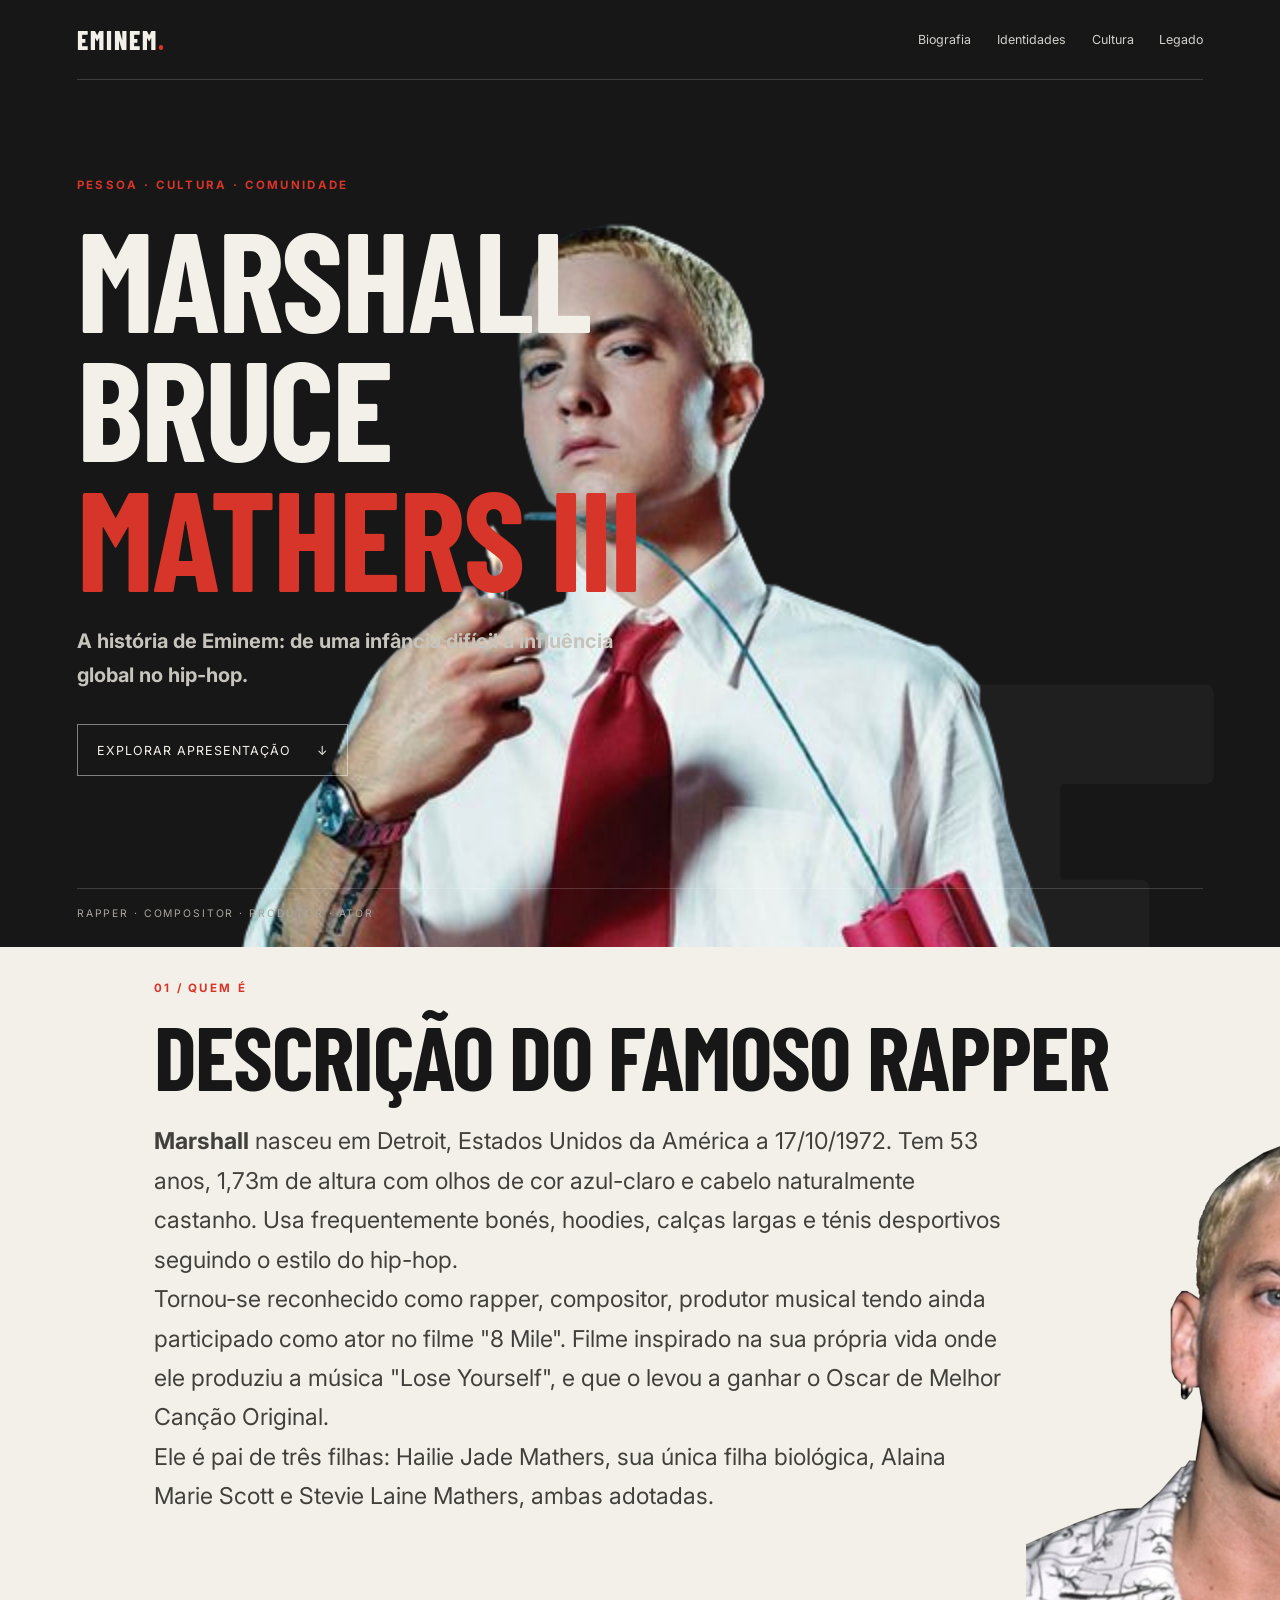
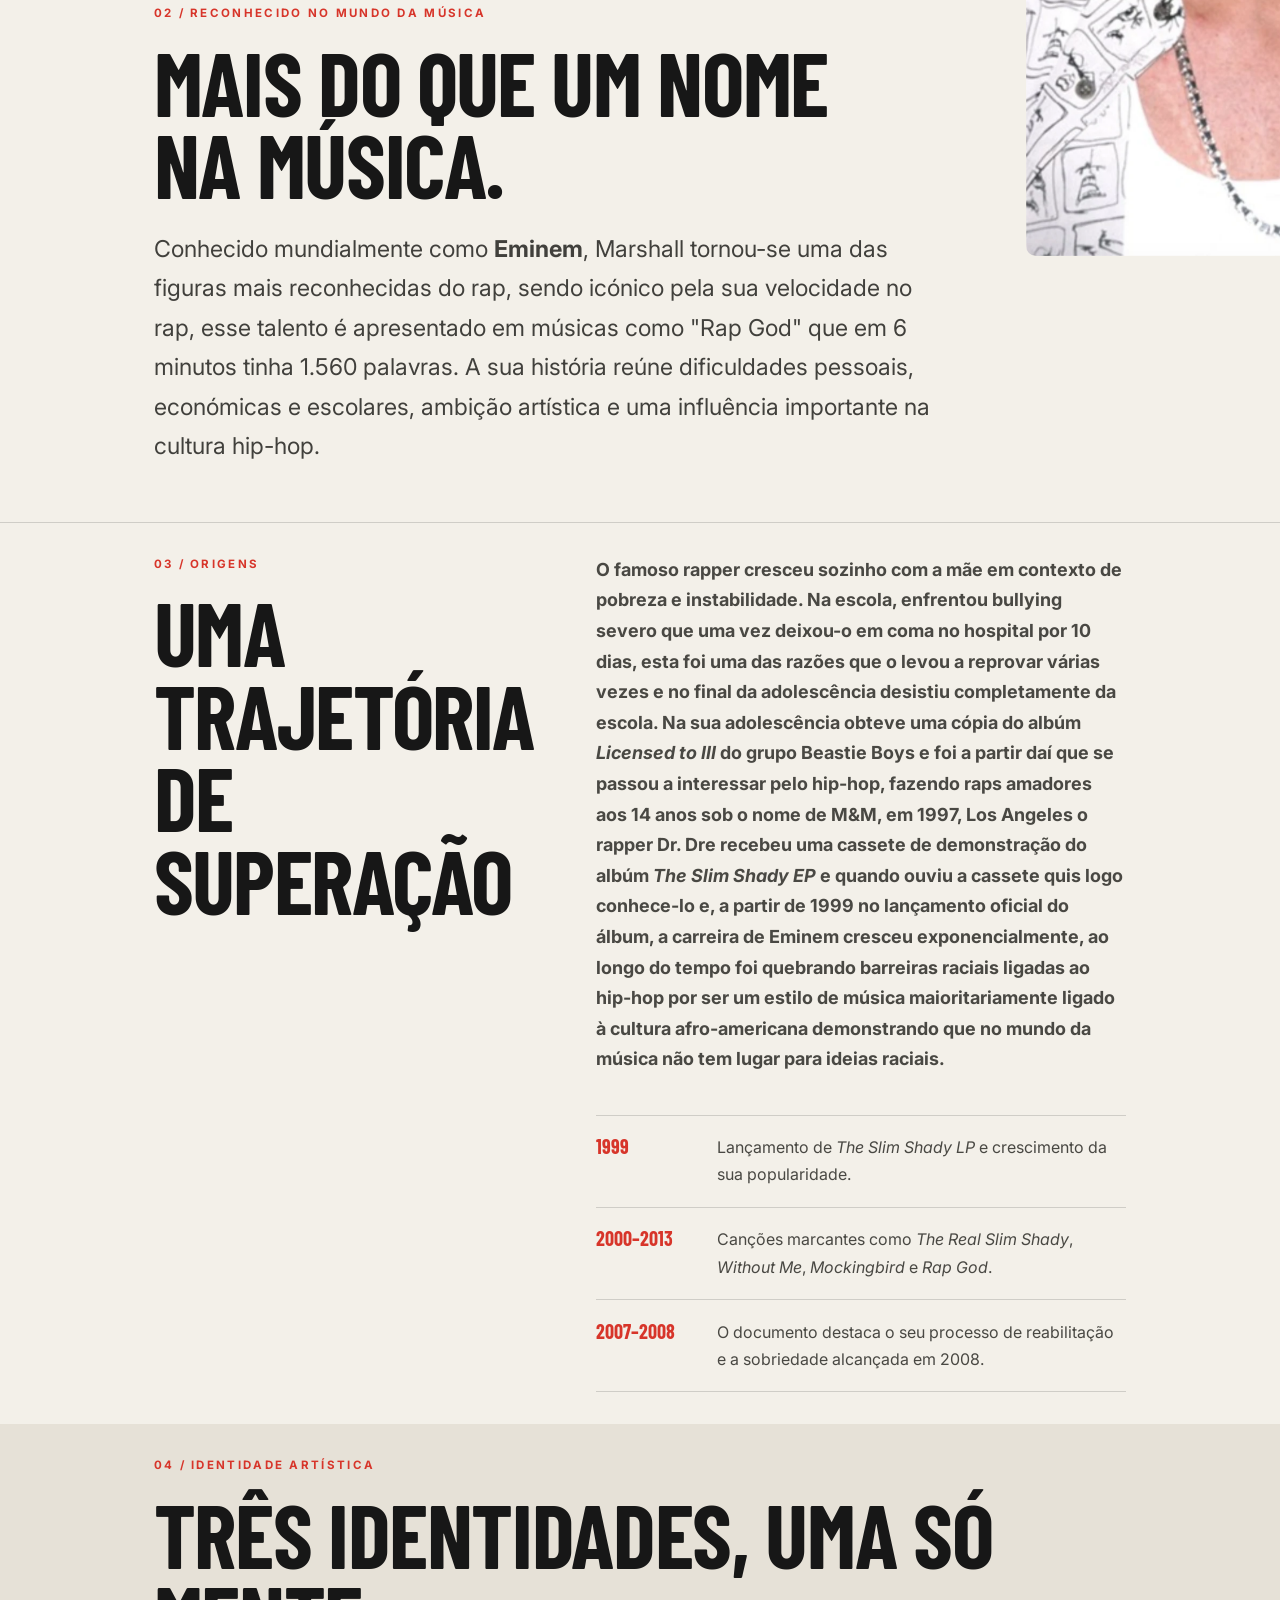
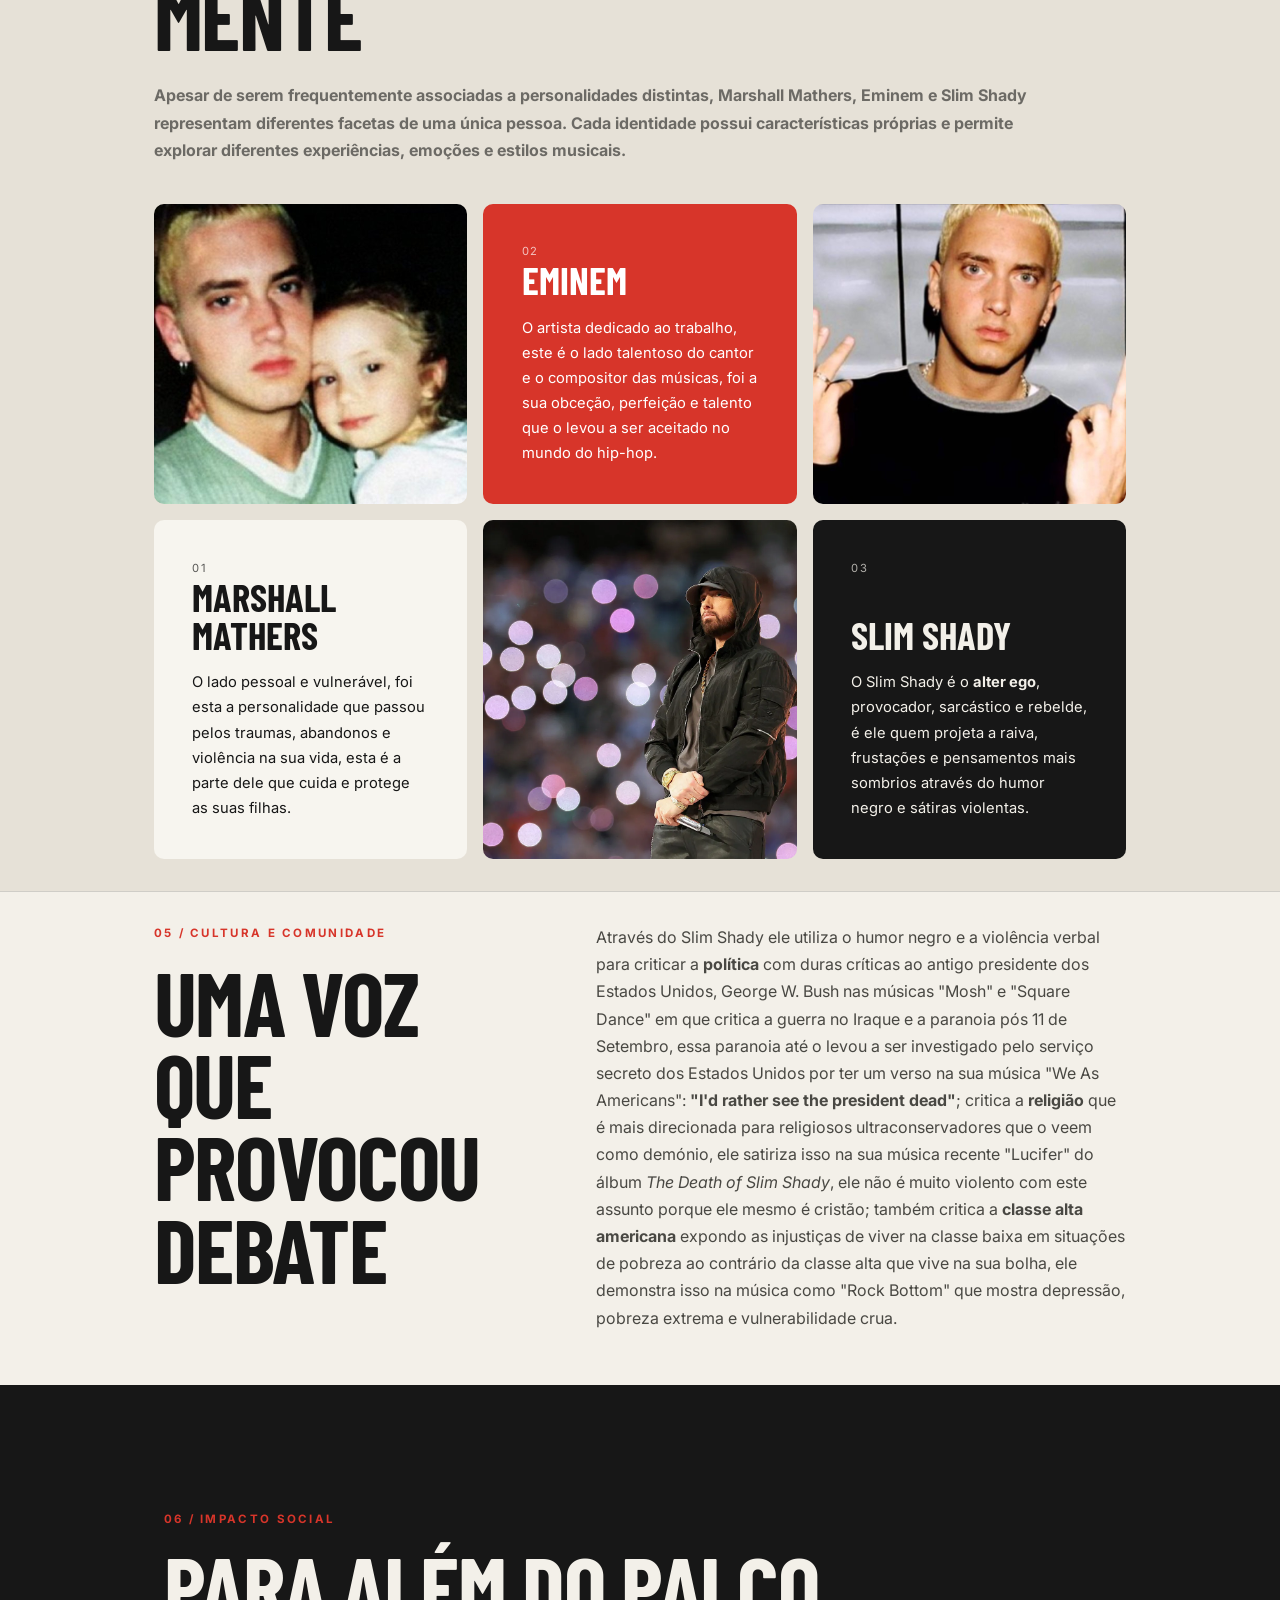
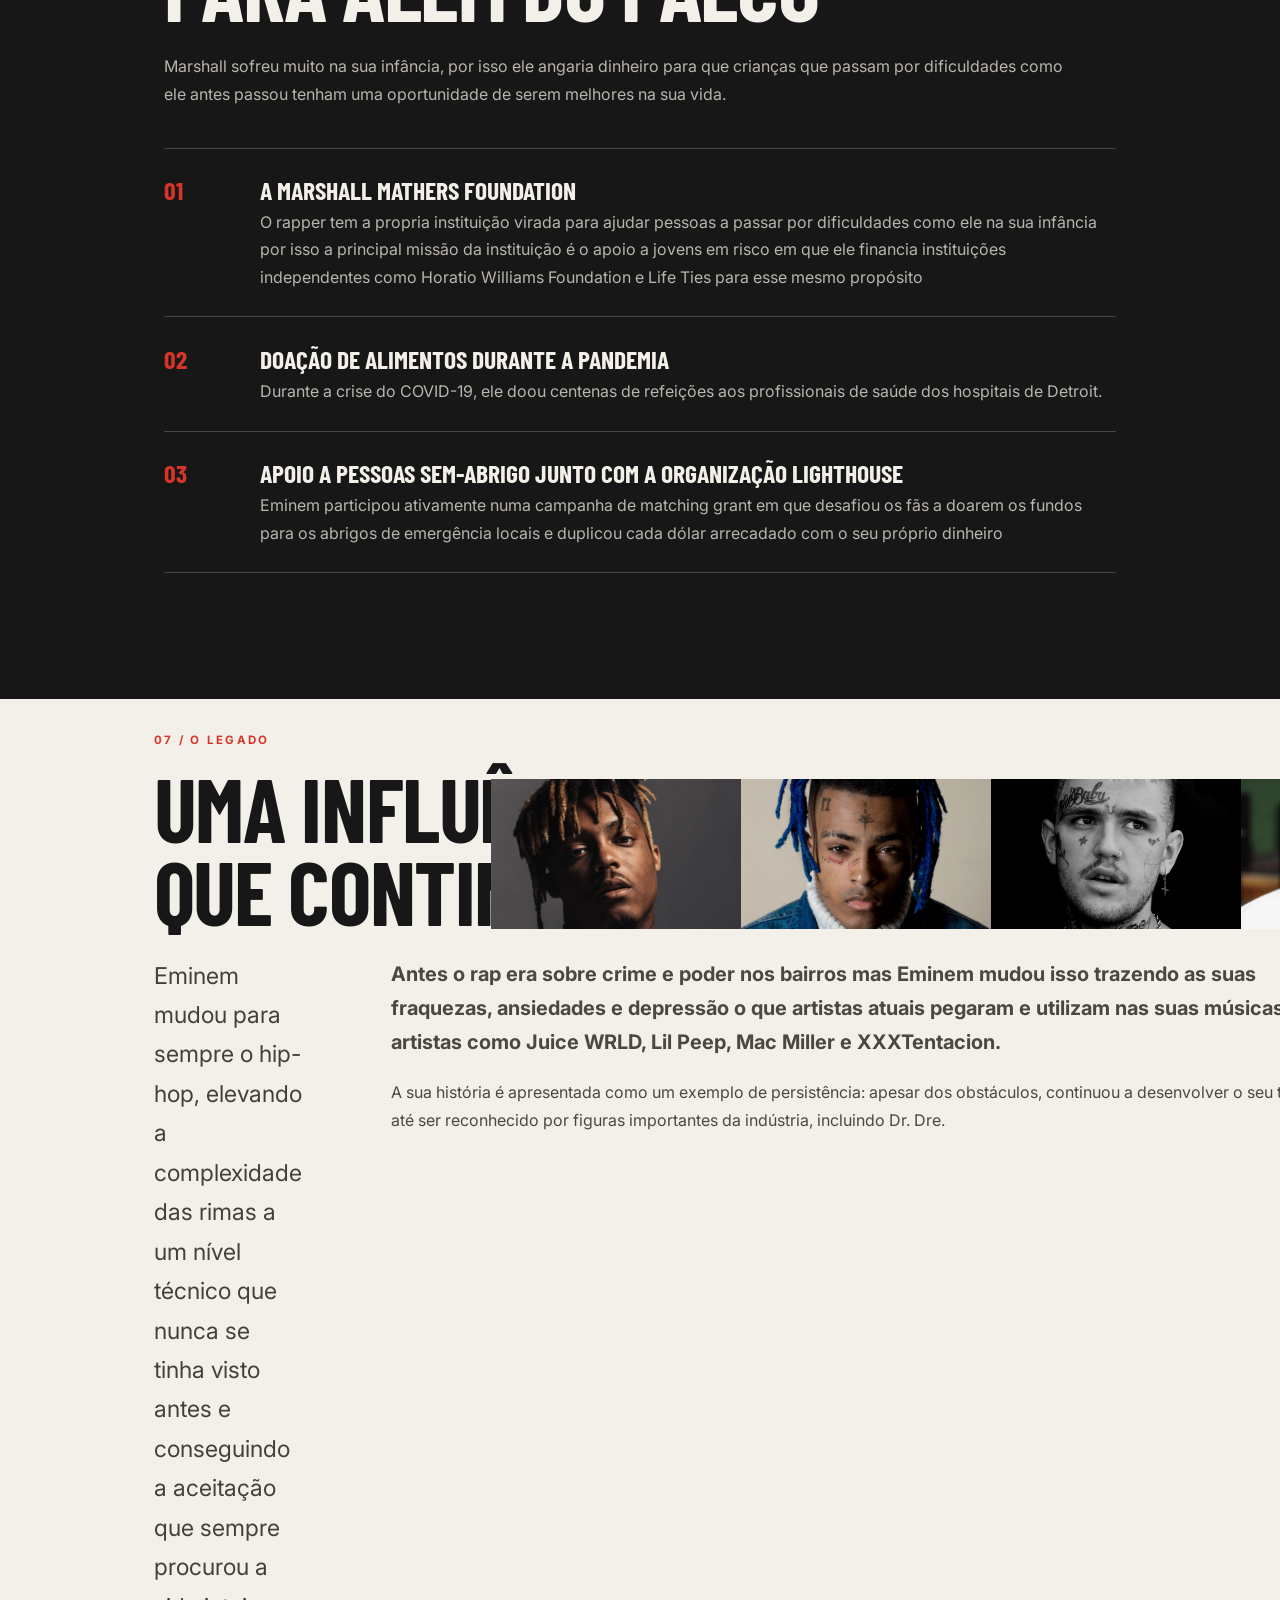
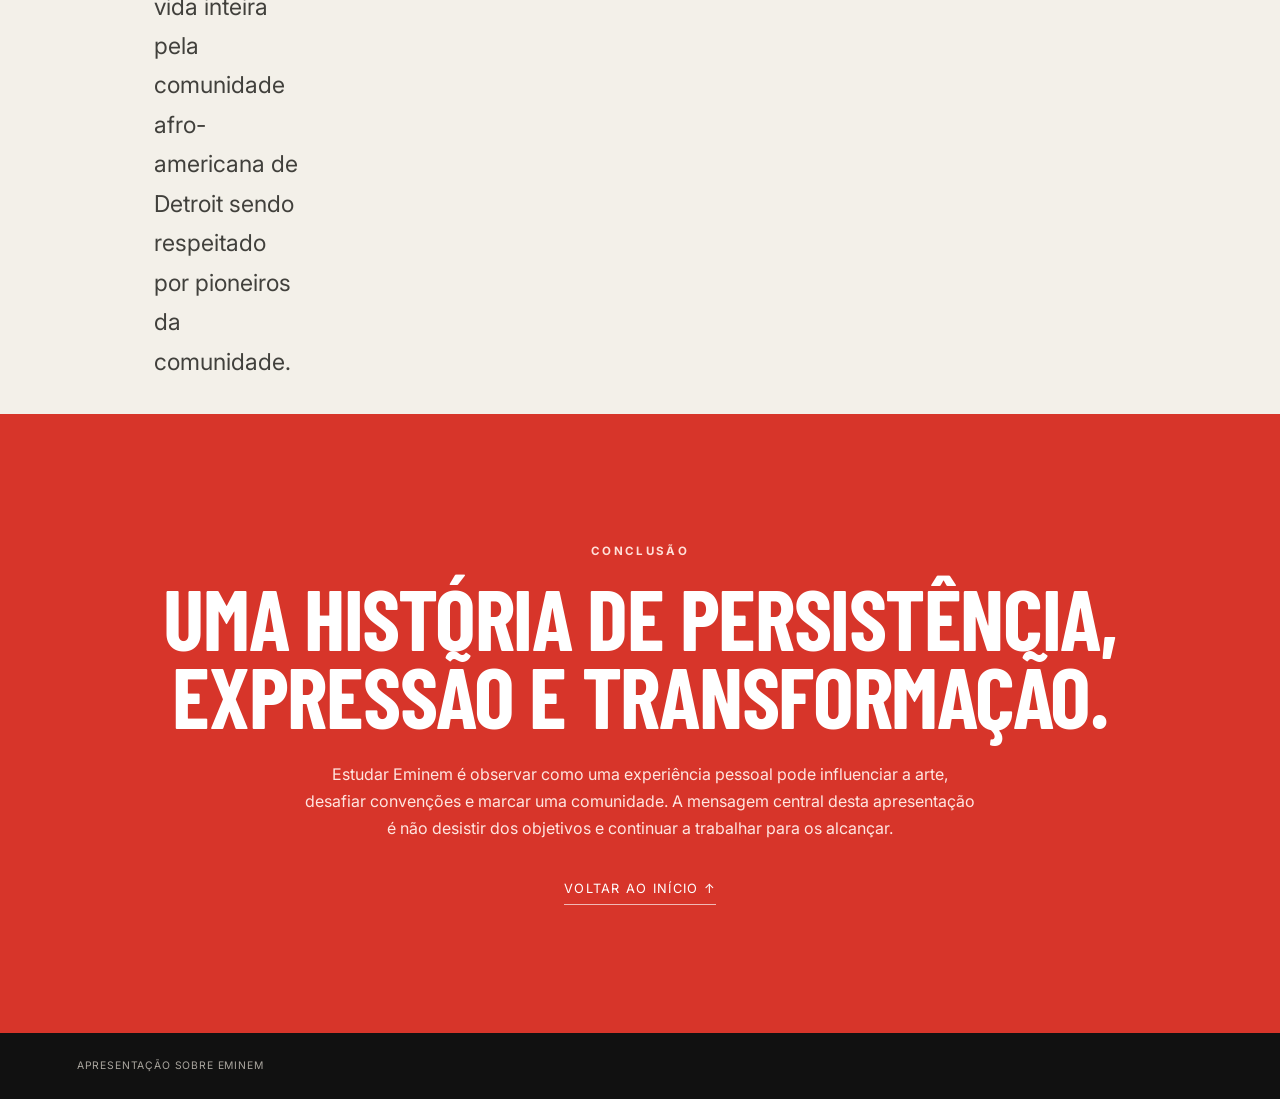
==== index.html @ f6ee18d3 "Update HTML V12" ====
<!doctype html>
<html lang="pt-PT">
<script src="behaviour.js"></script>
<head>
  <meta charset="utf-8">
  <meta name="viewport" content="width=device-width, initial-scale=1">
  <meta name="description" content="Resumo e apresentação sobre Marshall Bruce Mathers III, conhecido como Eminem: pessoa, cultura, comunidade e legado.">
  <title id="Test1">Eminem — Pessoa, Cultura e Comunidade</title>
  <link rel="stylesheet" href="style.css">
</head>
<body>
  <header class="hero" id="inicio" style="background-image: url(Images/EminemPhoto3.png); background-repeat: no-repeat; background-attachment: scroll; background-size: 1000px; background-position-x: center; background-position-y: 200px;">
    <nav class="nav" aria-label="Navegação principal">
      <a class="brand" href="#inicio">EMINEM<span>.</span></a>
      <div class="nav-links">
        <a href="#biografia">Biografia</a>
        <a href="#identidades">Identidades</a>
        <a href="#cultura">Cultura</a>
        <a href="#legado">Legado</a>
      </div>
    </nav>
    <div class="hero-content">
      <p class="eyebrow">PESSOA · CULTURA · COMUNIDADE</p>
      <h1>Marshall<br> Bruce<br><span>Mathers III</span></h1>
      <!--<div class="Photo1"> 
        <img src="Images/EminemPhoto1.png" alt="Eminem">
      </div>
      <div class="Photo2">
        <img src="Images/EminemPhoto3.png">
      </div>-->
      <p class="hero-subtitle"><b>A história de Eminem: de uma infância difícil à influência global no hip-hop.</b></p>
      <a class="button" href="#resumo">Explorar apresentação <span aria-hidden="true">↓</span></a>
    </div>
    <div class="hero-note">RAPPER · COMPOSITOR · PRODUTOR · ATOR</div>
  </header>

  <main id="resumo">

    <section class="who section">
      <p class="eyebrow">01 / QUEM É</p>
      <h2>Descrição do famoso rapper</h2>
      <div class="Photo3">
        <img src="Images/EminemPhoto2.png" alt="Young Eminem" style="border-radius: 10px;">
      </div>
      <p class="lead2"><strong>Marshall</strong> nasceu em Detroit, Estados Unidos da América a 17/10/1972. Tem 53 anos, 1,73m de altura com olhos de cor azul-claro e cabelo naturalmente castanho. Usa frequentemente bonés, hoodies, calças largas e ténis desportivos seguindo o estilo do hip-hop.<br> Tornou-se reconhecido como rapper, compositor, produtor musical tendo ainda participado como ator no filme "8 Mile". Filme inspirado na sua própria vida onde ele produziu a música "Lose Yourself", e que o levou a ganhar o Oscar de Melhor Canção Original.<br> Ele é pai de três filhas: Hailie Jade Mathers, sua única filha biológica, Alaina Marie Scott e Stevie Laine Mathers, ambas adotadas.<br></p>
    </section>

    <section class="influence section">
      <p class="eyebrow">02 / RECONHECIDO NO MUNDO DA MÚSICA</p>
      <h2>Mais do que um nome<br>na música.</h2>
      <p class="lead">Conhecido mundialmente como <strong>Eminem</strong>, Marshall tornou-se uma das figuras mais reconhecidas do rap, sendo icónico pela sua velocidade no rap, esse talento é apresentado em músicas como "Rap God" que em 6 minutos tinha 1.560 palavras. A sua história reúne dificuldades pessoais, económicas e escolares, ambição artística e uma influência importante na cultura hip-hop.</p>
    </section>

    <section class="section bio-grid" id="biografia">
      <div>
        <p class="eyebrow">03 / ORIGENS</p>
        <h2>Uma trajetória<br>de superação</h2>
      </div>
      <div class="copy">
        <p style="font-size: 18px;" class="paragraph"><b>O famoso rapper cresceu sozinho com a mãe em contexto de pobreza e instabilidade. Na escola, enfrentou bullying severo que uma vez deixou-o em coma no hospital por 10 dias, esta foi uma das razões que o levou a reprovar várias vezes e no final da adolescência desistiu completamente da escola. Na sua adolescência obteve uma cópia do albúm <i>Licensed to III</i> do grupo Beastie Boys e foi a partir daí que se passou a interessar pelo hip-hop, fazendo raps amadores aos 14 anos sob o nome de M&M, em 1997, Los Angeles o rapper Dr. Dre recebeu uma cassete de demonstração do albúm <i>The Slim Shady EP</i> e quando ouviu a cassete quis logo conhece-lo e, a partir de 1999 no lançamento oficial do álbum, a carreira de Eminem cresceu exponencialmente, ao longo do tempo foi quebrando barreiras raciais ligadas ao hip-hop por ser um estilo de música maioritariamente ligado à cultura afro-americana demonstrando que no mundo da música não tem lugar para ideias raciais.</b></p>
        <div class="timeline">
          <div><span>1999</span><p>Lançamento de <em>The Slim Shady LP</em> e crescimento da sua popularidade.</p></div>
          <div><span>2000–2013</span><p>Canções marcantes como <em>The Real Slim Shady</em>, <em>Without Me</em>, <em>Mockingbird</em> e <em>Rap God</em>.</p></div>
          <div><span>2007–2008</span><p>O documento destaca o seu processo de reabilitação e a sobriedade alcançada em 2008.</p></div>
        </div>
      </div>
    </section>

    <section class="identities section" id="identidades">
      <p class="eyebrow">04 / IDENTIDADE ARTÍSTICA</p>
      <h2>Três identidades, uma só mente</h2>
      <p class="section-intro"><b>Apesar de serem frequentemente associadas a personalidades distintas, Marshall Mathers, Eminem e Slim Shady representam diferentes facetas de uma única pessoa. Cada identidade possui características próprias e permite explorar diferentes experiências, emoções e estilos musicais.</b></p>
      <div class="cards">
        <article class="card card-empty1"></article>
        <article class="card card-red">
          <span class="card-number">02</span>
          <h3>Eminem</h3>
          <p>O artista dedicado ao trabalho, este é o lado talentoso do cantor e o compositor das músicas, foi a sua obceção, perfeição e talento que o levou a ser aceitado no mundo do hip-hop.</p>
        </article>
        <article class="card card-empty3"></article>
        <article class="card card-light">
          <span class="card-number">01</span>
          <h3>Marshall Mathers</h3>
          <p>O lado pessoal e vulnerável, foi esta a personalidade que passou pelos traumas, abandonos e violência na sua vida, esta é a parte dele que cuida e protege as suas filhas.</p>
        </article>
        <article class="card card-empty2"></article>
        <article class="card card-dark">
          <span class="card-number">03</span>
          <h3>Slim Shady</h3>
          <p>O Slim Shady é o <strong>alter ego</strong>, provocador, sarcástico e rebelde, é ele quem projeta a raiva, frustações e pensamentos mais sombrios através do humor negro e sátiras violentas.</p>
        </article>
      </div>
    </section>

    <section class="section bio-grid" id="cultura">
      <div>
        <p class="eyebrow">05 / CULTURA E COMUNIDADE</p>
        <h2>Uma voz que<br>provocou debate</h2>
      </div>
      <div class="copy">
        <p>Através do Slim Shady ele utiliza o humor negro e a violência verbal para criticar a <strong>política</strong> com duras críticas ao antigo presidente dos Estados Unidos, George W. Bush nas músicas "Mosh" e "Square Dance" em que critica a guerra no Iraque e a paranoia pós 11 de Setembro, essa paranoia até o levou a ser investigado pelo serviço secreto dos Estados Unidos por ter um verso na sua música "We As Americans": <strong>"I'd rather see the president dead"</strong>; critica a <strong>religião</strong> que é mais direcionada para religiosos ultraconservadores que o veem como demónio, ele satiriza isso na sua música recente "Lucifer" do álbum <i>The Death of Slim Shady</i>, ele não é muito violento com este assunto porque ele mesmo é cristão; também critica a <strong>classe alta americana</strong> expondo as injustiças de viver na classe baixa em situações de pobreza ao contrário da classe alta que vive na sua bolha, ele demonstra isso na música como "Rock Bottom" que mostra depressão, pobreza extrema e vulnerabilidade crua. </p>
      </div>
    </section>

    <section class="community" style="background-image: url(Images/Marshall\ Foundation.jpeg); background-repeat: no-repeat; background-attachment: scroll; background-position-y: 250px; background-position-x: 1350px; background-size: 500px;">
      <div class="community-inner">
        <p class="eyebrow">06 / IMPACTO SOCIAL</p>
        <h2>Para além do palco</h2>
        <p class="section-intro">Marshall sofreu muito na sua infância, por isso ele angaria dinheiro para que crianças que passam por dificuldades como ele antes passou tenham uma oportunidade de serem melhores na sua vida.</p>
        <div class="impact-list">
          <div><span class="impact-icon">01</span><div><h3>A Marshall Mathers Foundation</h3><p>O rapper tem a propria instituição virada para ajudar pessoas a passar por dificuldades como ele na sua infância por isso a principal missão da instituição é o apoio a jovens em risco em que ele financia instituições independentes como Horatio Williams Foundation e Life Ties para esse mesmo propósito</p></div></div>
          <div><span class="impact-icon">02</span><div><h3>Doação de alimentos durante a pandemia</h3><p>Durante a crise do COVID-19, ele doou centenas de refeições aos profissionais de saúde dos hospitais de Detroit.</p></div></div>
          <div><span class="impact-icon">03</span><div><h3>Apoio a pessoas sem-abrigo junto com a organização Lighthouse</h3><p>Eminem participou ativamente numa campanha de matching grant em que desafiou os fãs a doarem os fundos para os abrigos de emergência locais e duplicou cada dólar arrecadado com o seu próprio dinheiro</p></div></div>
        </div>
      </div>
    </section>

    <section class="section legacy" id="legado">
      <p class="eyebrow">07 / O LEGADO</p>
      <h2>Uma influência<br>que continua</h2>
      <div class="legacy-grid">
        <p class="lead">Eminem mudou para sempre o hip-hop, elevando a complexidade das rimas a um nível técnico que nunca se tinha visto antes e conseguindo a aceitação que sempre procurou a vida inteira pela comunidade afro-americana de Detroit sendo respeitado por pioneiros da comunidade.</p>
        <div class="copy">
          <p style="font-size: 20px;"><strong>Antes o rap era sobre crime e poder nos bairros mas Eminem mudou isso trazendo as suas fraquezas, ansiedades e depressão o que artistas atuais pegaram e utilizam nas suas músicas, artistas como Juice WRLD, Lil Peep, Mac Miller e XXXTentacion.</strong></p>
          <div class="Photo4">
            <img src="Images/Juice WRLD.webp"><img src="Images/XXXTentacion.jpg"><img src="Images/Lil Peep.jpg"><img src="Images/Mac Miller.jpg">
          </div>
          <p class="clear">A sua história é apresentada como um exemplo de persistência: apesar dos obstáculos, continuou a desenvolver o seu trabalho até ser reconhecido por figuras importantes da indústria, incluindo Dr. Dre.</p>
        </div>
      </div>
    </section>

    <section class="closing">
      <p class="eyebrow">CONCLUSÃO</p>
      <h2>Uma história de persistência,<br>expressão e transformação.</h2>
      <p>Estudar Eminem é observar como uma experiência pessoal pode influenciar a arte, desafiar convenções e marcar uma comunidade. A mensagem central desta apresentação é não desistir dos objetivos e continuar a trabalhar para os alcançar.</p>
      <a href="#inicio" class="back-top">Voltar ao início ↑</a>
    </section>
  </main>

  <footer>
    <span>APRESENTAÇÃO SOBRE EMINEM</span>
  </footer>
</body>
</html>
---- style.css ----
@import url('https://fonts.googleapis.com/css2?family=Barlow+Condensed:wght@500;600;700;800&family=Inter:wght@400;500;600;700&display=swap');

:root {
  --ink: #171717;
  --paper: #f3f0e9;
  --muted: #6c6a65;
  --red: #d7352a;
  --line: rgba(23, 23, 23, .16);
  --display: 'Barlow Condensed', Impact, sans-serif;
  --body: 'Inter', Arial, sans-serif;
}

* { box-sizing: border-box; }
html { scroll-behavior: smooth; }
body { margin: 0; background: var(--paper); color: var(--ink); font-family: var(--body); line-height: 1.7; }
a { color: inherit; text-decoration: none; }
.hero { min-height: 88vh; background: var(--ink); color: var(--paper); padding: 0 clamp(1.25rem, 6vw, 6.5rem); position: relative; overflow: hidden; display: flex; flex-direction: column; }
.hero::after { content: 'E'; position: absolute; right: 4vw; bottom: -18vw; font: 800 clamp(25rem, 55vw, 56rem)/.8 var(--display); color: rgba(255,255,255,.035); pointer-events: none; }
.nav { position: relative; z-index: 1; display: flex; justify-content: space-between; align-items: center; padding: 1.5rem 0; border-bottom: 1px solid rgba(255,255,255,.17); }
.brand { font: 800 1.6rem var(--display); letter-spacing: .08em; }
.brand span { color: var(--red); }
.nav-links { display: flex; gap: clamp(.8rem, 2vw, 2rem); font-size: .78rem; color: #d2d0cb; }
.nav-links a:hover, .back-top:hover { color: var(--red); }
.hero-content { position: relative; z-index: 1; max-width: 850px; margin: auto 0; padding: 6rem 0 7rem; }
.eyebrow { font-size: .72rem; font-weight: 700; letter-spacing: .2em; color: var(--red); margin: 0 0 1rem; }
h1, h2, h3, p { margin-top: 0; }
h1, h2 { font-family: var(--display); text-transform: uppercase; line-height: .92; letter-spacing: -.015em; }
h1 { font-size: clamp(4.5rem, 11vw, 10rem); margin-bottom: 1.5rem; }
h1 span { color: var(--red); }
.hero-subtitle { max-width: 540px; font-size: clamp(1rem, 2vw, 1.25rem); color: #c7c4bd; margin-bottom: 2rem; }
.button { display: inline-flex; gap: 1.6rem; align-items: center; padding: .9rem 1.2rem; border: 1px solid rgba(255,255,255,.45); font-size: .78rem; text-transform: uppercase; letter-spacing: .08em; transition: .2s ease; }
.button:hover { background: var(--red); border-color: var(--red); }
.hero-note { position: relative; z-index: 1; padding: 1rem 0 1.5rem; border-top: 1px solid rgba(255,255,255,.17); color: #aaa69f; font-size: .65rem; letter-spacing: .18em; }
.section { padding: clamp(1rem, 4vw, 2rem) clamp(1.25rem, 12vw, 12rem); }
.intro { max-width: 1150px; }
h2 { font-size: clamp(3.2rem, 7vw, 6.3rem); margin-bottom: 1.6rem; }
.lead { max-width: 800px; font-size: clamp(1.1rem, 2vw, 1.45rem); line-height: 1.7; color: #41403c; }
.bio-grid { display: grid; grid-template-columns: minmax(220px, .8fr) minmax(0, 1.2fr); gap: clamp(2rem, 7vw, 7rem); border-top: 1px solid var(--line); }
.copy { max-width: none; color: #494843; }
.copy p { margin-bottom: 1.3rem; }
.timeline { margin-top: 2.5rem; border-top: 1px solid var(--line); }
.timeline > div { display: grid; grid-template-columns: 105px 1fr; gap: 1rem; padding: 1.15rem 0; border-bottom: 1px solid var(--line); }
.timeline span { font: 700 1.25rem var(--display); color: var(--red); }
.timeline p { margin: 0; }
.identities { background: #e6e1d7; }
.section-intro { max-width: 900px; color: var(--muted); margin-bottom: 2.5rem; }
.cards { display: grid; grid-template-columns: repeat(3, 2fr); gap: 1rem; isolation: isolate; }
.card { min-height: 280px; padding: clamp(1.5rem, 3vw, 2.5rem); display: flex; flex-direction: column; border-radius: 10px; }
.card-number { font-size: .7rem; letter-spacing: .15em; opacity: .7; }
.card h3 { font: 700 clamp(1.8rem, 3vw, 2.5rem)/1 var(--display); text-transform: uppercase; margin: auto 0 1rem; }
.card p { margin: 0; font-size: .92rem; }
.card-light { background: #f7f5ef; position: relative; z-index: 2;}
.card-red { background: var(--red); color: white; z-index: 2;}
.card-dark { background: var(--ink); color: var(--paper); z-index: 2;}
.card-empty1 { background-image: url(Images/Marshall_with_Hailie.jpg); background-size: cover; background-position: center; border-radius: 10px;}
.card-empty2 { background-image: url(Images/Eminem.webp); background-size: cover; background-position: center; border-radius: 10px; background-repeat: no-repeat;}
.card-empty3 { background-image: url(Images/Slim_Shady.jpeg); background-size: cover; background-position: center; border-radius: 10px;}
.card_empty_p { display: flex ; align-items: center; font-size: 24px; min-height: 200px; min-width: 400px;}
/*.card-empty:nth-child(3) { position: relative; }
.card-empty:nth-child(3)::before { content: ""; position: absolute; width: 2px; height: 3rem; background: var(--ink); top: -3rem; left: 50%; }
.card-empty:nth-child(5) { position: relative; }
.card-empty:nth-child(5)::before { content: ""; position: absolute; height: 2px; width: 200%; background: var(--ink); top: 0; left: -50%; }*/
.quote { border-left: 3px solid var(--red); padding: 1rem 0 1rem 1.5rem; margin-top: 2.5rem; }
.quote-mark { color: var(--red); font: 700 4rem/.8 var(--display); }
.quote p { font: 600 clamp(1.4rem, 2.7vw, 2rem)/1.25 var(--display); color: var(--ink); margin: .8rem 0 0; }
.community { background: var(--ink); color: var(--paper); padding: clamp(4rem, 9vw, 8rem) clamp(1.25rem, 12vw, 12rem); }
.community-inner { max-width: 1100px; margin: 10px; }
.community .section-intro { color: #b9b5ad; }
.impact-list { border-top: 1px solid #454440; }
.impact-list > div { display: grid; grid-template-columns: 80px 1fr; gap: 1rem; padding: 1.6rem 0; border-bottom: 1px solid #454440; }
.impact-icon { font: 700 1.6rem var(--display); color: var(--red); }
.impact-list h3 { font: 700 1.6rem var(--display); text-transform: uppercase; margin-bottom: .25rem; }
.impact-list p { color: #b9b5ad; margin: 0; }
.small-note { color: #8e8b84; font-size: .75rem; margin-top: 1.5rem; }
.legacy-grid { display: grid; grid-template-columns: 1fr 1fr; gap: clamp(2rem, 7vw, 7rem); }
.legacy-grid .lead { margin: 0; }
.closing { text-align: center; background: var(--red); color: white; padding: clamp(4rem, 10vw, 9rem) 1.25rem; }
.closing .eyebrow { color: #ffe0d9; }
.closing h2 { font-size: clamp(2.8rem, 6.7vw, 6rem); }
.closing > p:not(.eyebrow) { max-width: 680px; margin: 0 auto 2rem; color: #ffe5e0; }
.back-top { display: inline-block; border-bottom: 1px solid rgba(255,255,255,.65); padding-bottom: .25rem; font-size: .8rem; text-transform: uppercase; letter-spacing: .1em; }
.influencia { max-width: 1000px; }
.who { max-width: 1600px; }
.lead2 { max-width: 1600px; font-size: clamp(1.1rem, 2vw, 1.45rem); line-height: 1.7; color: #41403c;}
.leadMarshall { font-size: 23px; line-height: 1.7; }
/* This is the outline for the Marshall part in the beggining, I think it looks good */
.shadow1 { text-shadow:
    -2px -2px 0 #2b2929,  
     2px -2px 0 #2b2929,
    -2px  2px 0 #2b2929,
     2px  2px 0 #2b2929,
    -2px  0px 0 #2b2929,
     2px  0px 0 #2b2929,
     0px -2px 0 #2b2929,
     0px  2px 0 #2b2929; }
/* This part was the outline for the Eminem part, I did not think it looked good so I commented it out */
/*.shadow2 { text-shadow:
    -2px -2px 0 #5f1919,  
     2px -2px 0 #5f1919,
    -2px  2px 0 #5f1919,
     2px  2px 0 #5f1919,
    -2px  0px 0 #5f1919,
     2px  0px 0 #5f1919,
     0px -2px 0 #5f1919,
     0px  2px 0 #5f1919; }*/
/* Supposed to be the outline for the Slim Shady part but it did not end up looking good so I commented it in case anyone wanted to change it */
/*.shadow3 { text-shadow:
    -2px -2px 0 #5c5c5c65,  
     2px -2px 0 #5c5c5c65,
    -2px  2px 0 #5c5c5c65,
     2px  2px 0 #5c5c5c65,
    -2px  0px 0 #5c5c5c65,
     2px  0px 0 #5c5c5c65,
     0px -2px 0 #5c5c5c65,
     0px  2px 0 #5c5c5c65; }*/
.Eminem { color: rgb(211, 19, 19); }
.Slim { color: rgb(0, 0, 0); }
.Marshall { color: var(--paper); }
.paragraph { max-width: 1600px; }
.Explanation { max-width: 1500px; color: rgb(30, 30, 30); font-size: 20px; }
/* .box { 
  background-color: rgba(179, 179, 179, 0.863);
  padding: 10px;
  margin: 10px auto;
  min-height: 100px;
  text-align: center;
  max-width: 1500px;
  border-radius: 10px;
} */
/* This was the outline for the Explanation part but I changed it to black so it was not needed anymore */
/*.shadowbox { text-shadow:
    -2px -2px 0 var(--ink),  
     2px -2px 0 var(--ink),
    -2px  2px 0 var(--ink),
     2px  2px 0 var(--ink),
    -2px  0px 0 var(--ink),
     2px  0px 0 var(--ink),
     0px -2px 0 var(--ink),
     0px  2px 0 var(--ink); }*/

.Photo1 { float: right; width: 350px; height: auto; margin: -550px -450px 20px 25px; }
.Photo1 img { width: 550px; height: auto; }
.Photo1 h1 { white-space: nowrap; }

.Photo2 { float: right; width: 350px; height: auto; margin: -550px -450px 20px 25px; white-space: nowrap; }
.Photo2 img { width: 550px; height: auto; }

.Photo3 { float: right; width: 350px; height: auto; margin: 0 -250px 20px 25px; }
.Photo3 img { width: 550px; height: auto; flex-shrink: 0; }
.Photo3 h2 { white-space: nowrap; }

.Photo4 { float: right; width: 350px; height: auto; margin: -300px 500px 0px 100px; white-space: nowrap; }
.Photo4 img { width: 250px; height: 150px; object-fit: cover;}
.clear { clear: both; }

footer { display: flex; justify-content: space-between; gap: 1rem; padding: 1.5rem clamp(1.25rem, 6vw, 6.5rem); background: #111; color: #aaa69f; font-size: .65rem; letter-spacing: .08em; }

@media (max-width: 760px) {
  .nav { align-items: flex-start; gap: 1rem; }
  .nav-links { justify-content: flex-end; flex-wrap: wrap; max-width: 60%; gap: .45rem 1rem; }
  .hero { min-height: 78vh; }
  .hero-content { padding: 5rem 0; }
  .bio-grid, .legacy-grid { grid-template-columns: 1fr; gap: 1.5rem; }
  .cards { grid-template-columns: 1fr; }
  .card { min-height: 220px; }
  .timeline > div { grid-template-columns: 85px 1fr; }
  footer { flex-direction: column; }
}
@media (prefers-reduced-motion: reduce) {
  html { scroll-behavior: auto; }
  *, *::before, *::after { transition: none !important; }
}
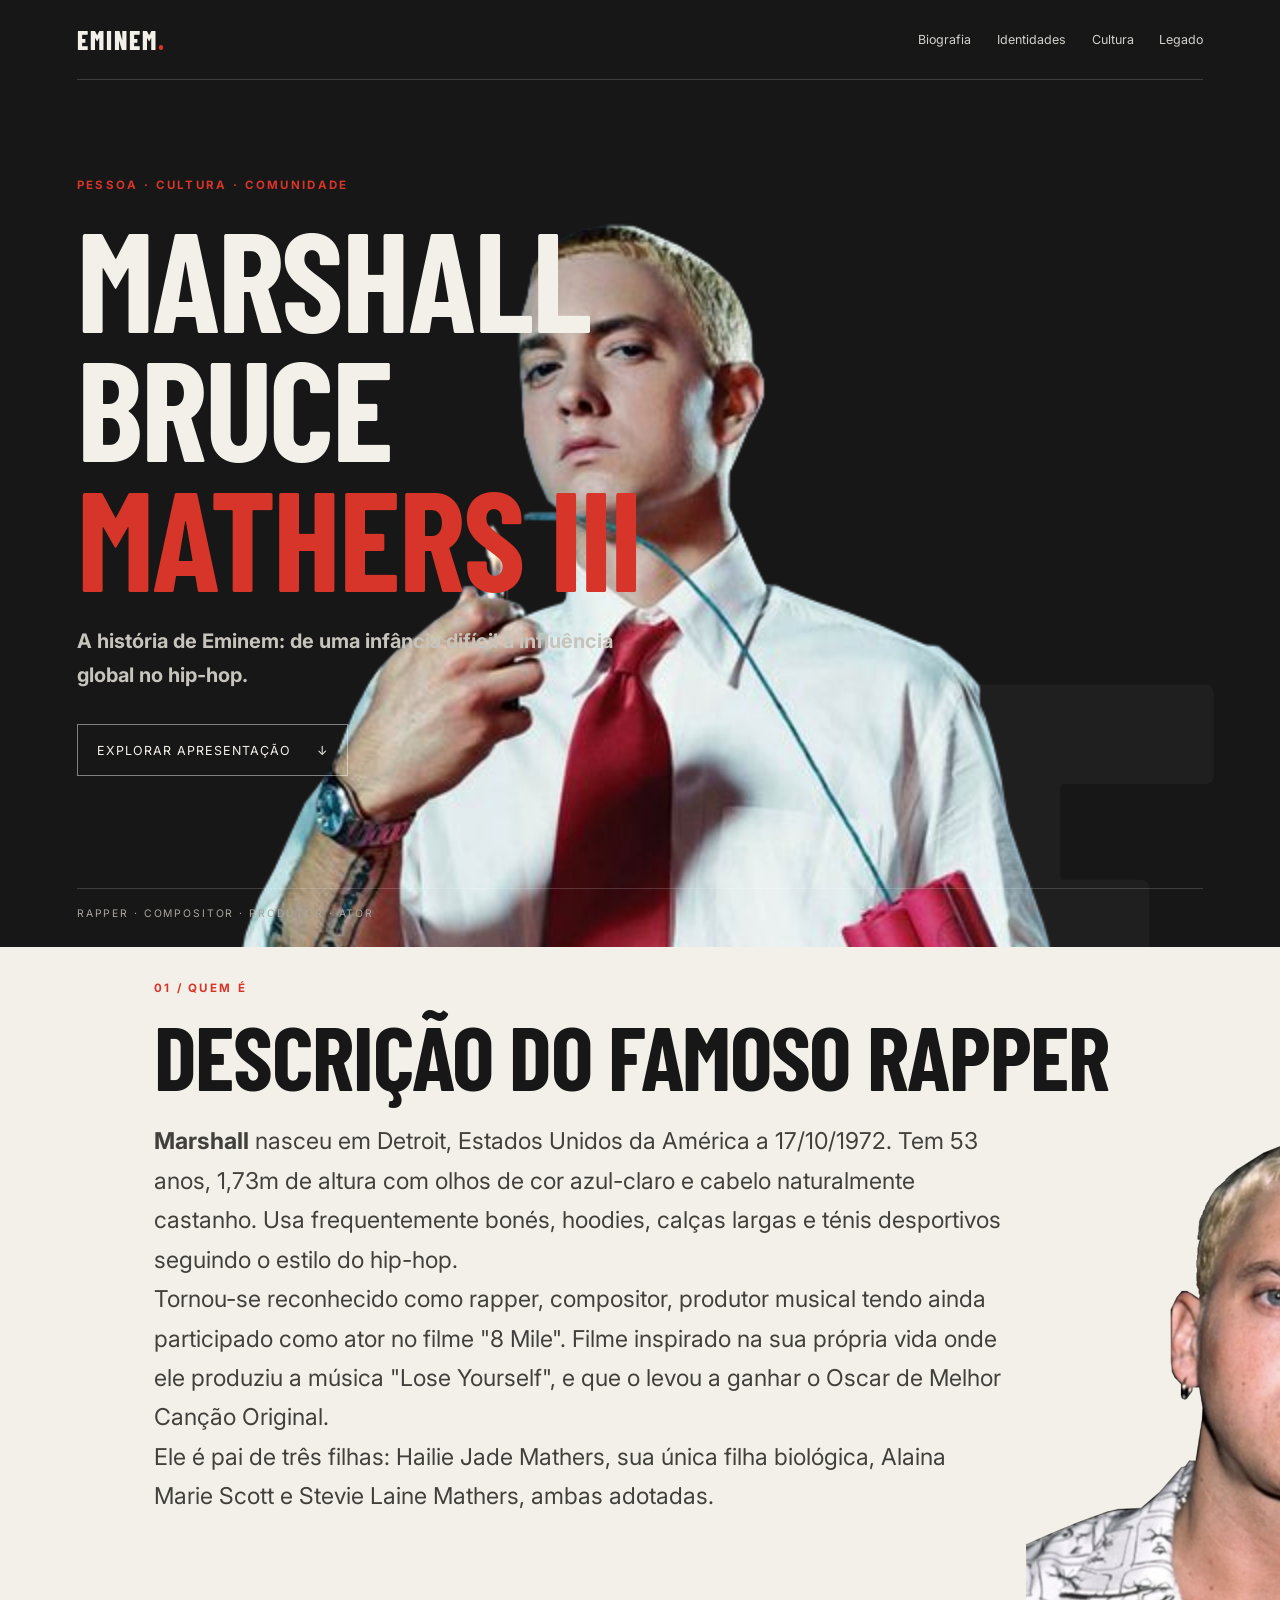
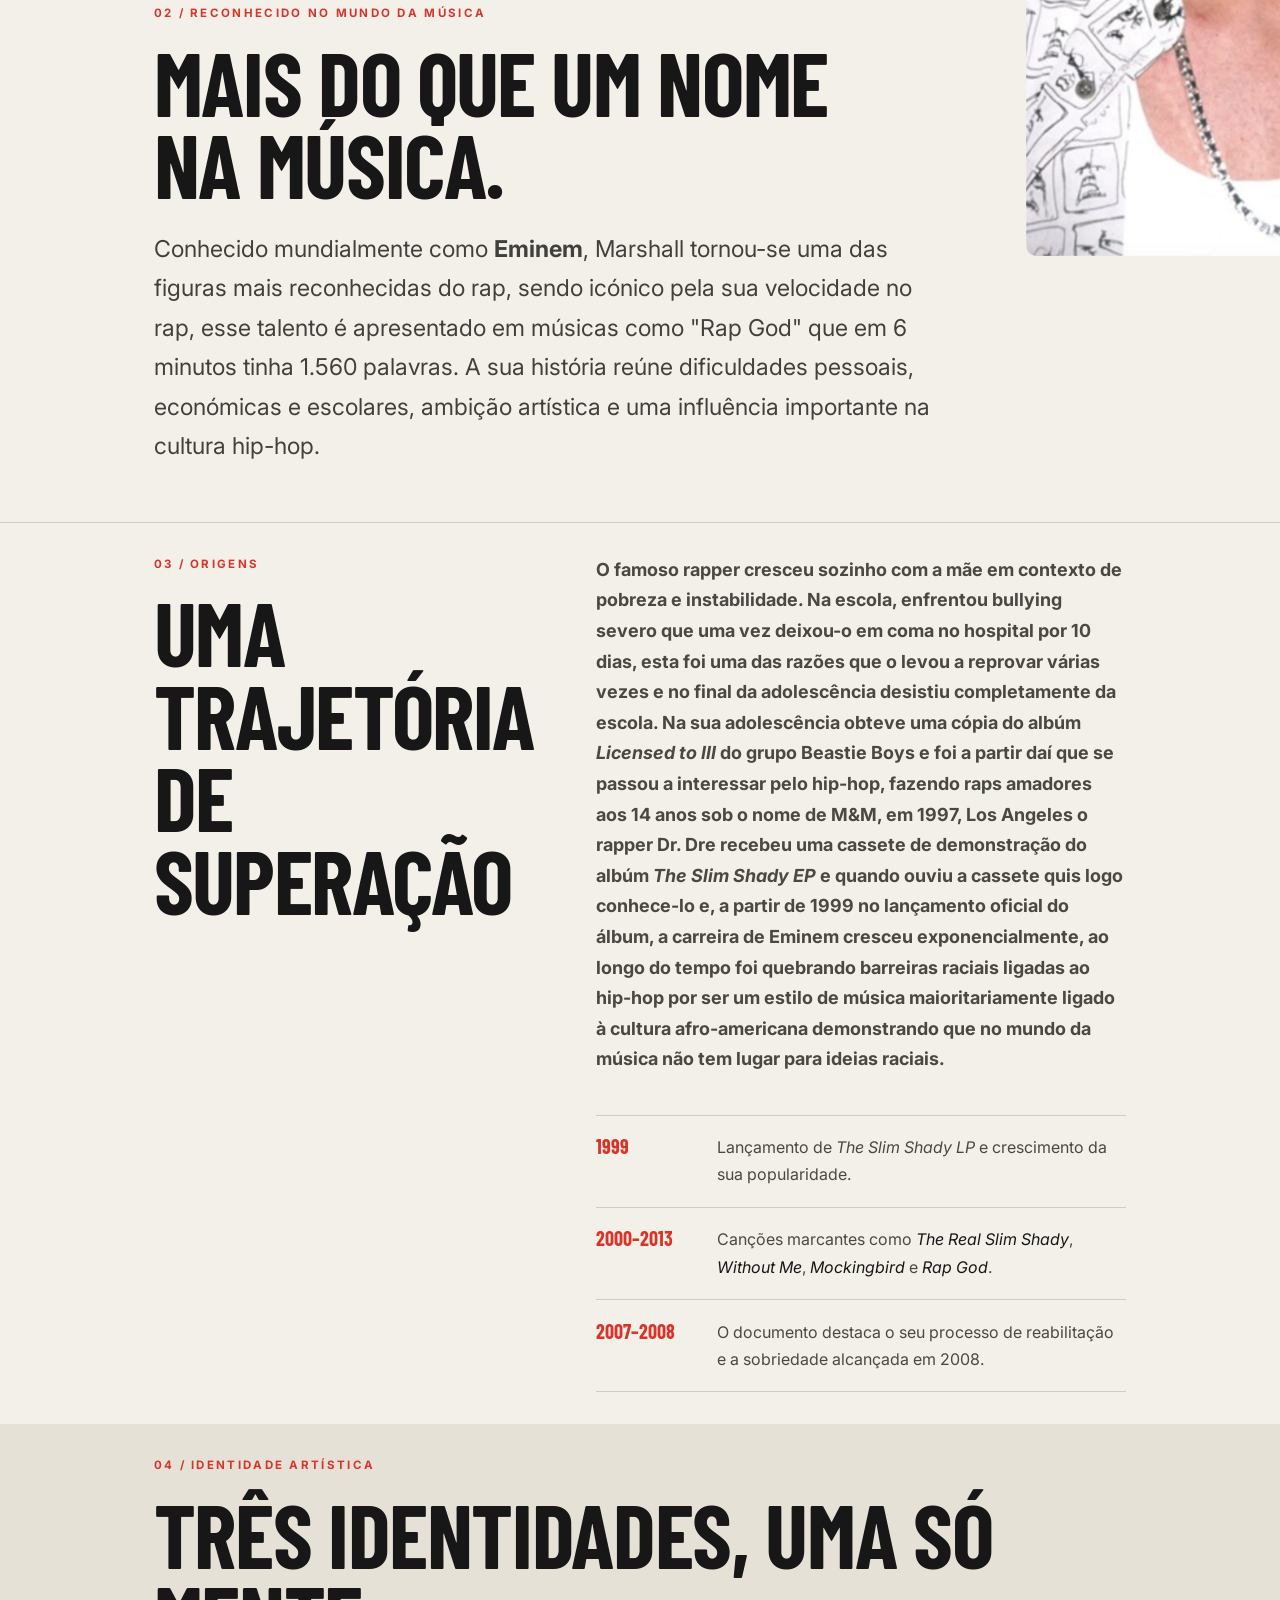
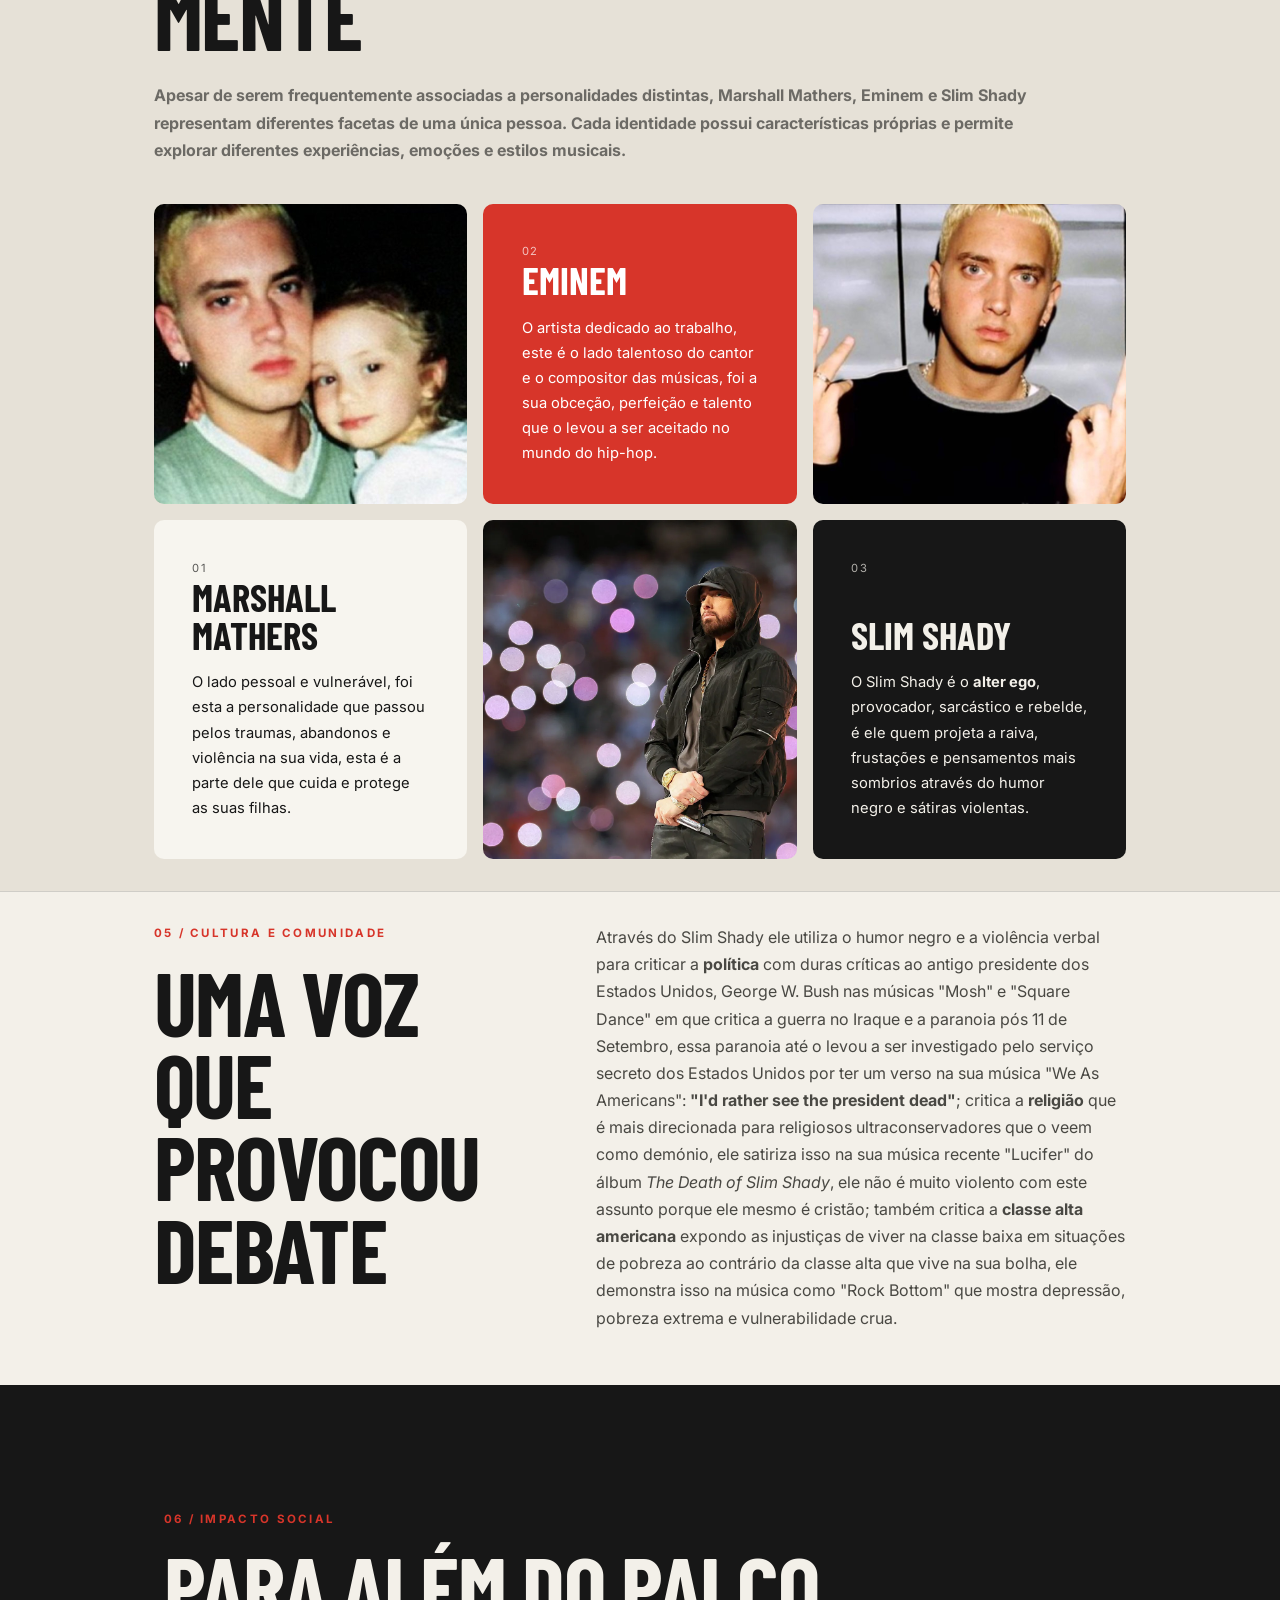
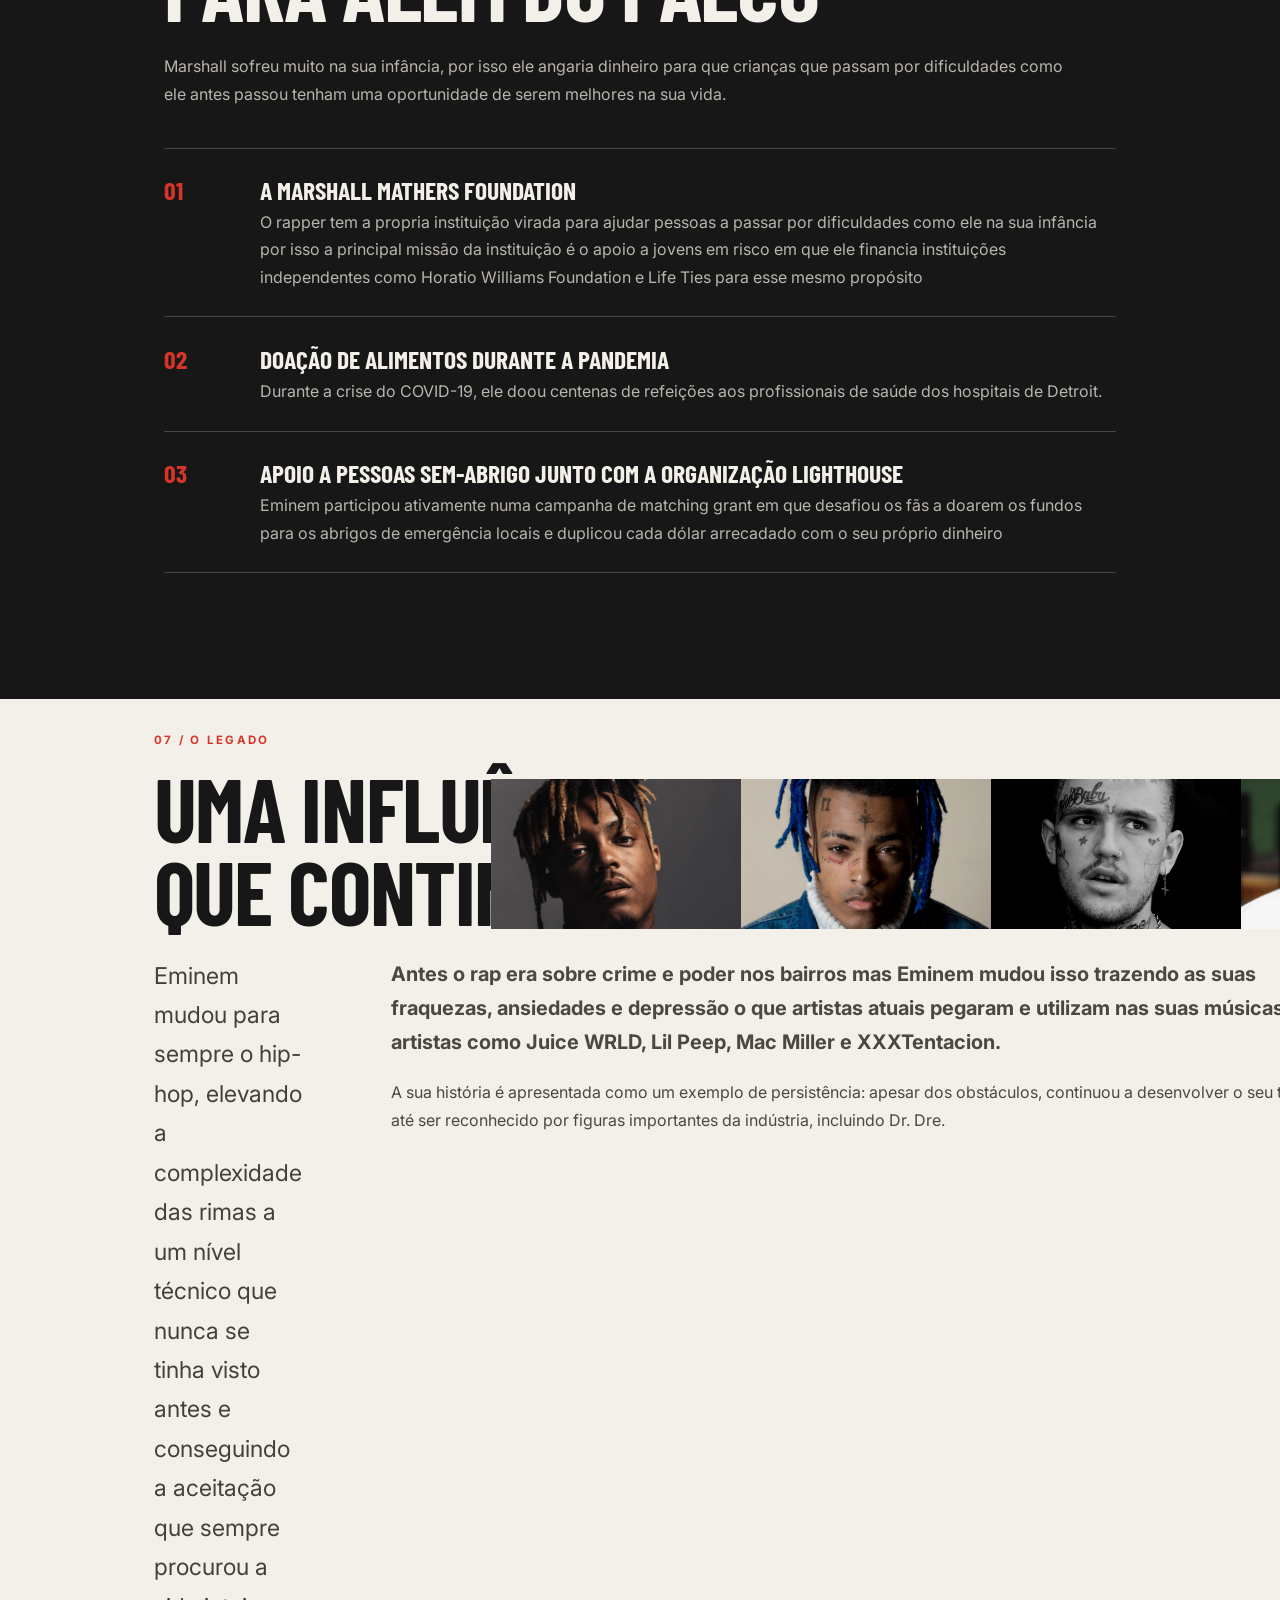
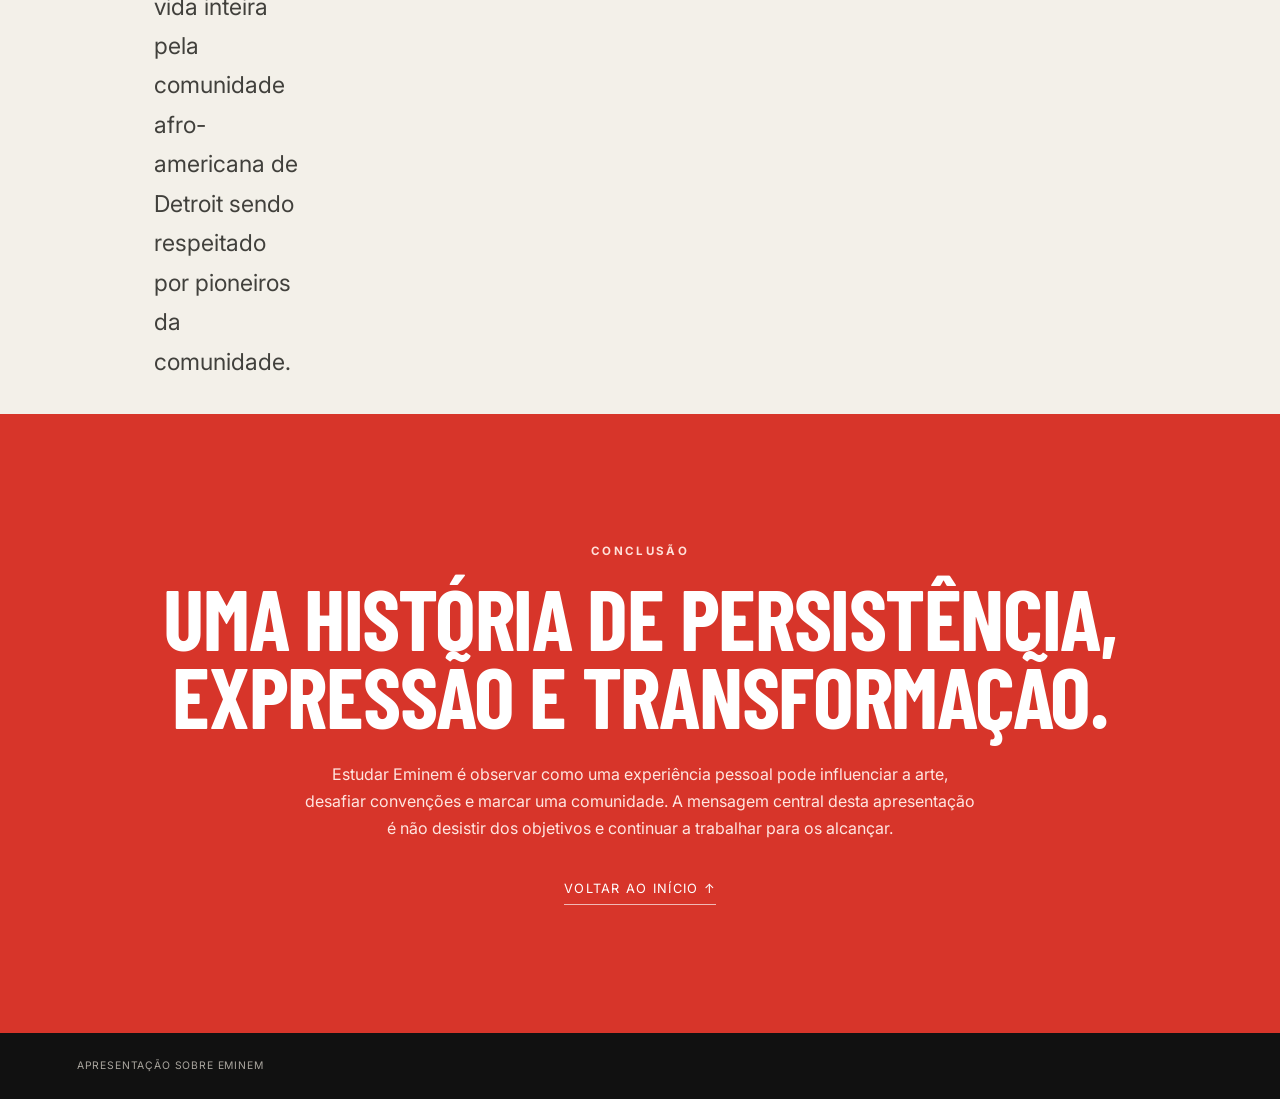
==== commit 53562467: "Update Sound Test V2" ====
--- a/index.html
+++ b/index.html
@@ -1,14 +1,44 @@
 <!doctype html>
 <html lang="pt-PT">
-<script src="behaviour.js"></script>
 <head>
   <meta charset="utf-8">
   <meta name="viewport" content="width=device-width, initial-scale=1">
   <meta name="description" content="Resumo e apresentação sobre Marshall Bruce Mathers III, conhecido como Eminem: pessoa, cultura, comunidade e legado.">
   <title id="Test1">Eminem — Pessoa, Cultura e Comunidade</title>
   <link rel="stylesheet" href="style.css">
+  <script src="behaviour.js" defer></script>
 </head>
 <body>
+  <audio id="LoseYourselfMusic">
+    <source src="Musics/LY.mp3" type="audio/mpeg" />
+  </audio>
+  <audio id="LuciferMusic">
+    <source src="Musics/Lucifer.mp3" type="audio/mpeg" />
+  </audio>
+  <audio id="MockingbirdMusic">
+    <source src="Musics/Mockingbird.mp3" type="audio/mpeg" />
+  </audio>
+  <audio id="MoshMusic">
+    <source src="Musics/Mosh.mp3" type="audio/mpeg" />
+  </audio>
+  <audio id="RockBottomMusic">
+    <source src="Musics/RB.mp3" type="audio/mpeg" />
+  </audio>
+  <audio id="RapGodMusic">
+    <source src="Musics/RG.mp3" type="audio/mpeg" />
+  </audio>
+  <audio id="SquareDanceMusic">
+    <source src="Musics/SD.mp3" type="audio/mpeg" />
+  </audio>
+  <audio id="TheRealSlimShadyMusic">
+    <source src="Musics/TRSS.mp3" type="audio/mpeg" />
+  </audio>
+  <audio id="WeAsAmericansMusic">
+    <source src="Musics/WAA.mp3" type="audio/mpeg" />
+  </audio>
+  <audio id="WithoutMeMusic">
+    <source src="Musics/WM.mp3" type="audio/mpeg" />
+  </audio>
   <header class="hero" id="inicio" style="background-image: url(Images/EminemPhoto3.png); background-repeat: no-repeat; background-attachment: scroll; background-size: 1000px; background-position-x: center; background-position-y: 200px;">
     <nav class="nav" aria-label="Navegação principal">
       <a class="brand" href="#inicio">EMINEM<span>.</span></a>
@@ -42,13 +72,13 @@
       <div class="Photo3">
         <img src="Images/EminemPhoto2.png" alt="Young Eminem" style="border-radius: 10px;">
       </div>
-      <p class="lead2"><strong>Marshall</strong> nasceu em Detroit, Estados Unidos da América a 17/10/1972. Tem 53 anos, 1,73m de altura com olhos de cor azul-claro e cabelo naturalmente castanho. Usa frequentemente bonés, hoodies, calças largas e ténis desportivos seguindo o estilo do hip-hop.<br> Tornou-se reconhecido como rapper, compositor, produtor musical tendo ainda participado como ator no filme "8 Mile". Filme inspirado na sua própria vida onde ele produziu a música "Lose Yourself", e que o levou a ganhar o Oscar de Melhor Canção Original.<br> Ele é pai de três filhas: Hailie Jade Mathers, sua única filha biológica, Alaina Marie Scott e Stevie Laine Mathers, ambas adotadas.<br></p>
+      <p class="lead2"><strong>Marshall</strong> nasceu em Detroit, Estados Unidos da América a 17/10/1972. Tem 53 anos, 1,73m de altura com olhos de cor azul-claro e cabelo naturalmente castanho. Usa frequentemente bonés, hoodies, calças largas e ténis desportivos seguindo o estilo do hip-hop.<br> Tornou-se reconhecido como rapper, compositor, produtor musical tendo ainda participado como ator no filme "8 Mile". Filme inspirado na sua própria vida onde ele produziu a música <span id="LoseYourself">"Lose Yourself"</span>, e que o levou a ganhar o Oscar de Melhor Canção Original.<br> Ele é pai de três filhas: Hailie Jade Mathers, sua única filha biológica, Alaina Marie Scott e Stevie Laine Mathers, ambas adotadas.<br></p>
     </section>
 
     <section class="influence section">
       <p class="eyebrow">02 / RECONHECIDO NO MUNDO DA MÚSICA</p>
       <h2>Mais do que um nome<br>na música.</h2>
-      <p class="lead">Conhecido mundialmente como <strong>Eminem</strong>, Marshall tornou-se uma das figuras mais reconhecidas do rap, sendo icónico pela sua velocidade no rap, esse talento é apresentado em músicas como "Rap God" que em 6 minutos tinha 1.560 palavras. A sua história reúne dificuldades pessoais, económicas e escolares, ambição artística e uma influência importante na cultura hip-hop.</p>
+      <p class="lead">Conhecido mundialmente como <strong>Eminem</strong>, Marshall tornou-se uma das figuras mais reconhecidas do rap, sendo icónico pela sua velocidade no rap, esse talento é apresentado em músicas como <span id="RapGod">"Rap God"</span> que em 6 minutos tinha 1.560 palavras. A sua história reúne dificuldades pessoais, económicas e escolares, ambição artística e uma influência importante na cultura hip-hop.</p>
     </section>
 
     <section class="section bio-grid" id="biografia">
@@ -60,7 +90,7 @@
         <p style="font-size: 18px;" class="paragraph"><b>O famoso rapper cresceu sozinho com a mãe em contexto de pobreza e instabilidade. Na escola, enfrentou bullying severo que uma vez deixou-o em coma no hospital por 10 dias, esta foi uma das razões que o levou a reprovar várias vezes e no final da adolescência desistiu completamente da escola. Na sua adolescência obteve uma cópia do albúm <i>Licensed to III</i> do grupo Beastie Boys e foi a partir daí que se passou a interessar pelo hip-hop, fazendo raps amadores aos 14 anos sob o nome de M&M, em 1997, Los Angeles o rapper Dr. Dre recebeu uma cassete de demonstração do albúm <i>The Slim Shady EP</i> e quando ouviu a cassete quis logo conhece-lo e, a partir de 1999 no lançamento oficial do álbum, a carreira de Eminem cresceu exponencialmente, ao longo do tempo foi quebrando barreiras raciais ligadas ao hip-hop por ser um estilo de música maioritariamente ligado à cultura afro-americana demonstrando que no mundo da música não tem lugar para ideias raciais.</b></p>
         <div class="timeline">
           <div><span>1999</span><p>Lançamento de <em>The Slim Shady LP</em> e crescimento da sua popularidade.</p></div>
-          <div><span>2000–2013</span><p>Canções marcantes como <em>The Real Slim Shady</em>, <em>Without Me</em>, <em>Mockingbird</em> e <em>Rap God</em>.</p></div>
+          <div><span>2000–2013</span><p>Canções marcantes como <em><span id="TheRealSlimShady">The Real Slim Shady</span></em>, <em><span id="WithoutMe">Without Me</span></em>, <em><span id="Mockingbird">Mockingbird</span></em> e <em><span id="RapGodT">Rap God</span></em>.</p></div>
           <div><span>2007–2008</span><p>O documento destaca o seu processo de reabilitação e a sobriedade alcançada em 2008.</p></div>
         </div>
       </div>
@@ -98,7 +128,7 @@
         <h2>Uma voz que<br>provocou debate</h2>
       </div>
       <div class="copy">
-        <p>Através do Slim Shady ele utiliza o humor negro e a violência verbal para criticar a <strong>política</strong> com duras críticas ao antigo presidente dos Estados Unidos, George W. Bush nas músicas "Mosh" e "Square Dance" em que critica a guerra no Iraque e a paranoia pós 11 de Setembro, essa paranoia até o levou a ser investigado pelo serviço secreto dos Estados Unidos por ter um verso na sua música "We As Americans": <strong>"I'd rather see the president dead"</strong>; critica a <strong>religião</strong> que é mais direcionada para religiosos ultraconservadores que o veem como demónio, ele satiriza isso na sua música recente "Lucifer" do álbum <i>The Death of Slim Shady</i>, ele não é muito violento com este assunto porque ele mesmo é cristão; também critica a <strong>classe alta americana</strong> expondo as injustiças de viver na classe baixa em situações de pobreza ao contrário da classe alta que vive na sua bolha, ele demonstra isso na música como "Rock Bottom" que mostra depressão, pobreza extrema e vulnerabilidade crua. </p>
+        <p>Através do Slim Shady ele utiliza o humor negro e a violência verbal para criticar a <strong>política</strong> com duras críticas ao antigo presidente dos Estados Unidos, George W. Bush nas músicas <span id="Mosh">"Mosh"</span> e <span id="SquareDance">"Square Dance"</span> em que critica a guerra no Iraque e a paranoia pós 11 de Setembro, essa paranoia até o levou a ser investigado pelo serviço secreto dos Estados Unidos por ter um verso na sua música <span id="WeAsAmericans">"We As Americans"</span>: <strong>"I'd rather see the president dead"</strong>; critica a <strong>religião</strong> que é mais direcionada para religiosos ultraconservadores que o veem como demónio, ele satiriza isso na sua música recente <span id="Lucifer">"Lucifer"</span> do álbum <i>The Death of Slim Shady</i>, ele não é muito violento com este assunto porque ele mesmo é cristão; também critica a <strong>classe alta americana</strong> expondo as injustiças de viver na classe baixa em situações de pobreza ao contrário da classe alta que vive na sua bolha, ele demonstra isso na música como <span id="RockBottom">"Rock Bottom"</span> que mostra depressão, pobreza extrema e vulnerabilidade crua. </p>
       </div>
     </section>
 
--- a/style.css
+++ b/style.css
@@ -40,7 +40,8 @@
 .copy p { margin-bottom: 1.3rem; }
 .timeline { margin-top: 2.5rem; border-top: 1px solid var(--line); }
 .timeline > div { display: grid; grid-template-columns: 105px 1fr; gap: 1rem; padding: 1.15rem 0; border-bottom: 1px solid var(--line); }
-.timeline span { font: 700 1.25rem var(--display); color: var(--red); }
+.timeline > div > span { font: 700 1.25rem var(--display); color: var(--red); }
+.timeline p span { color: var(--ink); }
 .timeline p { margin: 0; }
 .identities { background: #e6e1d7; }
 .section-intro { max-width: 900px; color: var(--muted); margin-bottom: 2.5rem; }
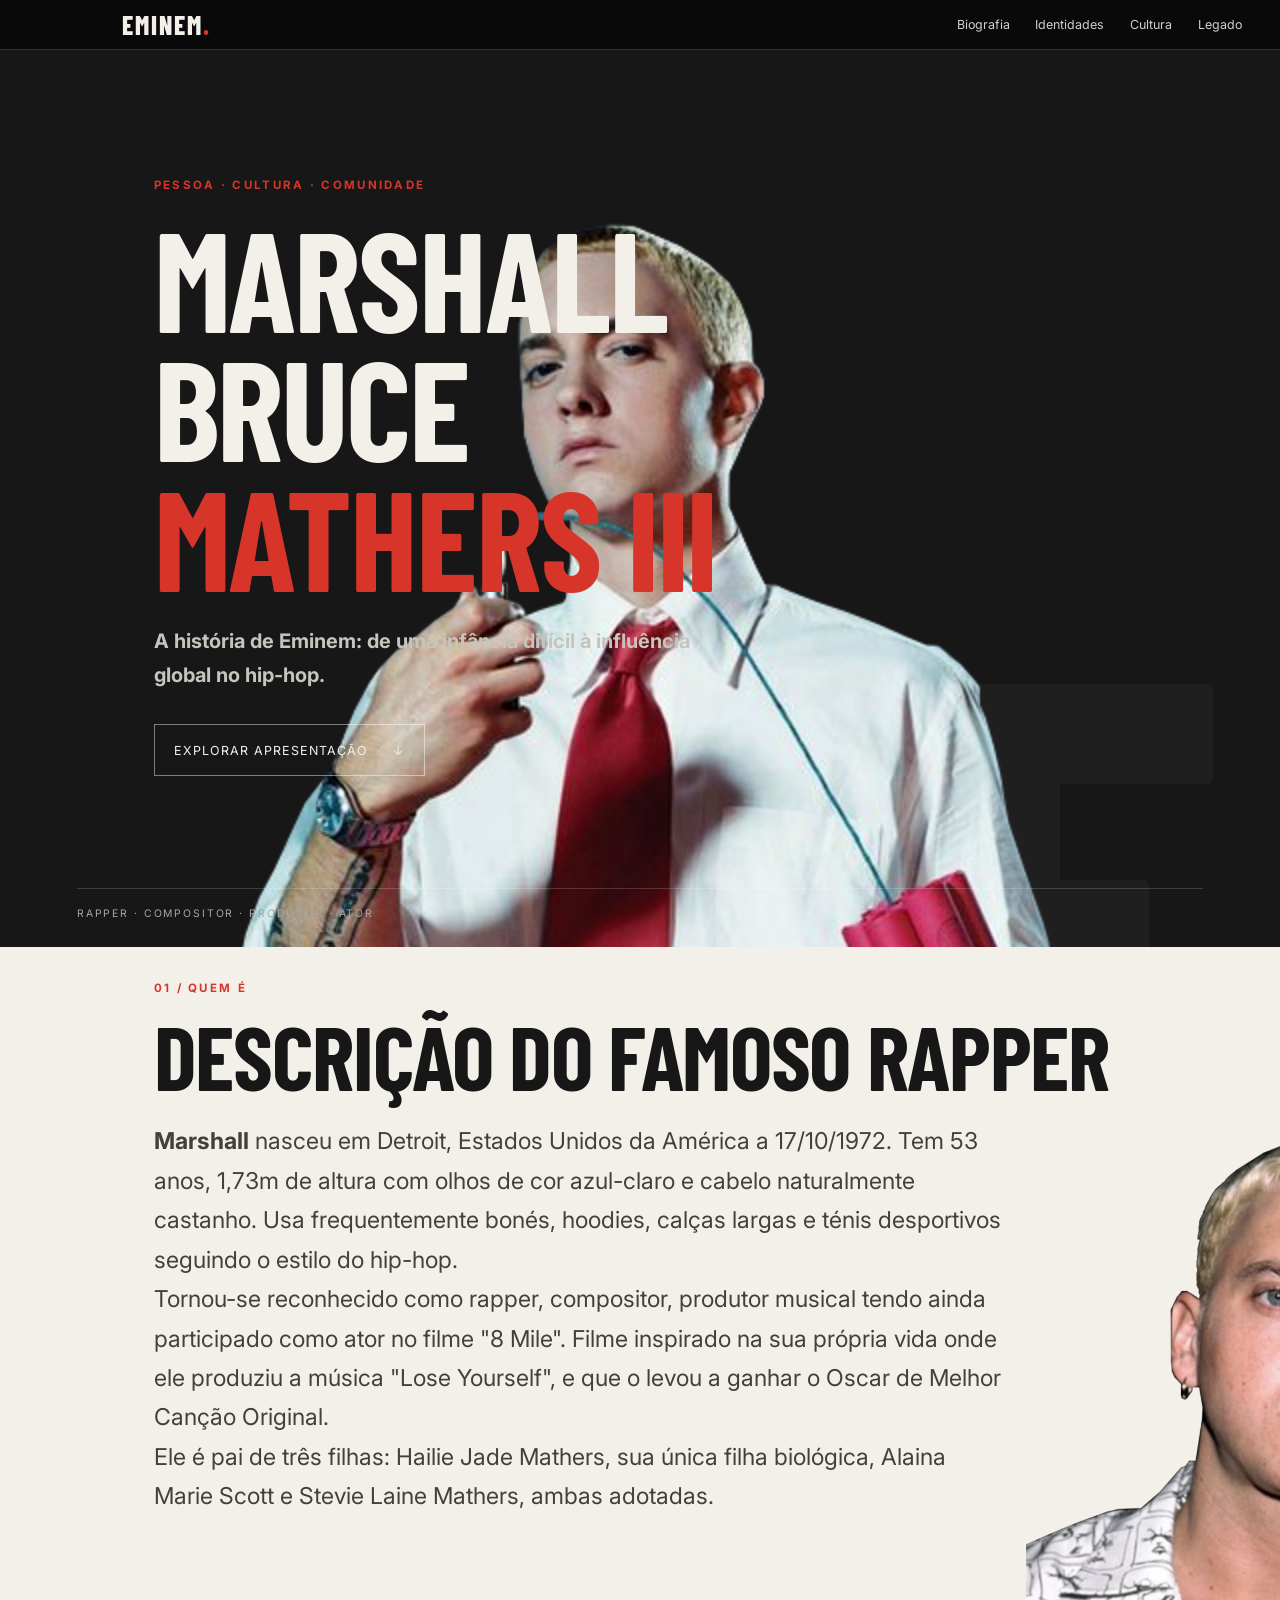
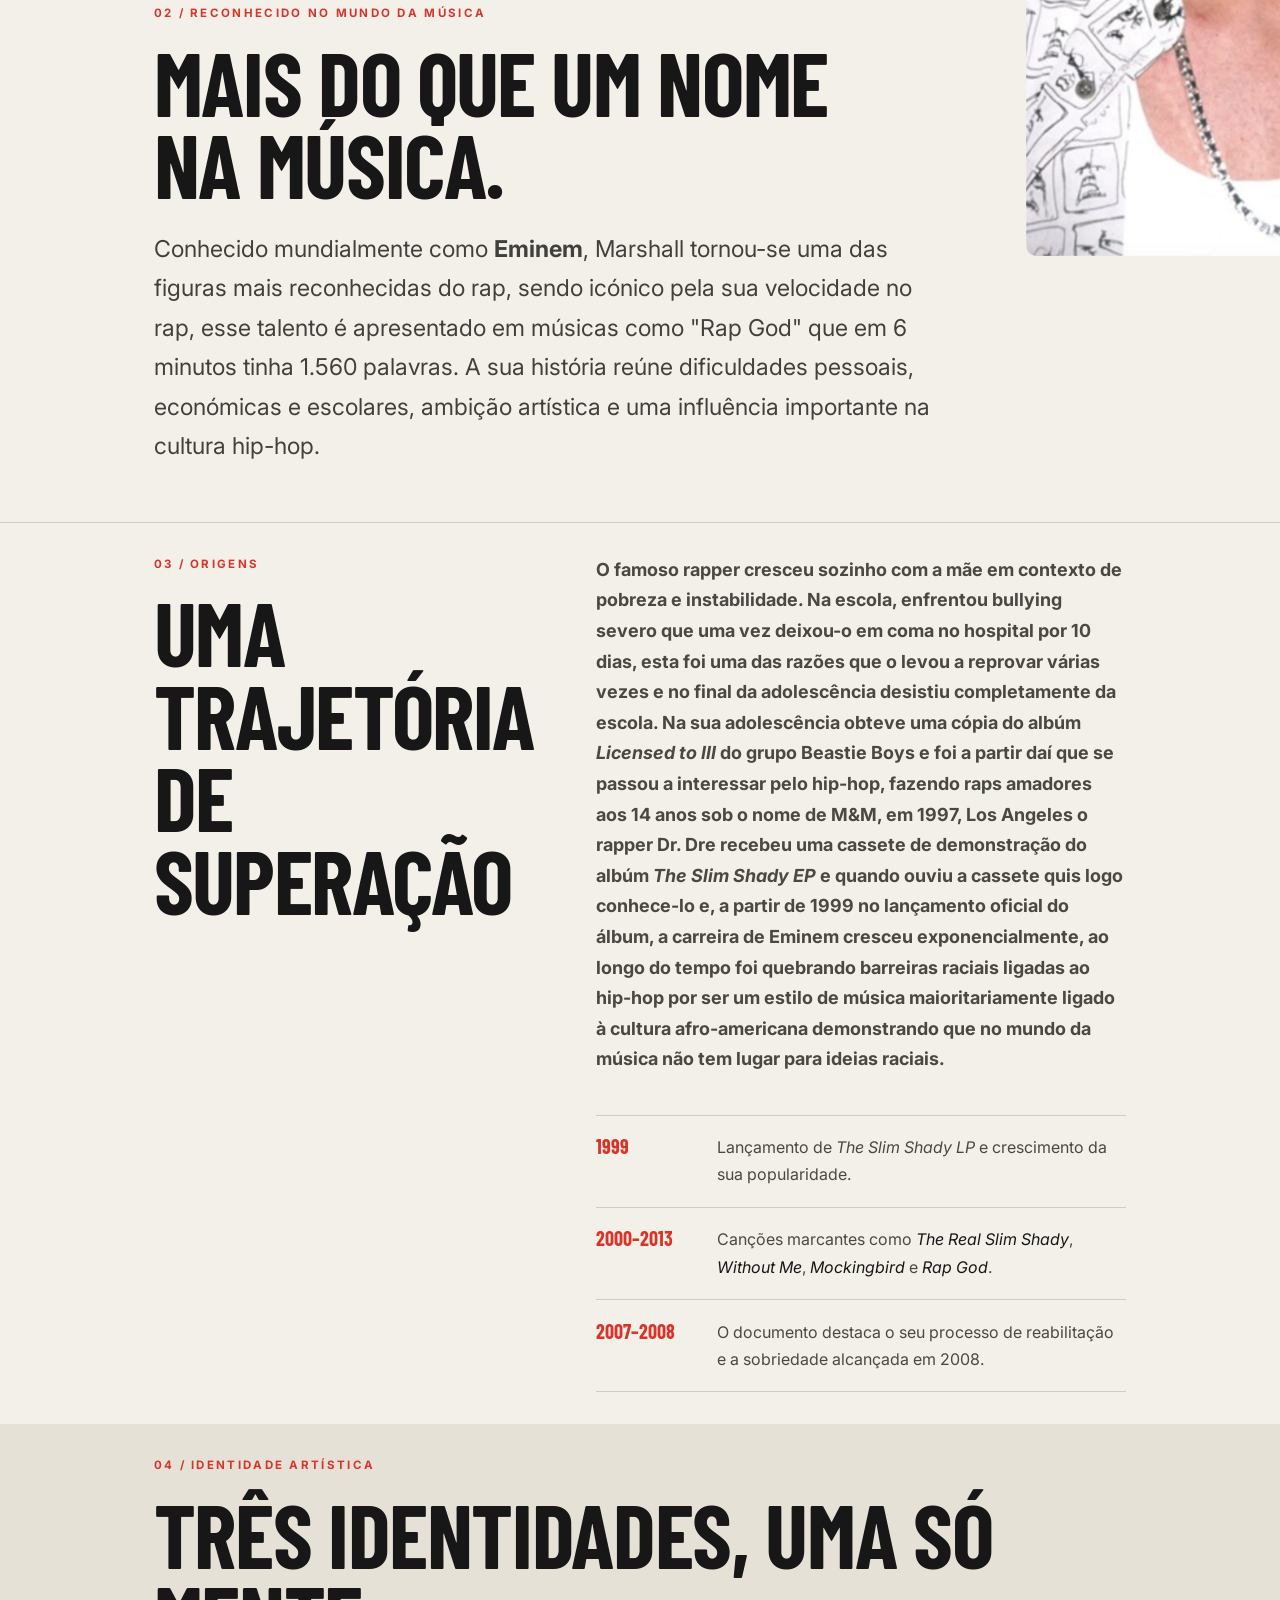
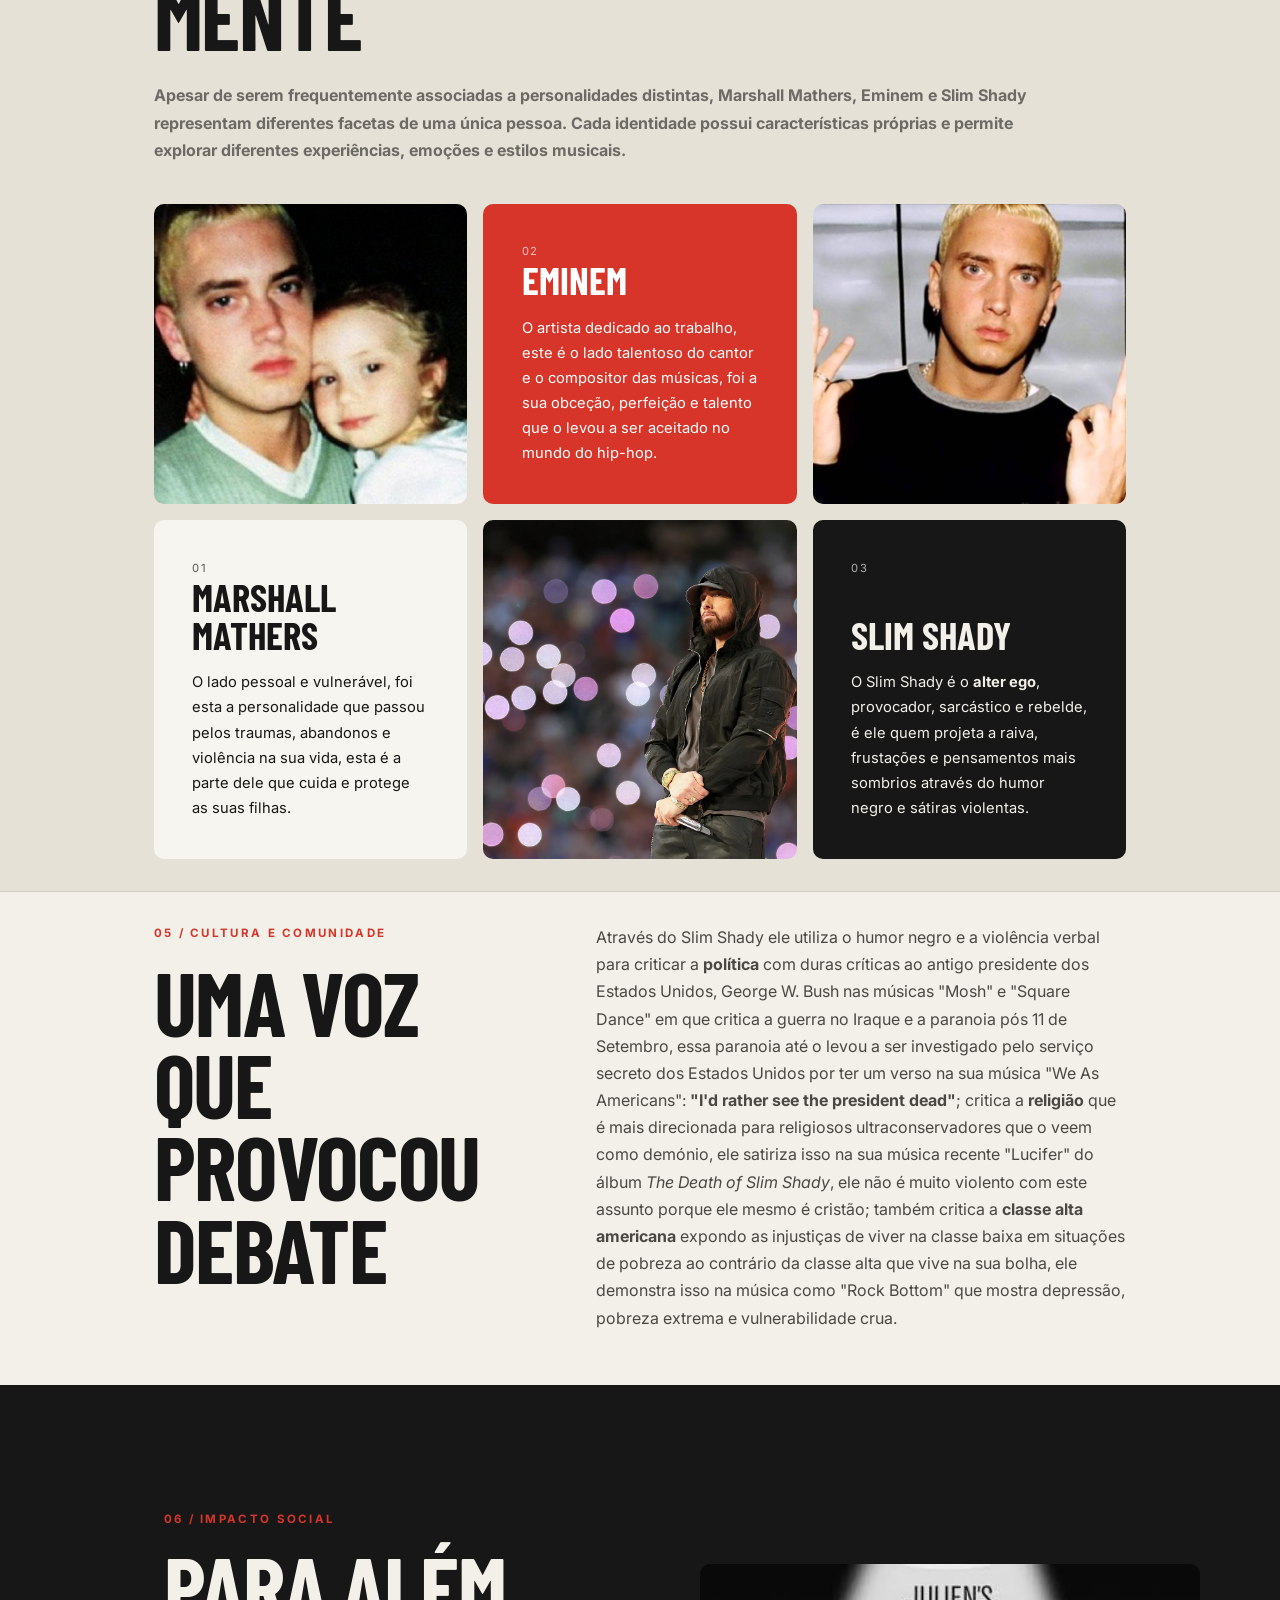
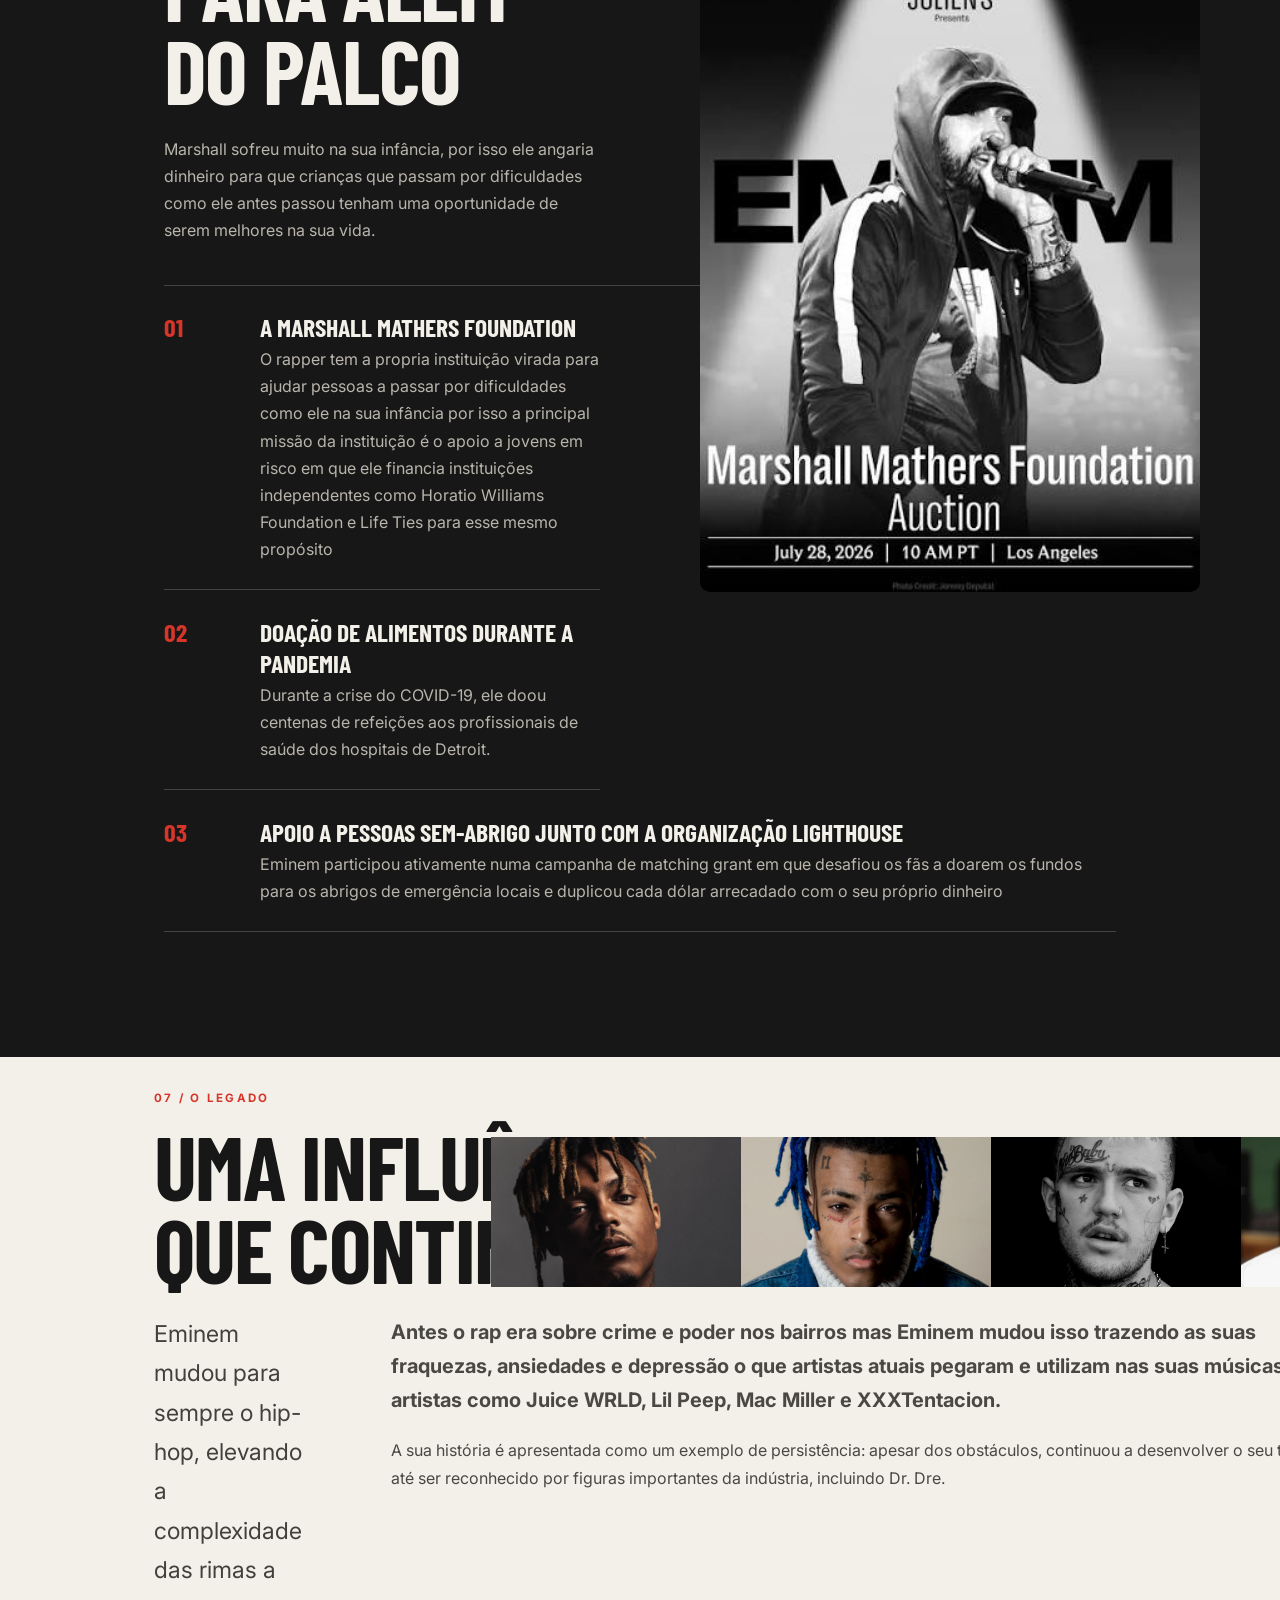
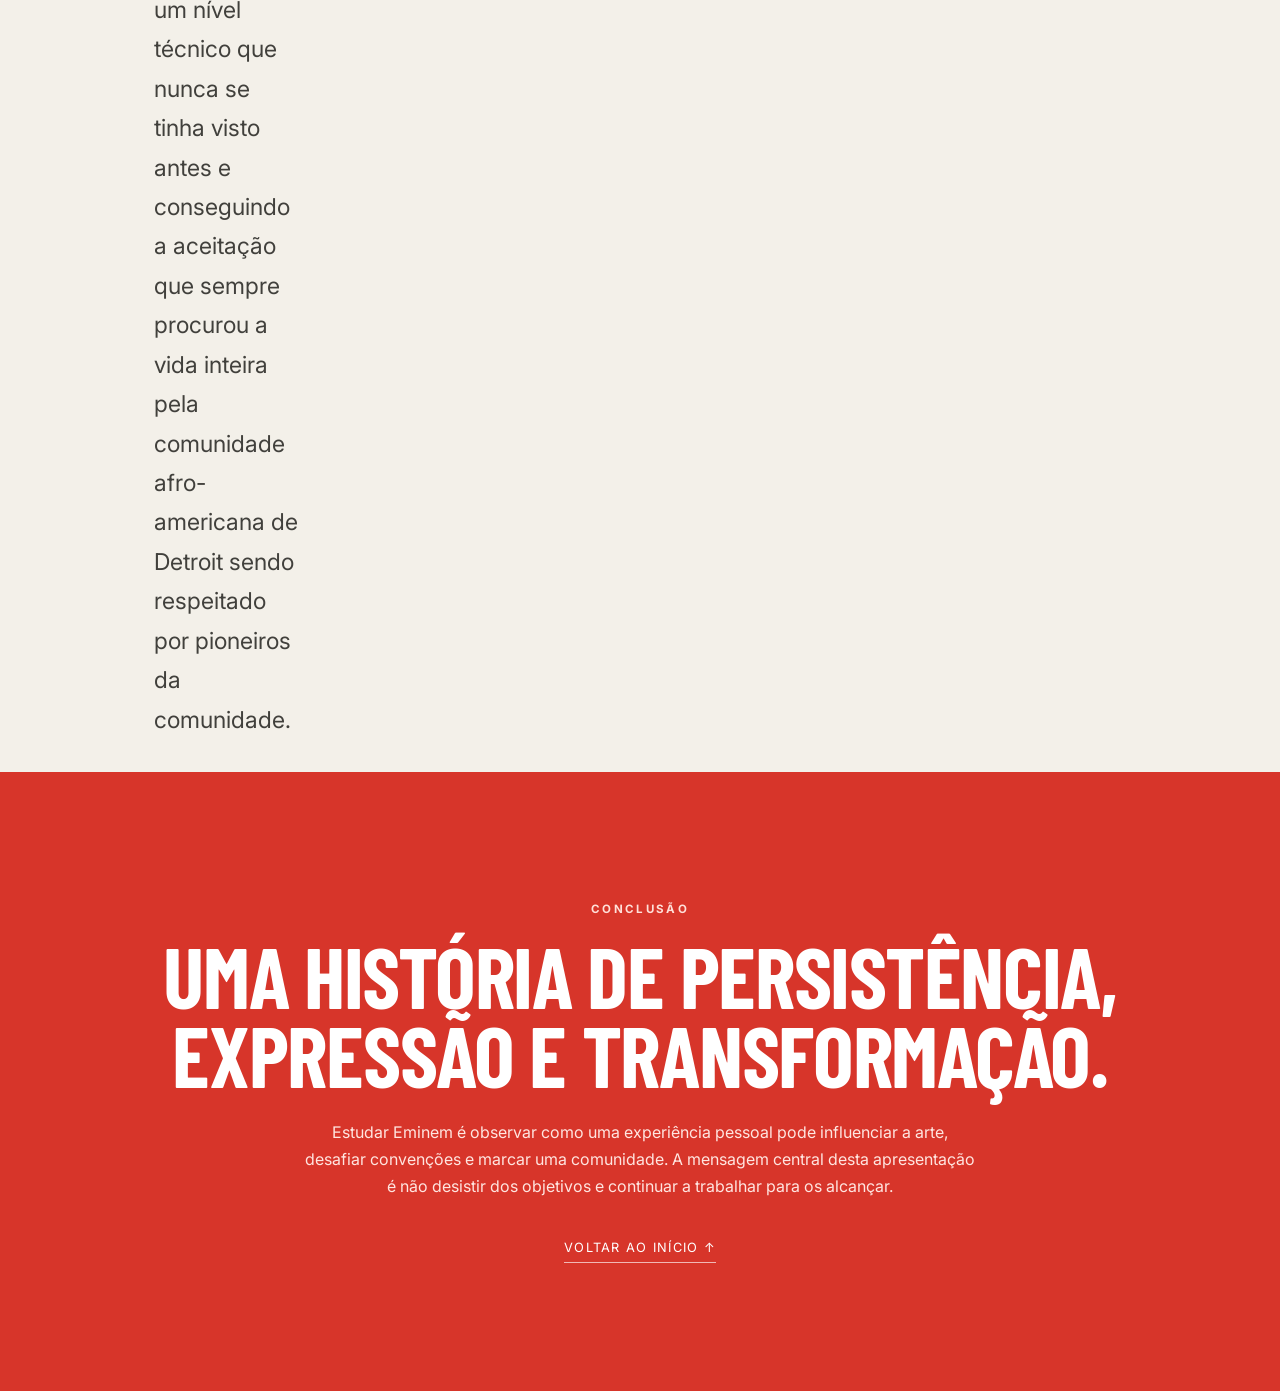
==== commit 48cc47e7: "Update HTML V13" ====
--- a/index.html
+++ b/index.html
@@ -66,7 +66,7 @@
 
   <main id="resumo">
 
-    <section class="who section">
+    <section class="who section" id="biografia">
       <p class="eyebrow">01 / QUEM É</p>
       <h2>Descrição do famoso rapper</h2>
       <div class="Photo3">
@@ -81,7 +81,7 @@
       <p class="lead">Conhecido mundialmente como <strong>Eminem</strong>, Marshall tornou-se uma das figuras mais reconhecidas do rap, sendo icónico pela sua velocidade no rap, esse talento é apresentado em músicas como <span id="RapGod">"Rap God"</span> que em 6 minutos tinha 1.560 palavras. A sua história reúne dificuldades pessoais, económicas e escolares, ambição artística e uma influência importante na cultura hip-hop.</p>
     </section>
 
-    <section class="section bio-grid" id="biografia">
+    <section class="section bio-grid">
       <div>
         <p class="eyebrow">03 / ORIGENS</p>
         <h2>Uma trajetória<br>de superação</h2>
@@ -132,7 +132,10 @@
       </div>
     </section>
 
-    <section class="community" style="background-image: url(Images/Marshall\ Foundation.jpeg); background-repeat: no-repeat; background-attachment: scroll; background-position-y: 250px; background-position-x: 1350px; background-size: 500px;">
+    <section class="community">
+      <div class="Photo5">
+        <img src="Images/Marshall Foundation.jpeg">
+      </div>
       <div class="community-inner">
         <p class="eyebrow">06 / IMPACTO SOCIAL</p>
         <h2>Para além do palco</h2>
@@ -167,9 +170,5 @@
       <a href="#inicio" class="back-top">Voltar ao início ↑</a>
     </section>
   </main>
-
-  <footer>
-    <span>APRESENTAÇÃO SOBRE EMINEM</span>
-  </footer>
 </body>
 </html>
--- a/style.css
+++ b/style.css
@@ -16,12 +16,12 @@
 a { color: inherit; text-decoration: none; }
 .hero { min-height: 88vh; background: var(--ink); color: var(--paper); padding: 0 clamp(1.25rem, 6vw, 6.5rem); position: relative; overflow: hidden; display: flex; flex-direction: column; }
 .hero::after { content: 'E'; position: absolute; right: 4vw; bottom: -18vw; font: 800 clamp(25rem, 55vw, 56rem)/.8 var(--display); color: rgba(255,255,255,.035); pointer-events: none; }
-.nav { position: relative; z-index: 1; display: flex; justify-content: space-between; align-items: center; padding: 1.5rem 0; border-bottom: 1px solid rgba(255,255,255,.17); }
-.brand { font: 800 1.6rem var(--display); letter-spacing: .08em; }
+.nav { position: fixed; top: 0; left: 0; width: 100%; box-sizing: border-box; margin: 0; height: 50px; background: rgba(1, 1, 1, 0.603); z-index: 100; display: flex; justify-content: space-between; align-items: center; padding: 1.5rem clamp(1.25rem, 6vw, 6,5rem); border-bottom: 1px solid rgba(119, 119, 119, 0.384);}
+.brand { font: 800 1.6rem var(--display); letter-spacing: .08em; margin-left: clamp(1.25rem, 9.5vw, 18rem); }
 .brand span { color: var(--red); }
-.nav-links { display: flex; gap: clamp(.8rem, 2vw, 2rem); font-size: .78rem; color: #d2d0cb; }
+.nav-links { display: flex; gap: clamp(.8rem, 2vw, 2rem); font-size: .78rem; color: #d2d0cb; margin-right: clamp(1.25rem, 3vw, 18rem); }
 .nav-links a:hover, .back-top:hover { color: var(--red); }
-.hero-content { position: relative; z-index: 1; max-width: 850px; margin: auto 0; padding: 6rem 0 7rem; }
+.hero-content { position: relative; z-index: 1; max-width: 850px; margin: auto 0; padding: 6rem clamp(1.25rem, 6vw, 6.5rem) 7rem; margin-top: 80px; }
 .eyebrow { font-size: .72rem; font-weight: 700; letter-spacing: .2em; color: var(--red); margin: 0 0 1rem; }
 h1, h2, h3, p { margin-top: 0; }
 h1, h2 { font-family: var(--display); text-transform: uppercase; line-height: .92; letter-spacing: -.015em; }
@@ -154,6 +154,9 @@
 .Photo4 img { width: 250px; height: 150px; object-fit: cover;}
 .clear { clear: both; }
 
+.Photo5 { float: right; width: 350px; height: auto; margin: clamp(3rem, 5vw, 9rem) clamp(3rem, 6vw, 12rem) 0px 100px; white-space: nowrap; }
+.Photo5 img { width: 500px; height: auto; object-fit: cover; border-radius: 10px;}
+
 footer { display: flex; justify-content: space-between; gap: 1rem; padding: 1.5rem clamp(1.25rem, 6vw, 6.5rem); background: #111; color: #aaa69f; font-size: .65rem; letter-spacing: .08em; }
 
 @media (max-width: 760px) {
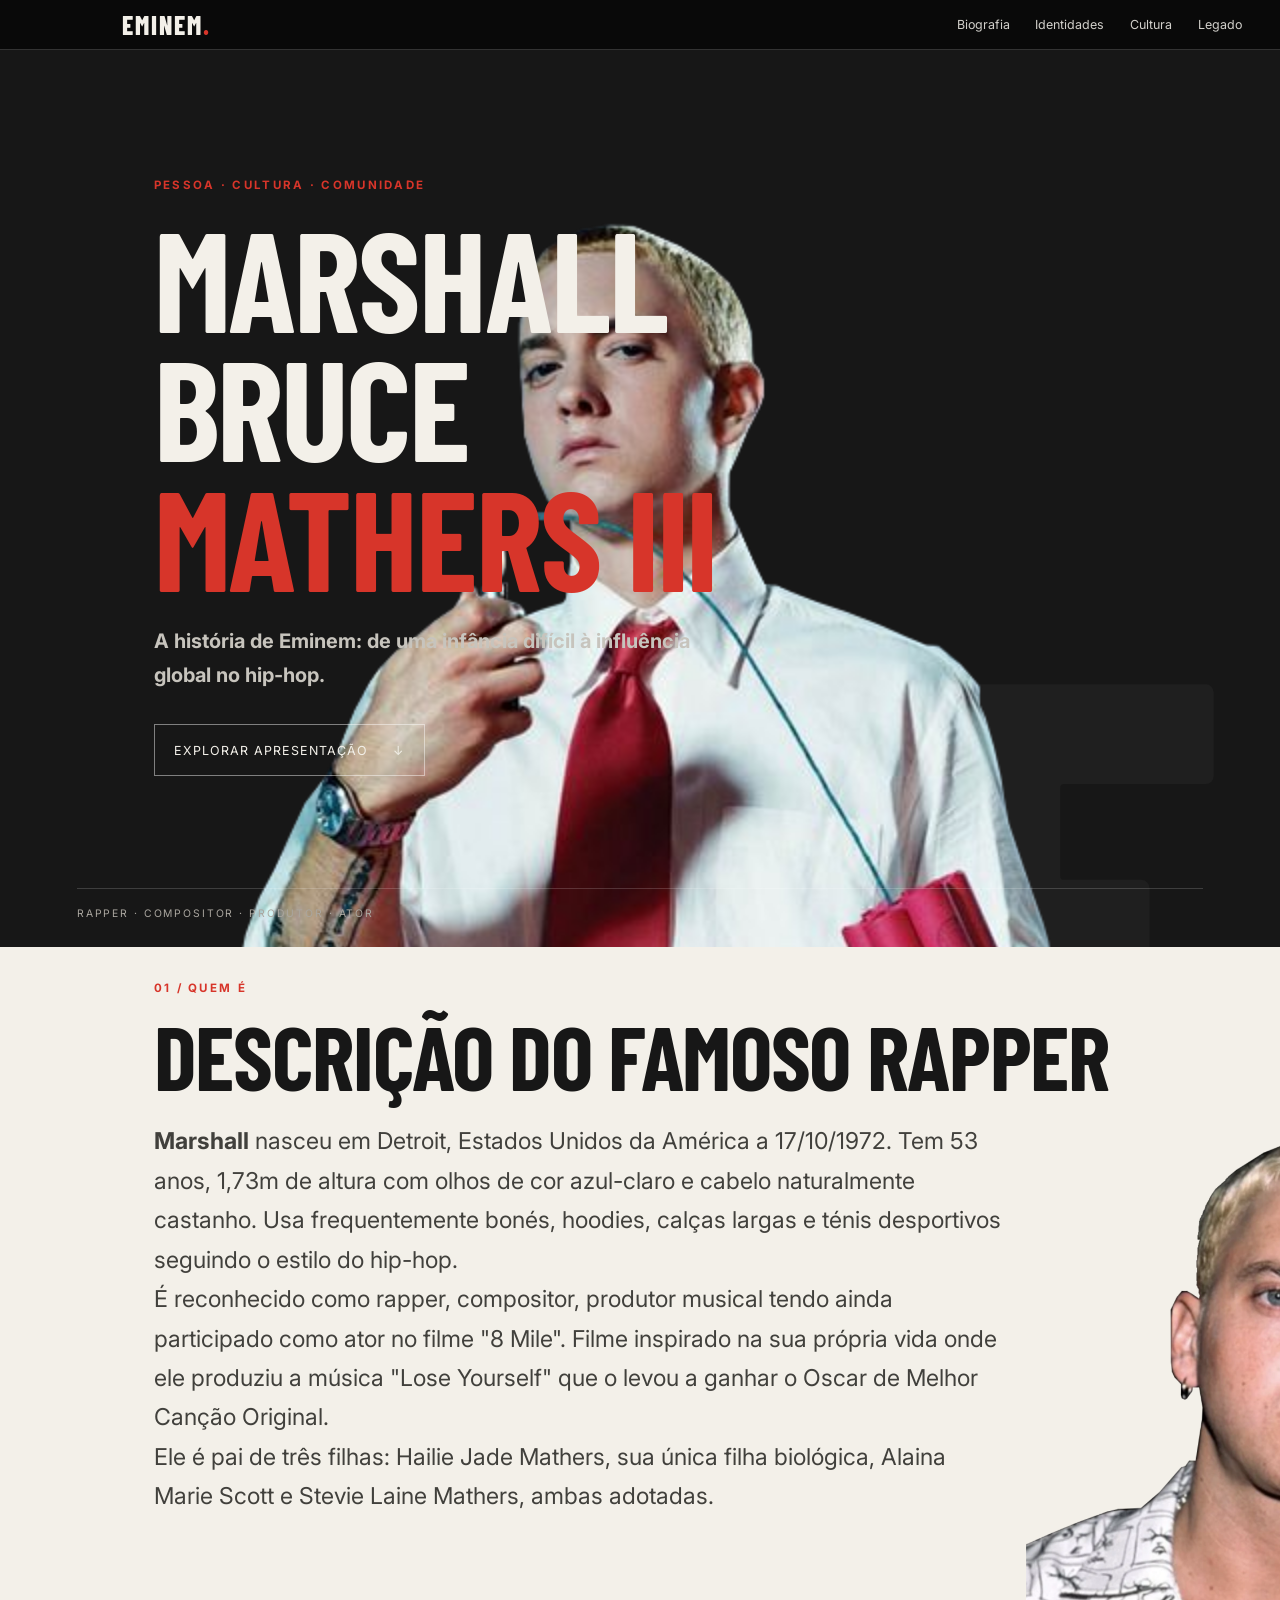
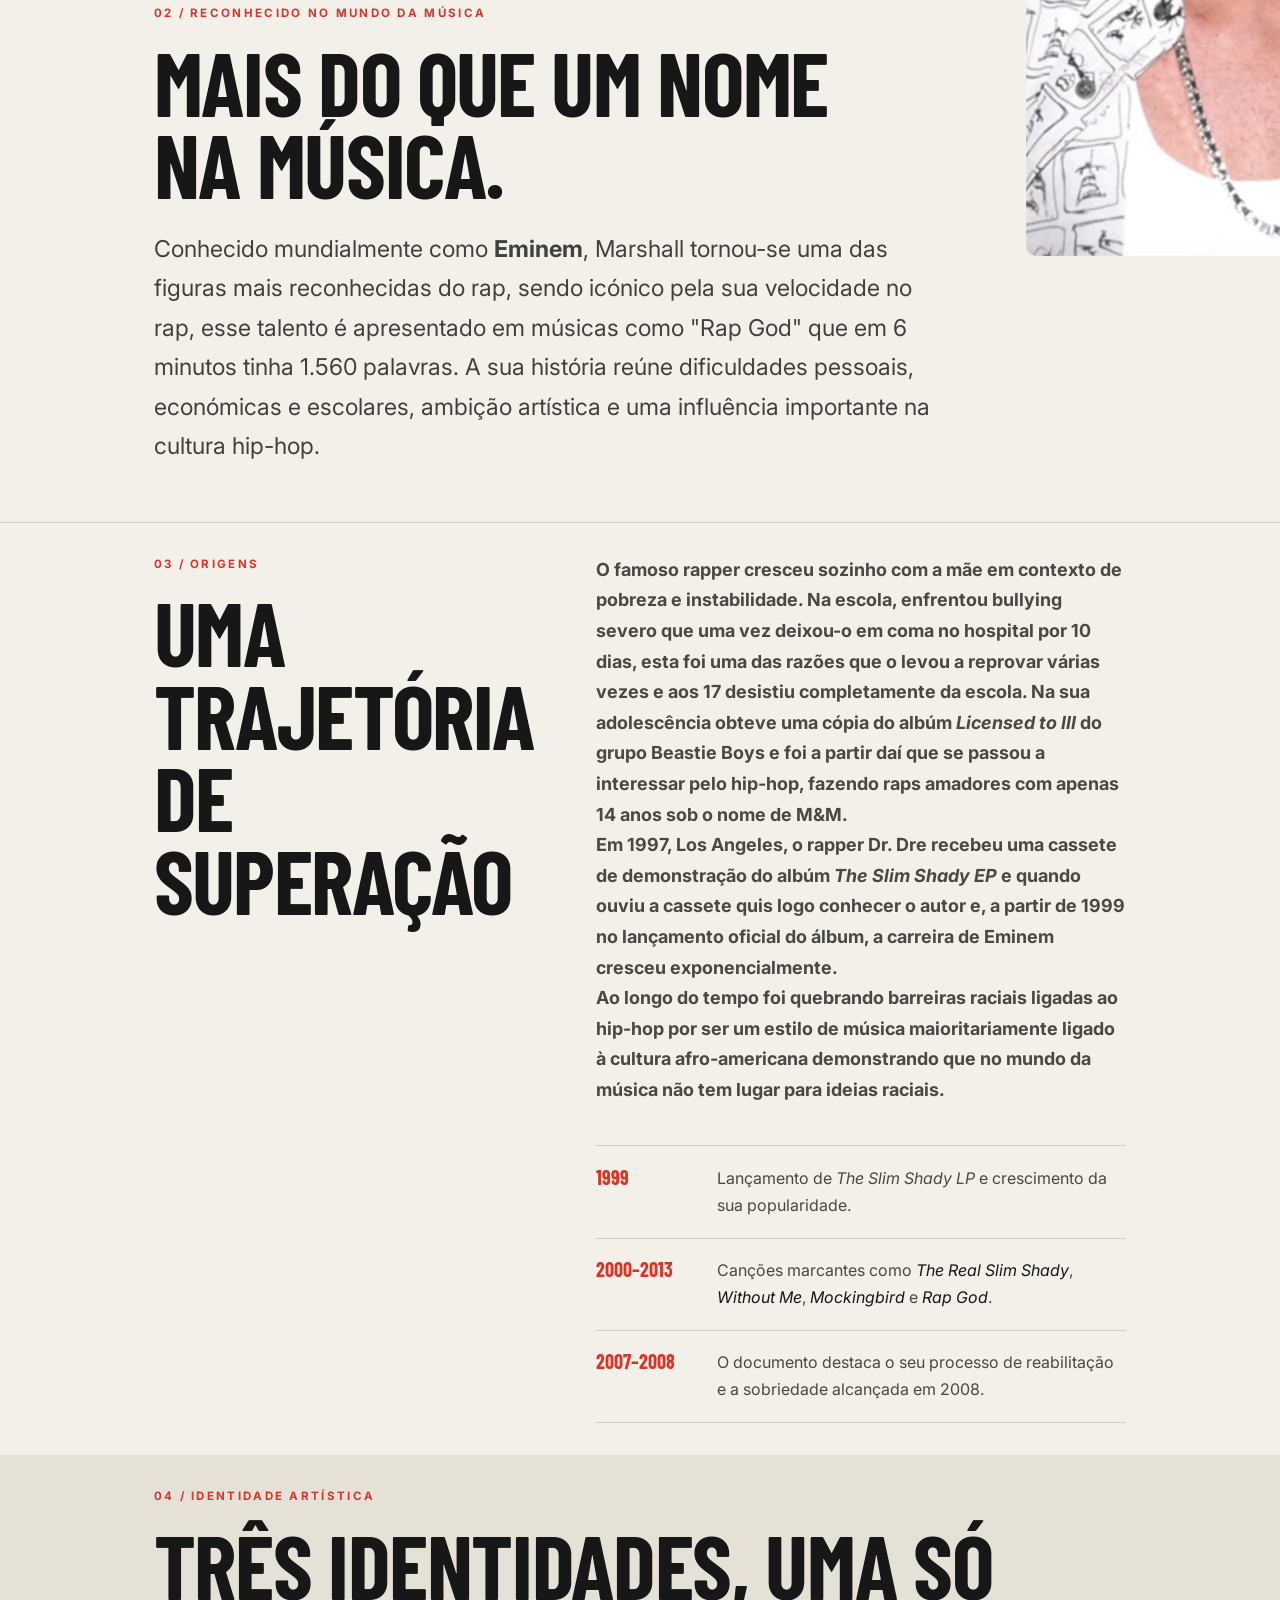
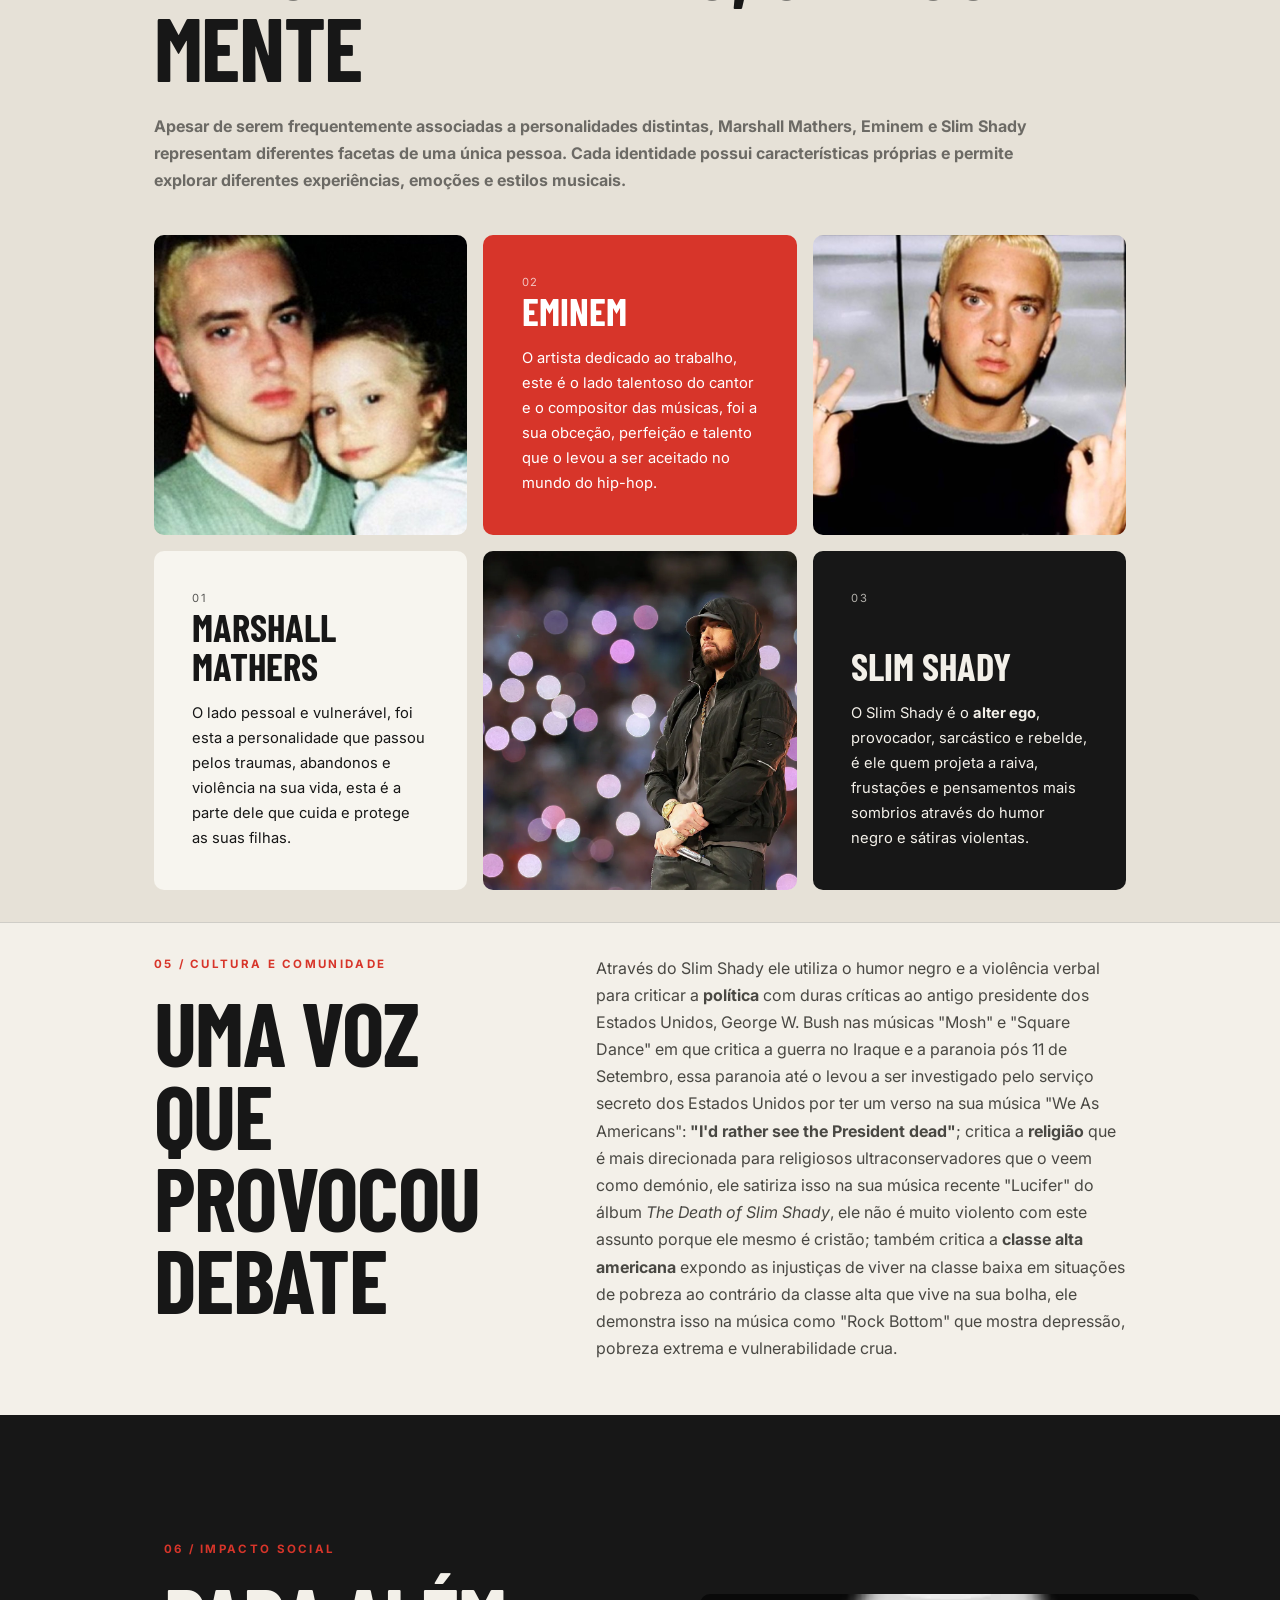
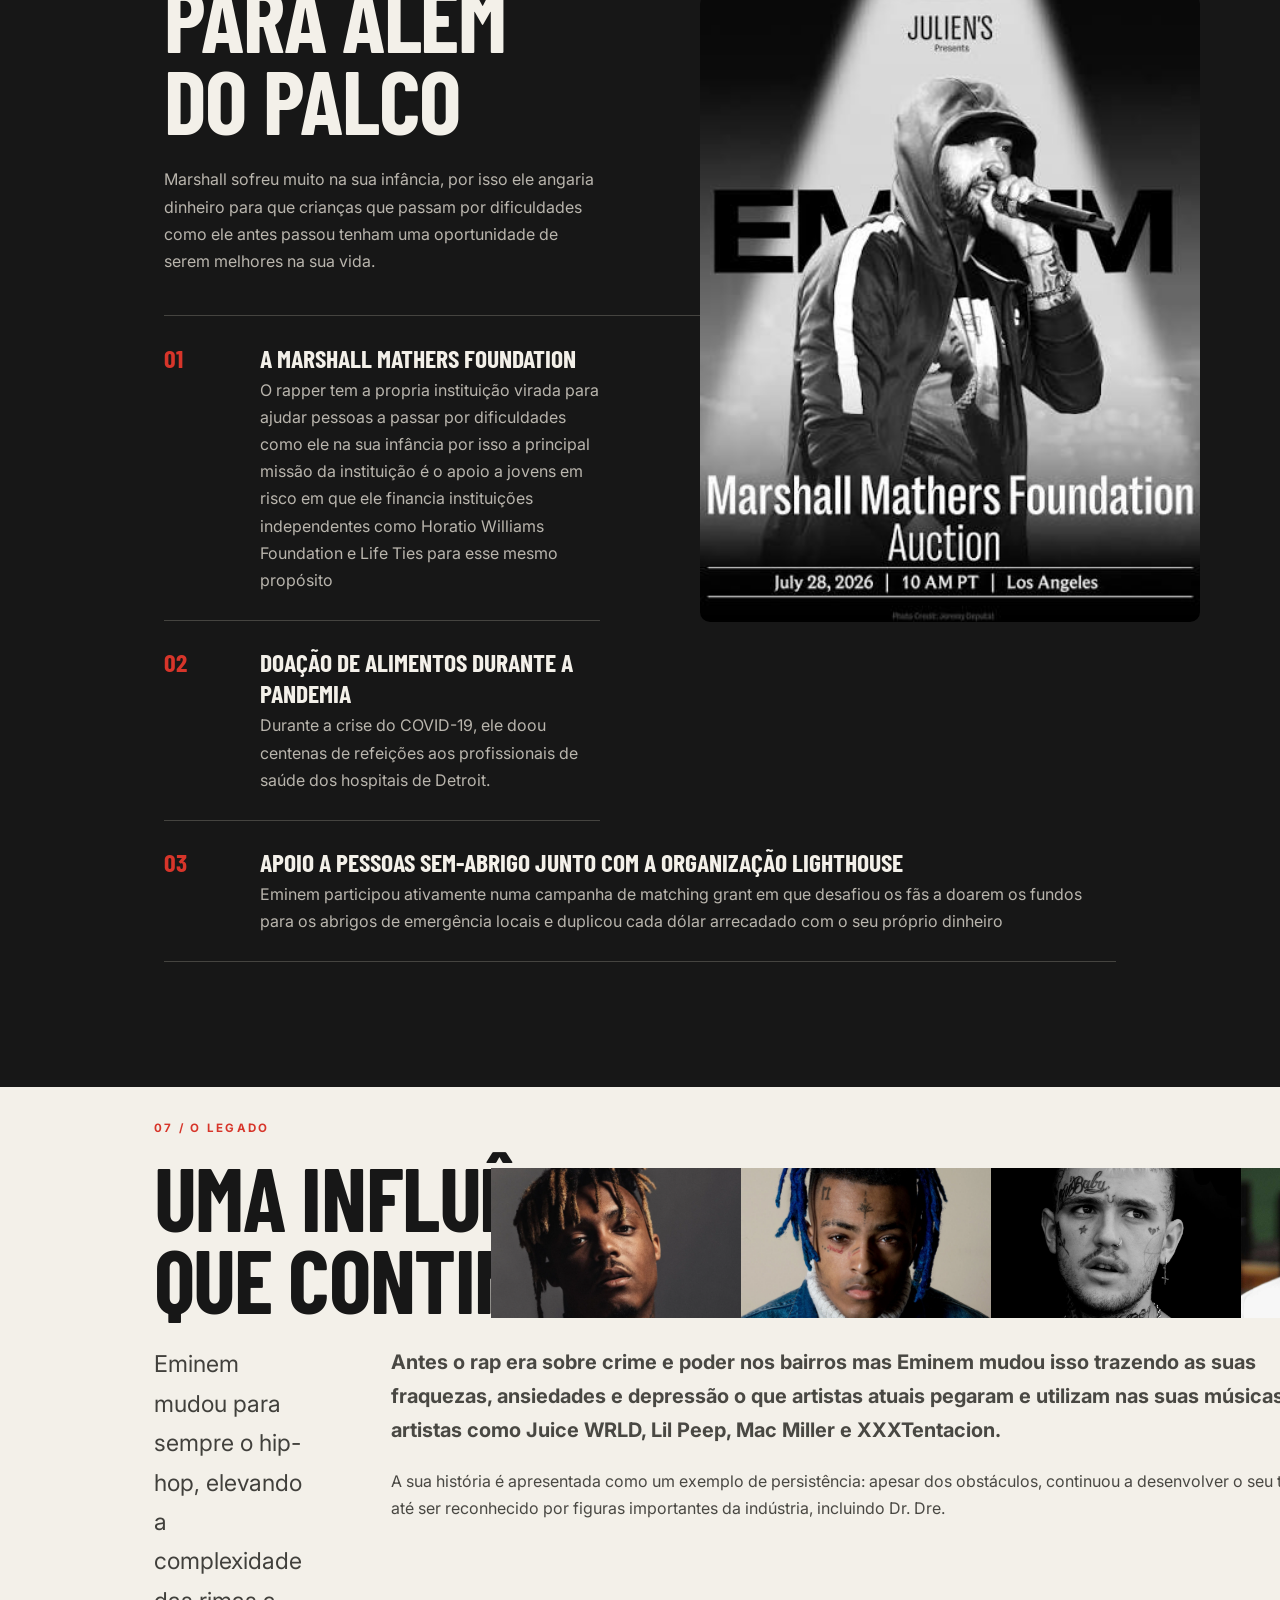
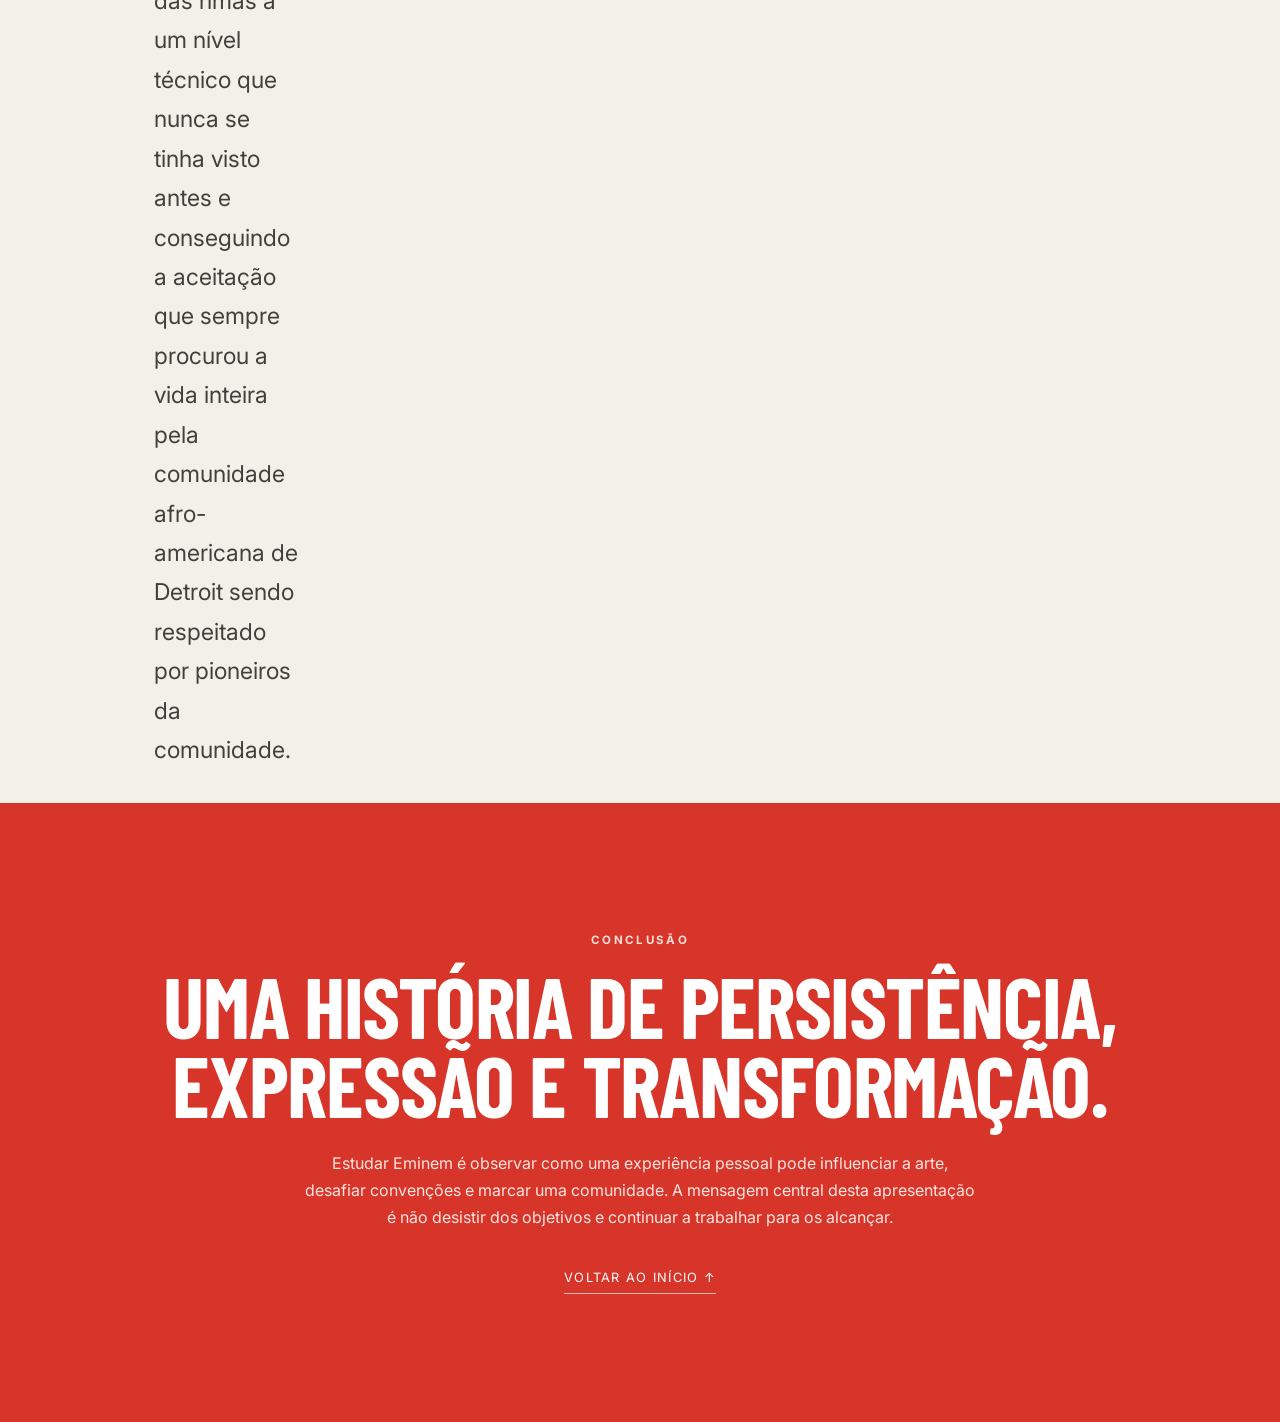
==== commit 6f34b9b0: "Update HTML V14" ====
--- a/index.html
+++ b/index.html
@@ -72,7 +72,7 @@
       <div class="Photo3">
         <img src="Images/EminemPhoto2.png" alt="Young Eminem" style="border-radius: 10px;">
       </div>
-      <p class="lead2"><strong>Marshall</strong> nasceu em Detroit, Estados Unidos da América a 17/10/1972. Tem 53 anos, 1,73m de altura com olhos de cor azul-claro e cabelo naturalmente castanho. Usa frequentemente bonés, hoodies, calças largas e ténis desportivos seguindo o estilo do hip-hop.<br> Tornou-se reconhecido como rapper, compositor, produtor musical tendo ainda participado como ator no filme "8 Mile". Filme inspirado na sua própria vida onde ele produziu a música <span id="LoseYourself">"Lose Yourself"</span>, e que o levou a ganhar o Oscar de Melhor Canção Original.<br> Ele é pai de três filhas: Hailie Jade Mathers, sua única filha biológica, Alaina Marie Scott e Stevie Laine Mathers, ambas adotadas.<br></p>
+      <p class="lead2"><strong>Marshall</strong> nasceu em Detroit, Estados Unidos da América a 17/10/1972. Tem 53 anos, 1,73m de altura com olhos de cor azul-claro e cabelo naturalmente castanho. Usa frequentemente bonés, hoodies, calças largas e ténis desportivos seguindo o estilo do hip-hop.<br> É reconhecido como rapper, compositor, produtor musical tendo ainda participado como ator no filme "8 Mile". Filme inspirado na sua própria vida onde ele produziu a música <span id="LoseYourself">"Lose Yourself"</span> que o levou a ganhar o Oscar de Melhor Canção Original.<br> Ele é pai de três filhas: Hailie Jade Mathers, sua única filha biológica, Alaina Marie Scott e Stevie Laine Mathers, ambas adotadas.<br></p>
     </section>
 
     <section class="influence section">
@@ -87,7 +87,7 @@
         <h2>Uma trajetória<br>de superação</h2>
       </div>
       <div class="copy">
-        <p style="font-size: 18px;" class="paragraph"><b>O famoso rapper cresceu sozinho com a mãe em contexto de pobreza e instabilidade. Na escola, enfrentou bullying severo que uma vez deixou-o em coma no hospital por 10 dias, esta foi uma das razões que o levou a reprovar várias vezes e no final da adolescência desistiu completamente da escola. Na sua adolescência obteve uma cópia do albúm <i>Licensed to III</i> do grupo Beastie Boys e foi a partir daí que se passou a interessar pelo hip-hop, fazendo raps amadores aos 14 anos sob o nome de M&M, em 1997, Los Angeles o rapper Dr. Dre recebeu uma cassete de demonstração do albúm <i>The Slim Shady EP</i> e quando ouviu a cassete quis logo conhece-lo e, a partir de 1999 no lançamento oficial do álbum, a carreira de Eminem cresceu exponencialmente, ao longo do tempo foi quebrando barreiras raciais ligadas ao hip-hop por ser um estilo de música maioritariamente ligado à cultura afro-americana demonstrando que no mundo da música não tem lugar para ideias raciais.</b></p>
+        <p style="font-size: 18px;" class="paragraph"><b>O famoso rapper cresceu sozinho com a mãe em contexto de pobreza e instabilidade. Na escola, enfrentou bullying severo que uma vez deixou-o em coma no hospital por 10 dias, esta foi uma das razões que o levou a reprovar várias vezes e aos 17 desistiu completamente da escola. Na sua adolescência obteve uma cópia do albúm <i>Licensed to III</i> do grupo Beastie Boys e foi a partir daí que se passou a interessar pelo hip-hop, fazendo raps amadores com apenas 14 anos sob o nome de M&M.<br>Em 1997, Los Angeles, o rapper Dr. Dre recebeu uma cassete de demonstração do albúm <i>The Slim Shady EP</i> e quando ouviu a cassete quis logo conhecer o autor e, a partir de 1999 no lançamento oficial do álbum, a carreira de Eminem cresceu exponencialmente.</br>Ao longo do tempo foi quebrando barreiras raciais ligadas ao hip-hop por ser um estilo de música maioritariamente ligado à cultura afro-americana demonstrando que no mundo da música não tem lugar para ideias raciais.</b></p>
         <div class="timeline">
           <div><span>1999</span><p>Lançamento de <em>The Slim Shady LP</em> e crescimento da sua popularidade.</p></div>
           <div><span>2000–2013</span><p>Canções marcantes como <em><span id="TheRealSlimShady">The Real Slim Shady</span></em>, <em><span id="WithoutMe">Without Me</span></em>, <em><span id="Mockingbird">Mockingbird</span></em> e <em><span id="RapGodT">Rap God</span></em>.</p></div>
@@ -128,7 +128,7 @@
         <h2>Uma voz que<br>provocou debate</h2>
       </div>
       <div class="copy">
-        <p>Através do Slim Shady ele utiliza o humor negro e a violência verbal para criticar a <strong>política</strong> com duras críticas ao antigo presidente dos Estados Unidos, George W. Bush nas músicas <span id="Mosh">"Mosh"</span> e <span id="SquareDance">"Square Dance"</span> em que critica a guerra no Iraque e a paranoia pós 11 de Setembro, essa paranoia até o levou a ser investigado pelo serviço secreto dos Estados Unidos por ter um verso na sua música <span id="WeAsAmericans">"We As Americans"</span>: <strong>"I'd rather see the president dead"</strong>; critica a <strong>religião</strong> que é mais direcionada para religiosos ultraconservadores que o veem como demónio, ele satiriza isso na sua música recente <span id="Lucifer">"Lucifer"</span> do álbum <i>The Death of Slim Shady</i>, ele não é muito violento com este assunto porque ele mesmo é cristão; também critica a <strong>classe alta americana</strong> expondo as injustiças de viver na classe baixa em situações de pobreza ao contrário da classe alta que vive na sua bolha, ele demonstra isso na música como <span id="RockBottom">"Rock Bottom"</span> que mostra depressão, pobreza extrema e vulnerabilidade crua. </p>
+        <p>Através do Slim Shady ele utiliza o humor negro e a violência verbal para criticar a <strong>política</strong> com duras críticas ao antigo presidente dos Estados Unidos, George W. Bush nas músicas <span id="Mosh">"Mosh"</span> e <span id="SquareDance">"Square Dance"</span> em que critica a guerra no Iraque e a paranoia pós 11 de Setembro, essa paranoia até o levou a ser investigado pelo serviço secreto dos Estados Unidos por ter um verso na sua música <span id="WeAsAmericans">"We As Americans"</span>: <strong>"I'd rather see the President dead"</strong>; critica a <strong>religião</strong> que é mais direcionada para religiosos ultraconservadores que o veem como demónio, ele satiriza isso na sua música recente <span id="Lucifer">"Lucifer"</span> do álbum <i>The Death of Slim Shady</i>, ele não é muito violento com este assunto porque ele mesmo é cristão; também critica a <strong>classe alta americana</strong> expondo as injustiças de viver na classe baixa em situações de pobreza ao contrário da classe alta que vive na sua bolha, ele demonstra isso na música como <span id="RockBottom">"Rock Bottom"</span> que mostra depressão, pobreza extrema e vulnerabilidade crua. </p>
       </div>
     </section>
 
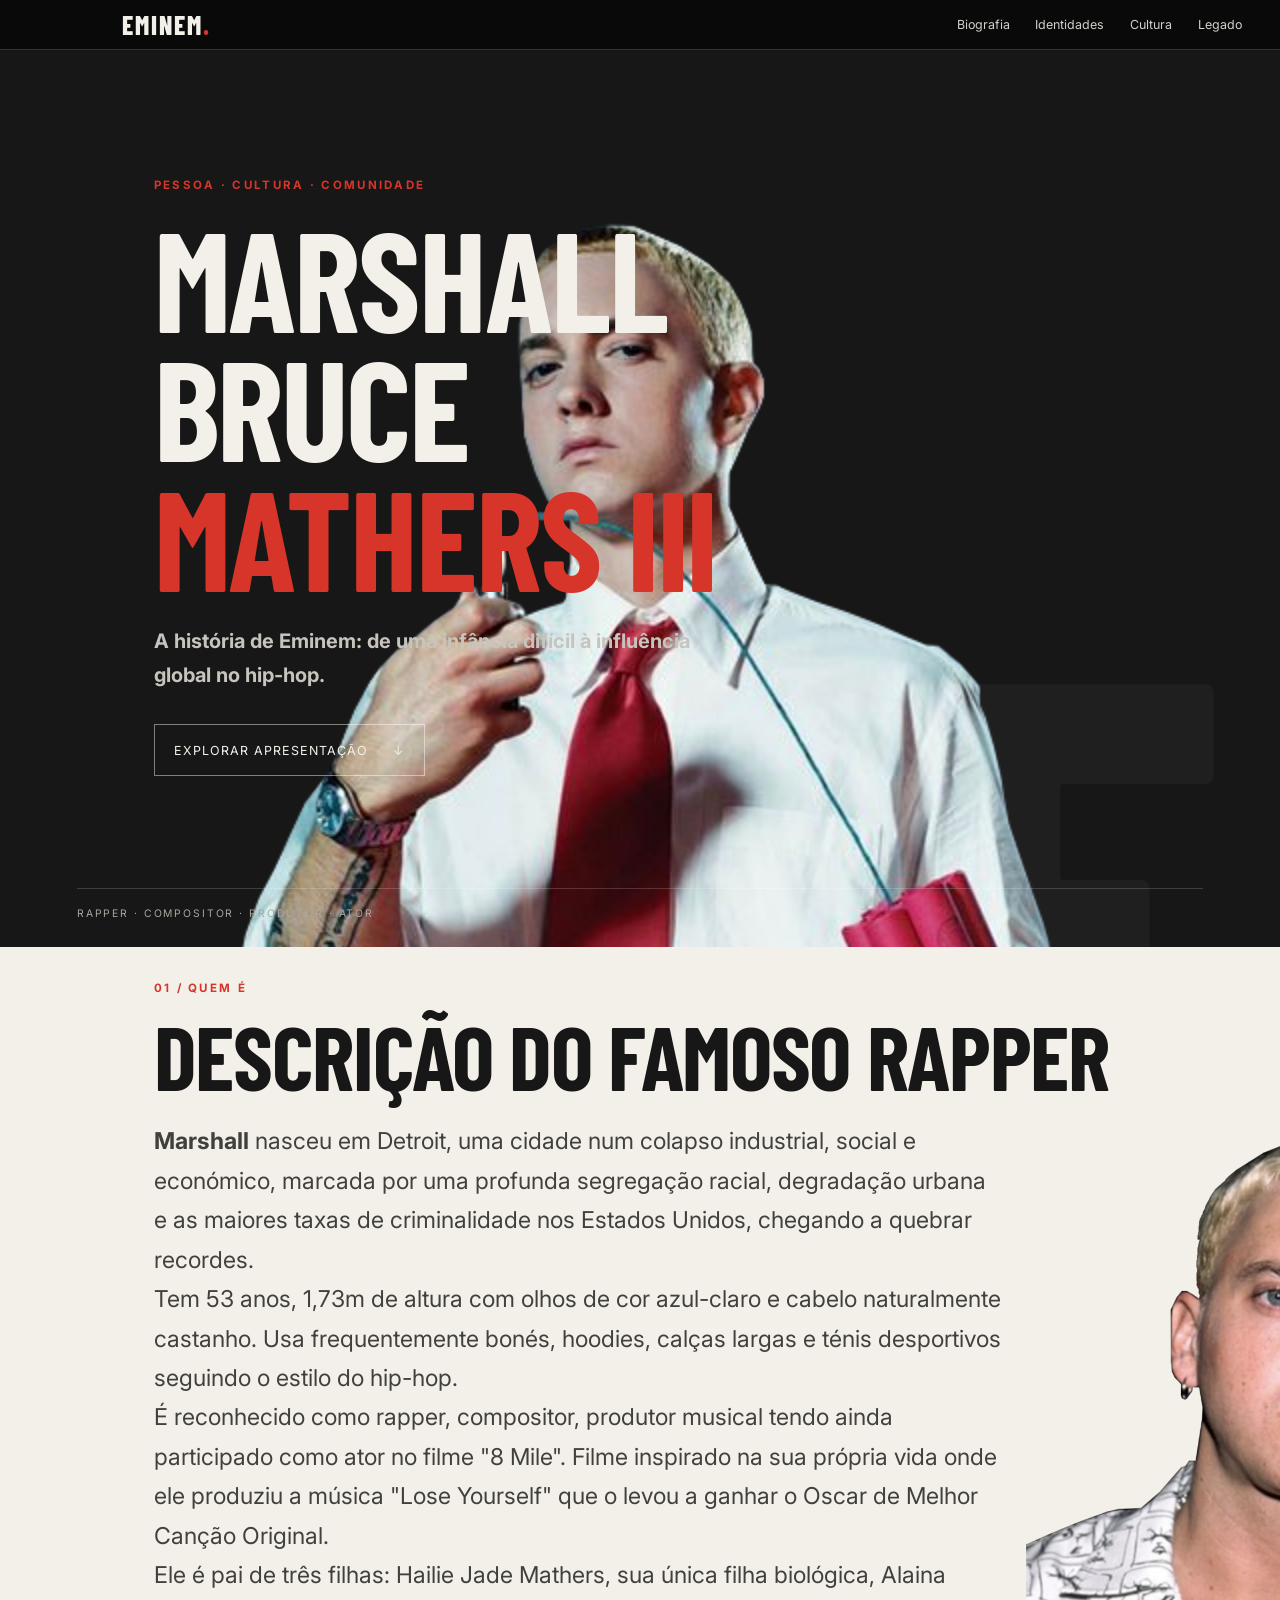
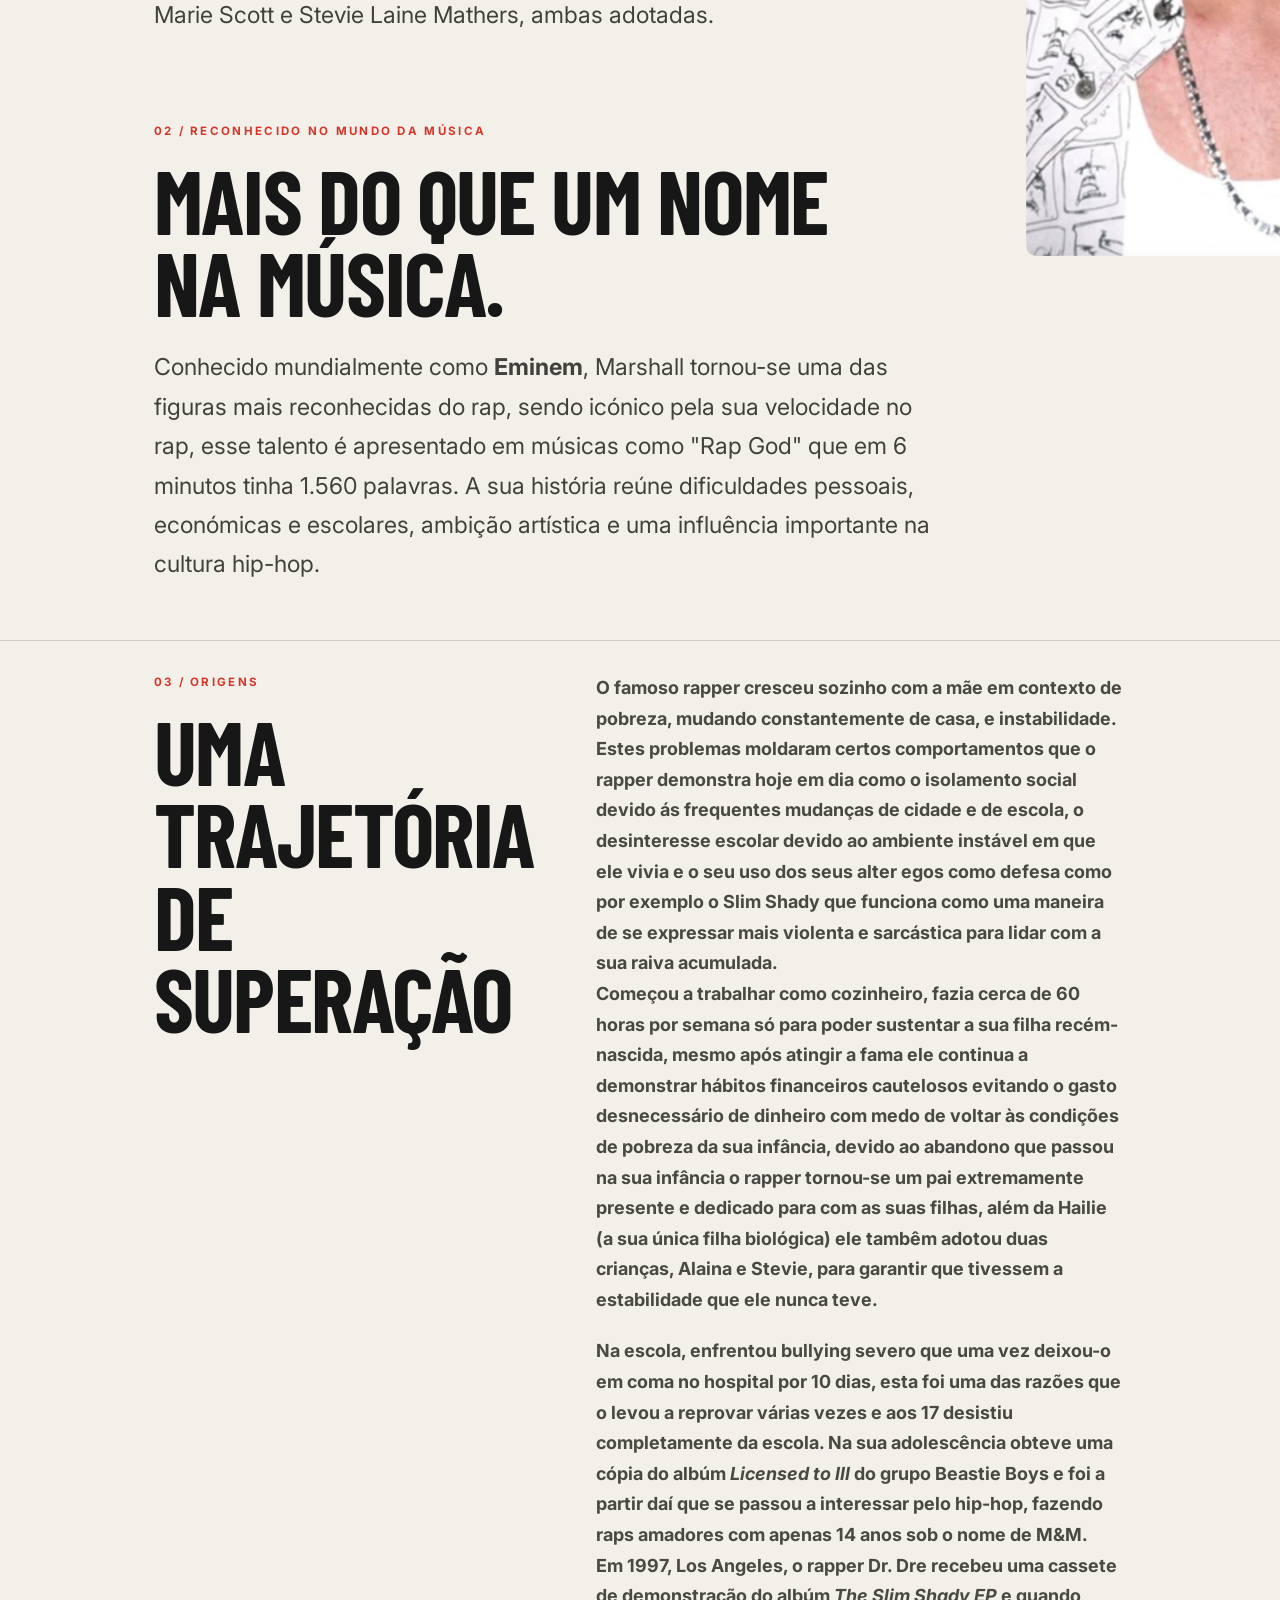
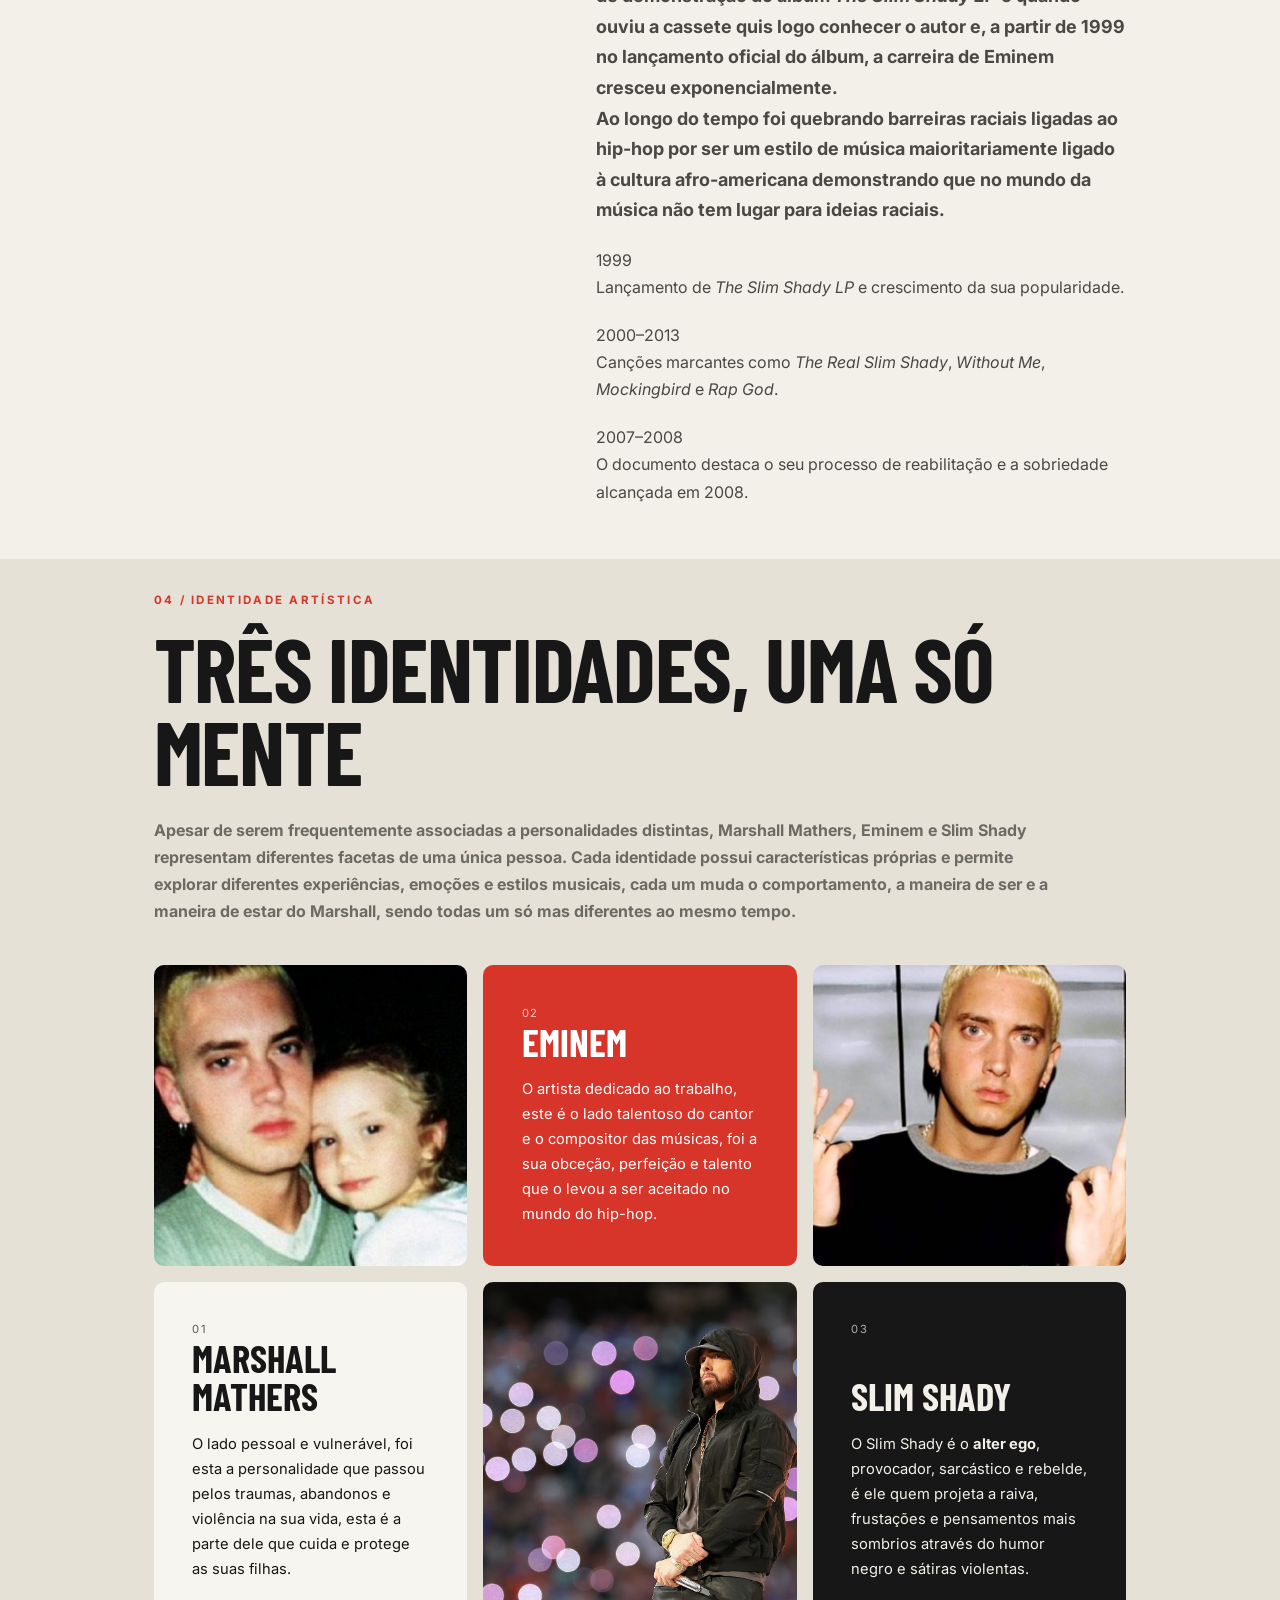
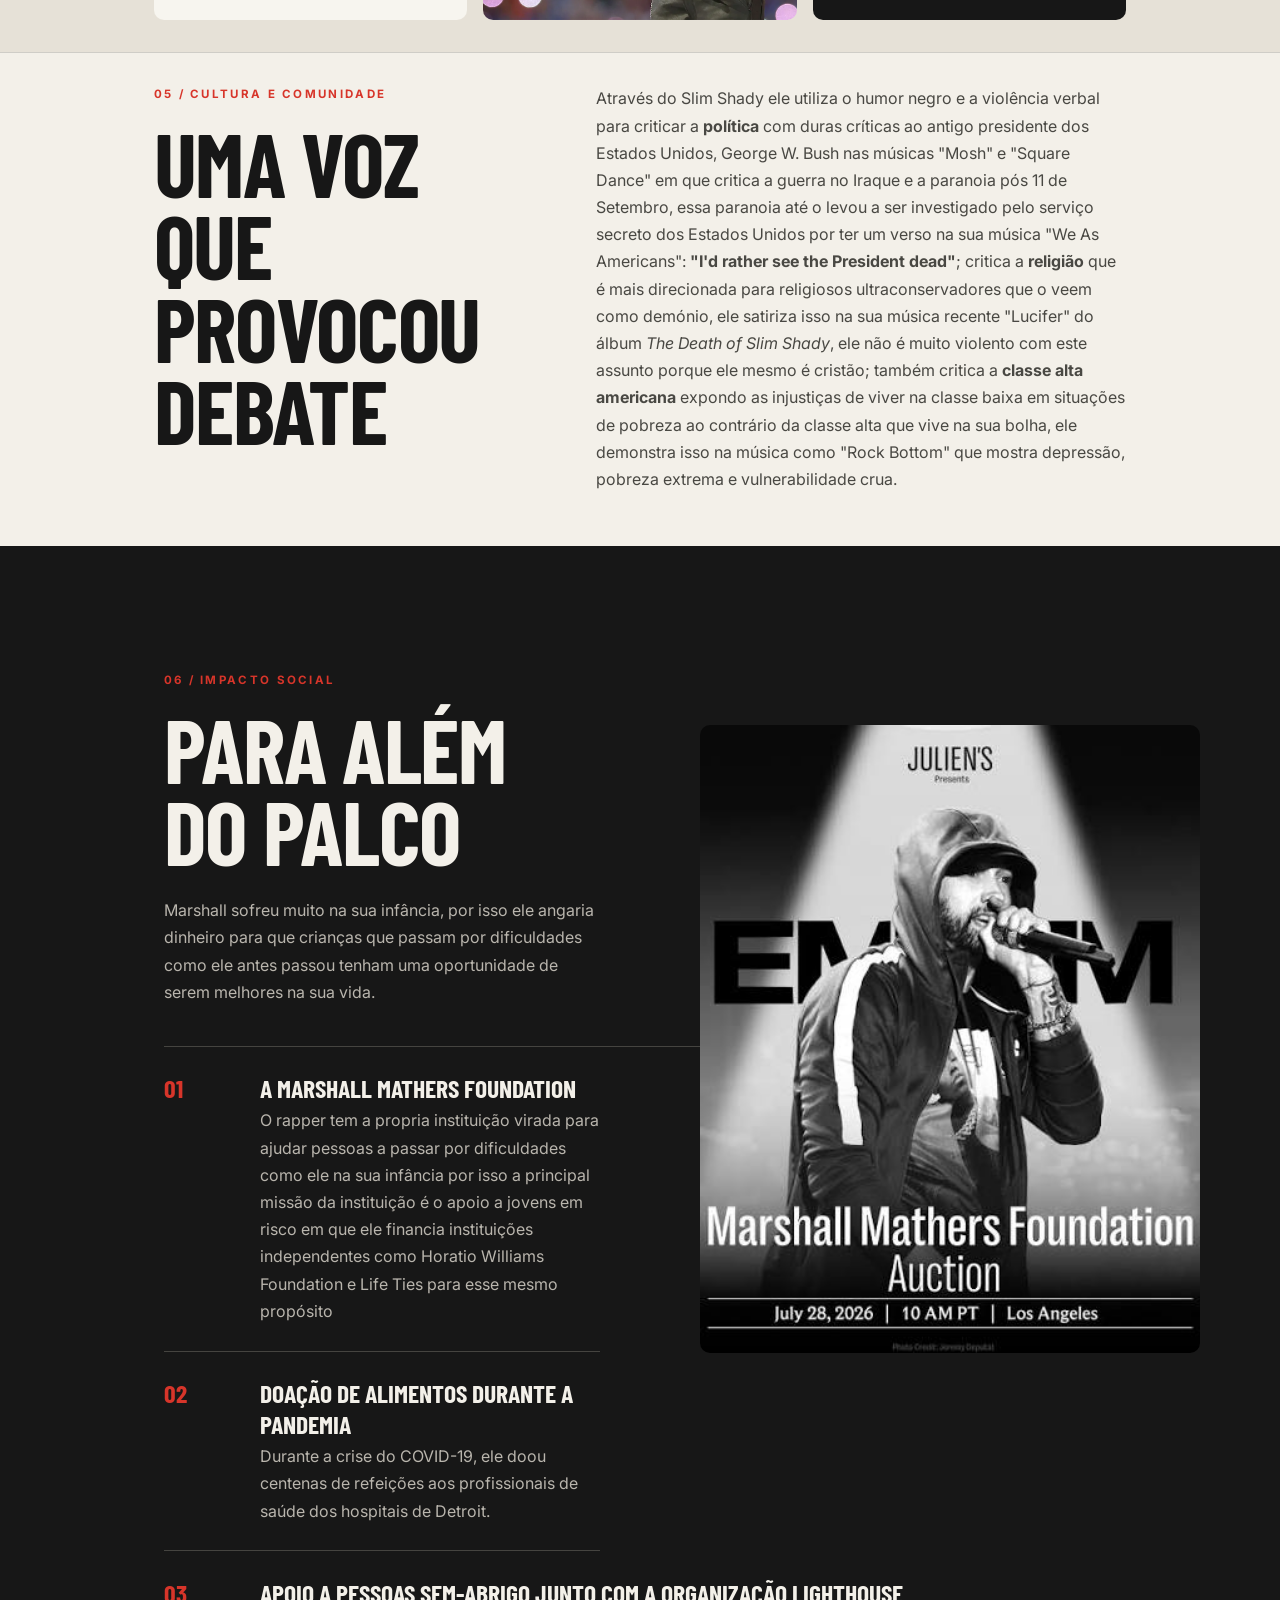
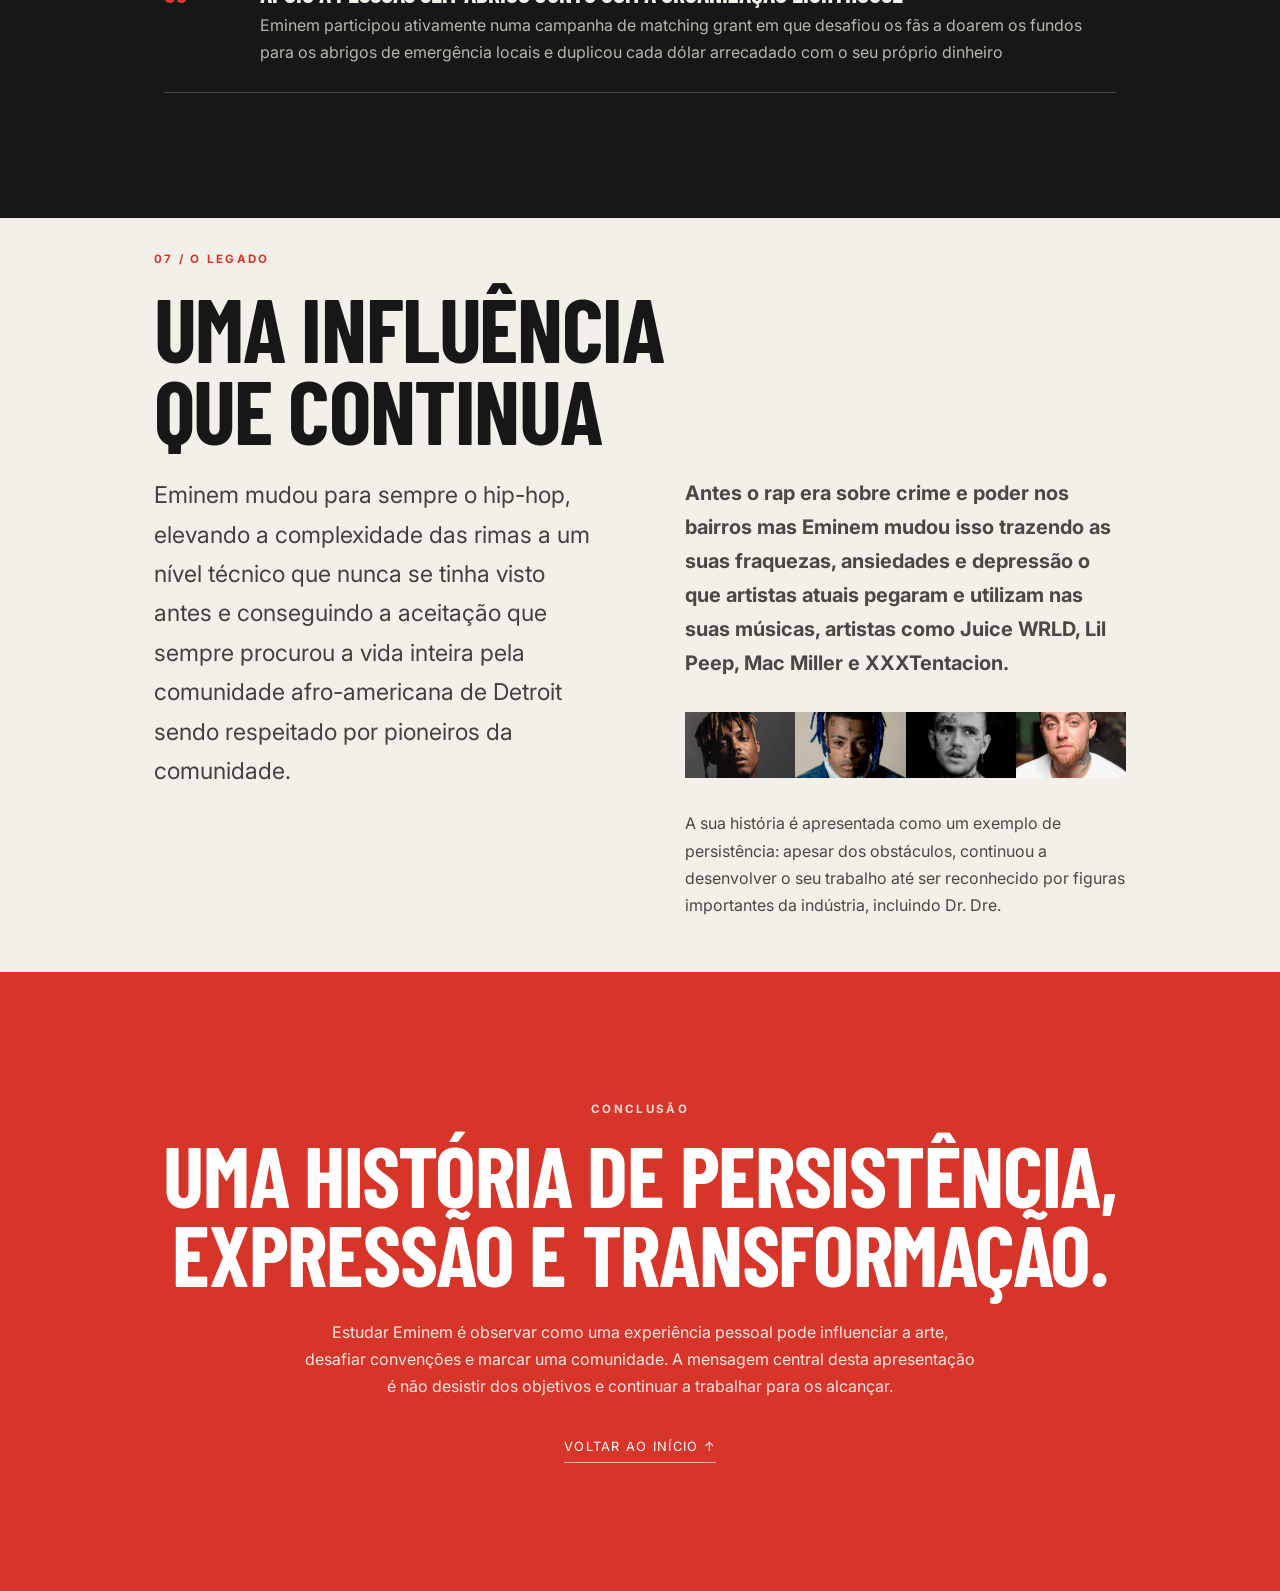
==== commit 0717932a: "Update HTML V16" ====
--- a/index.html
+++ b/index.html
@@ -72,7 +72,7 @@
       <div class="Photo3">
         <img src="Images/EminemPhoto2.png" alt="Young Eminem" style="border-radius: 10px;">
       </div>
-      <p class="lead2"><strong>Marshall</strong> nasceu em Detroit, Estados Unidos da América a 17/10/1972. Tem 53 anos, 1,73m de altura com olhos de cor azul-claro e cabelo naturalmente castanho. Usa frequentemente bonés, hoodies, calças largas e ténis desportivos seguindo o estilo do hip-hop.<br> É reconhecido como rapper, compositor, produtor musical tendo ainda participado como ator no filme "8 Mile". Filme inspirado na sua própria vida onde ele produziu a música <span id="LoseYourself">"Lose Yourself"</span> que o levou a ganhar o Oscar de Melhor Canção Original.<br> Ele é pai de três filhas: Hailie Jade Mathers, sua única filha biológica, Alaina Marie Scott e Stevie Laine Mathers, ambas adotadas.<br></p>
+      <p class="lead2"><strong>Marshall</strong> nasceu em Detroit, uma cidade num colapso industrial, social e económico, marcada por uma profunda segregação racial, degradação urbana e as maiores taxas de criminalidade nos Estados Unidos, chegando a quebrar recordes.<br>Tem 53 anos, 1,73m de altura com olhos de cor azul-claro e cabelo naturalmente castanho. Usa frequentemente bonés, hoodies, calças largas e ténis desportivos seguindo o estilo do hip-hop.</br> É reconhecido como rapper, compositor, produtor musical tendo ainda participado como ator no filme "8 Mile". Filme inspirado na sua própria vida onde ele produziu a música <span id="LoseYourself">"Lose Yourself"</span> que o levou a ganhar o Oscar de Melhor Canção Original.<br> Ele é pai de três filhas: Hailie Jade Mathers, sua única filha biológica, Alaina Marie Scott e Stevie Laine Mathers, ambas adotadas.<br></p>
     </section>
 
     <section class="influence section">
@@ -87,8 +87,8 @@
         <h2>Uma trajetória<br>de superação</h2>
       </div>
       <div class="copy">
-        <p style="font-size: 18px;" class="paragraph"><b>O famoso rapper cresceu sozinho com a mãe em contexto de pobreza e instabilidade. Na escola, enfrentou bullying severo que uma vez deixou-o em coma no hospital por 10 dias, esta foi uma das razões que o levou a reprovar várias vezes e aos 17 desistiu completamente da escola. Na sua adolescência obteve uma cópia do albúm <i>Licensed to III</i> do grupo Beastie Boys e foi a partir daí que se passou a interessar pelo hip-hop, fazendo raps amadores com apenas 14 anos sob o nome de M&M.<br>Em 1997, Los Angeles, o rapper Dr. Dre recebeu uma cassete de demonstração do albúm <i>The Slim Shady EP</i> e quando ouviu a cassete quis logo conhecer o autor e, a partir de 1999 no lançamento oficial do álbum, a carreira de Eminem cresceu exponencialmente.</br>Ao longo do tempo foi quebrando barreiras raciais ligadas ao hip-hop por ser um estilo de música maioritariamente ligado à cultura afro-americana demonstrando que no mundo da música não tem lugar para ideias raciais.</b></p>
-        <div class="timeline">
+        <p style="font-size: 18px;" class="paragraph"><b>O famoso rapper cresceu sozinho com a mãe em contexto de pobreza, mudando constantemente de casa, e instabilidade. Estes problemas moldaram certos comportamentos que o rapper demonstra hoje em dia como o isolamento social devido ás frequentes mudanças de cidade e de escola, o desinteresse escolar devido ao ambiente instável em que ele vivia e o seu uso dos seus alter egos como defesa como por exemplo o Slim Shady que funciona como uma maneira de se expressar mais violenta e sarcástica para lidar com a sua raiva acumulada.<br>Começou a trabalhar como cozinheiro, fazia cerca de 60 horas por semana só para poder sustentar a sua filha recém-nascida, mesmo após atingir a fama ele continua a demonstrar hábitos financeiros cautelosos evitando o gasto desnecessário de dinheiro com medo de voltar às condições de pobreza da sua infância, devido ao abandono que passou na sua infância o rapper tornou-se um pai extremamente presente e dedicado para com as suas filhas, além da Hailie (a sua única filha biológica) ele tambêm adotou duas crianças, Alaina e Stevie, para garantir que tivessem a estabilidade que ele nunca teve.</br>
+        <p style="font-size: 18px;" class="paragraph">Na escola, enfrentou bullying severo que uma vez deixou-o em coma no hospital por 10 dias, esta foi uma das razões que o levou a reprovar várias vezes e aos 17 desistiu completamente da escola. Na sua adolescência obteve uma cópia do albúm <i>Licensed to III</i> do grupo Beastie Boys e foi a partir daí que se passou a interessar pelo hip-hop, fazendo raps amadores com apenas 14 anos sob o nome de M&M.<br>Em 1997, Los Angeles, o rapper Dr. Dre recebeu uma cassete de demonstração do albúm <i>The Slim Shady EP</i> e quando ouviu a cassete quis logo conhecer o autor e, a partir de 1999 no lançamento oficial do álbum, a carreira de Eminem cresceu exponencialmente.</br>Ao longo do tempo foi quebrando barreiras raciais ligadas ao hip-hop por ser um estilo de música maioritariamente ligado à cultura afro-americana demonstrando que no mundo da música não tem lugar para ideias raciais.</b></p>
           <div><span>1999</span><p>Lançamento de <em>The Slim Shady LP</em> e crescimento da sua popularidade.</p></div>
           <div><span>2000–2013</span><p>Canções marcantes como <em><span id="TheRealSlimShady">The Real Slim Shady</span></em>, <em><span id="WithoutMe">Without Me</span></em>, <em><span id="Mockingbird">Mockingbird</span></em> e <em><span id="RapGodT">Rap God</span></em>.</p></div>
           <div><span>2007–2008</span><p>O documento destaca o seu processo de reabilitação e a sobriedade alcançada em 2008.</p></div>
@@ -99,7 +99,7 @@
     <section class="identities section" id="identidades">
       <p class="eyebrow">04 / IDENTIDADE ARTÍSTICA</p>
       <h2>Três identidades, uma só mente</h2>
-      <p class="section-intro"><b>Apesar de serem frequentemente associadas a personalidades distintas, Marshall Mathers, Eminem e Slim Shady representam diferentes facetas de uma única pessoa. Cada identidade possui características próprias e permite explorar diferentes experiências, emoções e estilos musicais.</b></p>
+      <p class="section-intro"><b>Apesar de serem frequentemente associadas a personalidades distintas, Marshall Mathers, Eminem e Slim Shady representam diferentes facetas de uma única pessoa. Cada identidade possui características próprias e permite explorar diferentes experiências, emoções e estilos musicais, cada um muda o comportamento, a maneira de ser e a maneira de estar do Marshall, sendo todas um só mas diferentes ao mesmo tempo.</b></p>
       <div class="cards">
         <article class="card card-empty1"></article>
         <article class="card card-red">
--- a/style.css
+++ b/style.css
@@ -150,8 +150,25 @@
 .Photo3 img { width: 550px; height: auto; flex-shrink: 0; }
 .Photo3 h2 { white-space: nowrap; }
 
-.Photo4 { float: right; width: 350px; height: auto; margin: -300px 500px 0px 100px; white-space: nowrap; }
-.Photo4 img { width: 250px; height: 150px; object-fit: cover;}
+.Photo4 {
+    display: flex;
+    flex-direction: row;
+    flex-wrap: nowrap;
+
+    width: 100%;
+    max-width: 100%;
+
+    margin: 2rem 0;
+}
+
+.Photo4 img {
+    width: 25%;
+    min-width: 0;
+    height: auto;
+    aspect-ratio: 5 / 3;
+    object-fit: cover;
+}
+
 .clear { clear: both; }
 
 .Photo5 { float: right; width: 350px; height: auto; margin: clamp(3rem, 5vw, 9rem) clamp(3rem, 6vw, 12rem) 0px 100px; white-space: nowrap; }
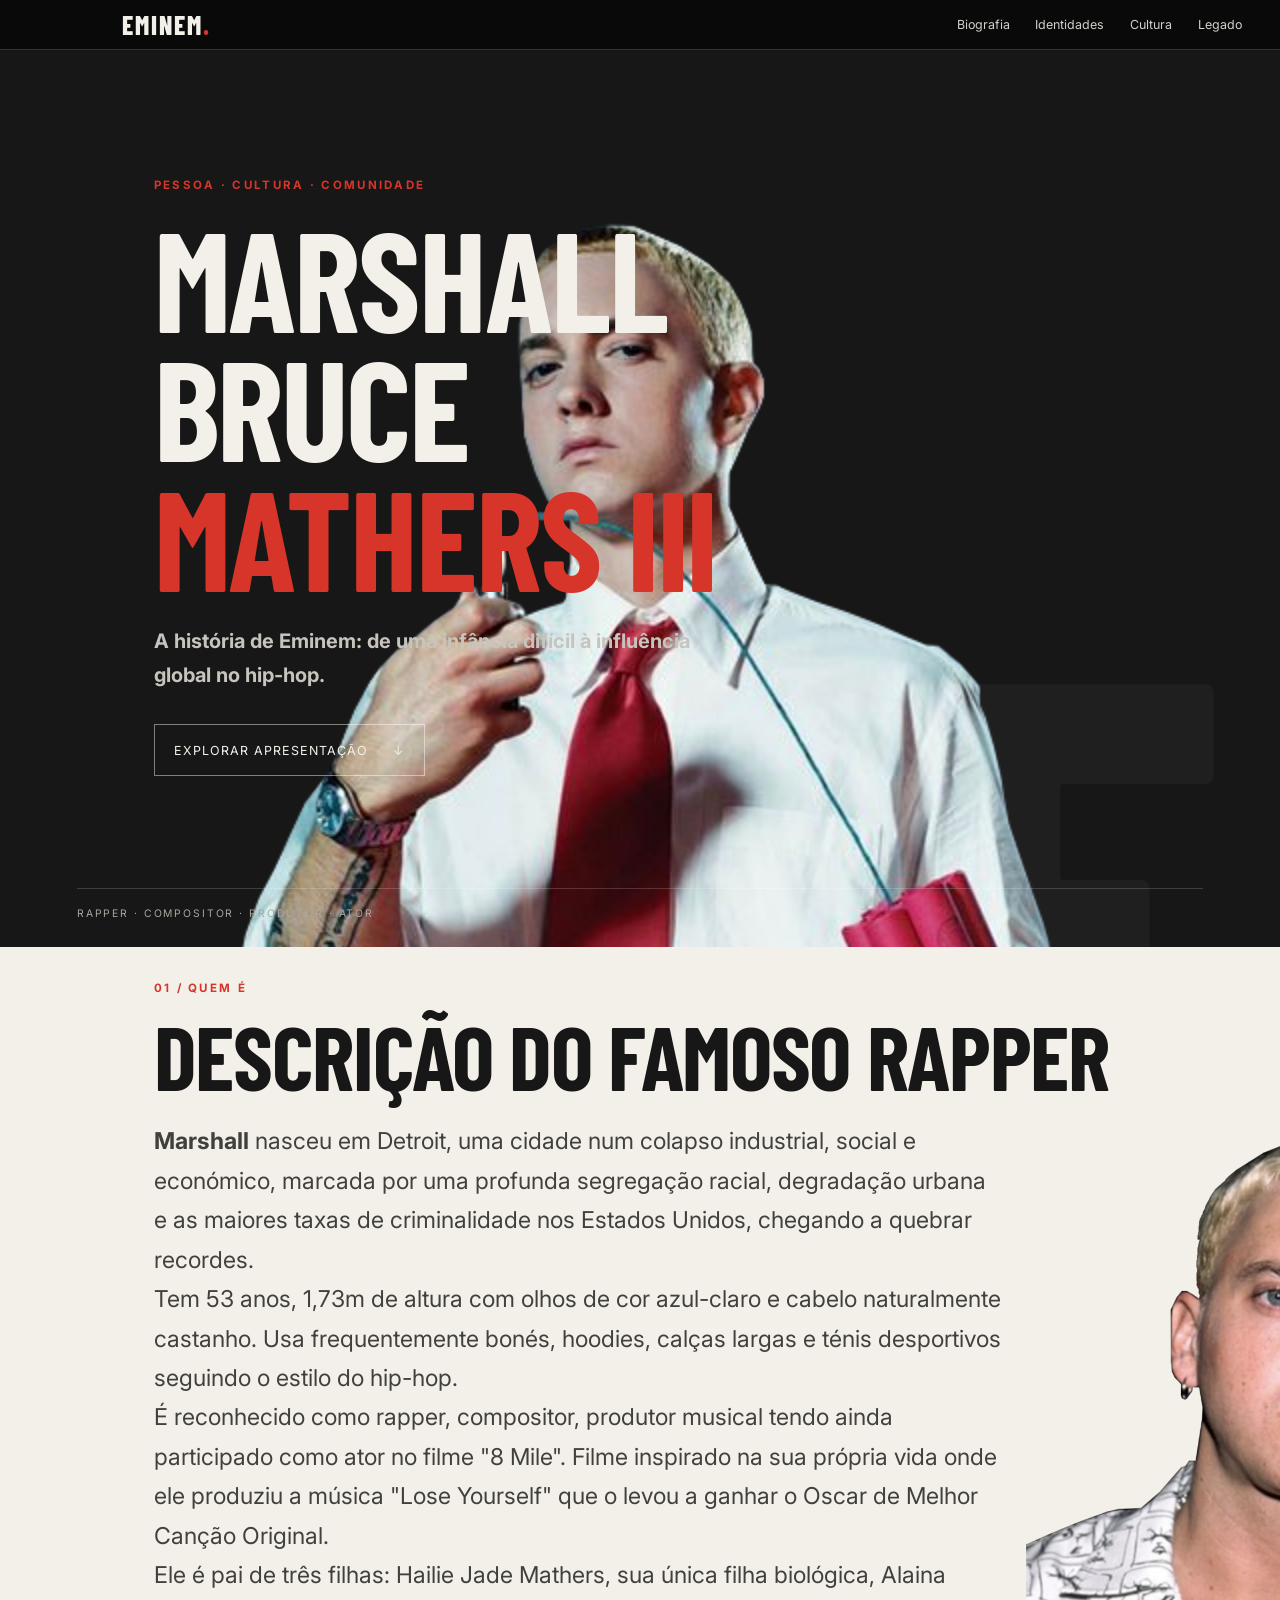
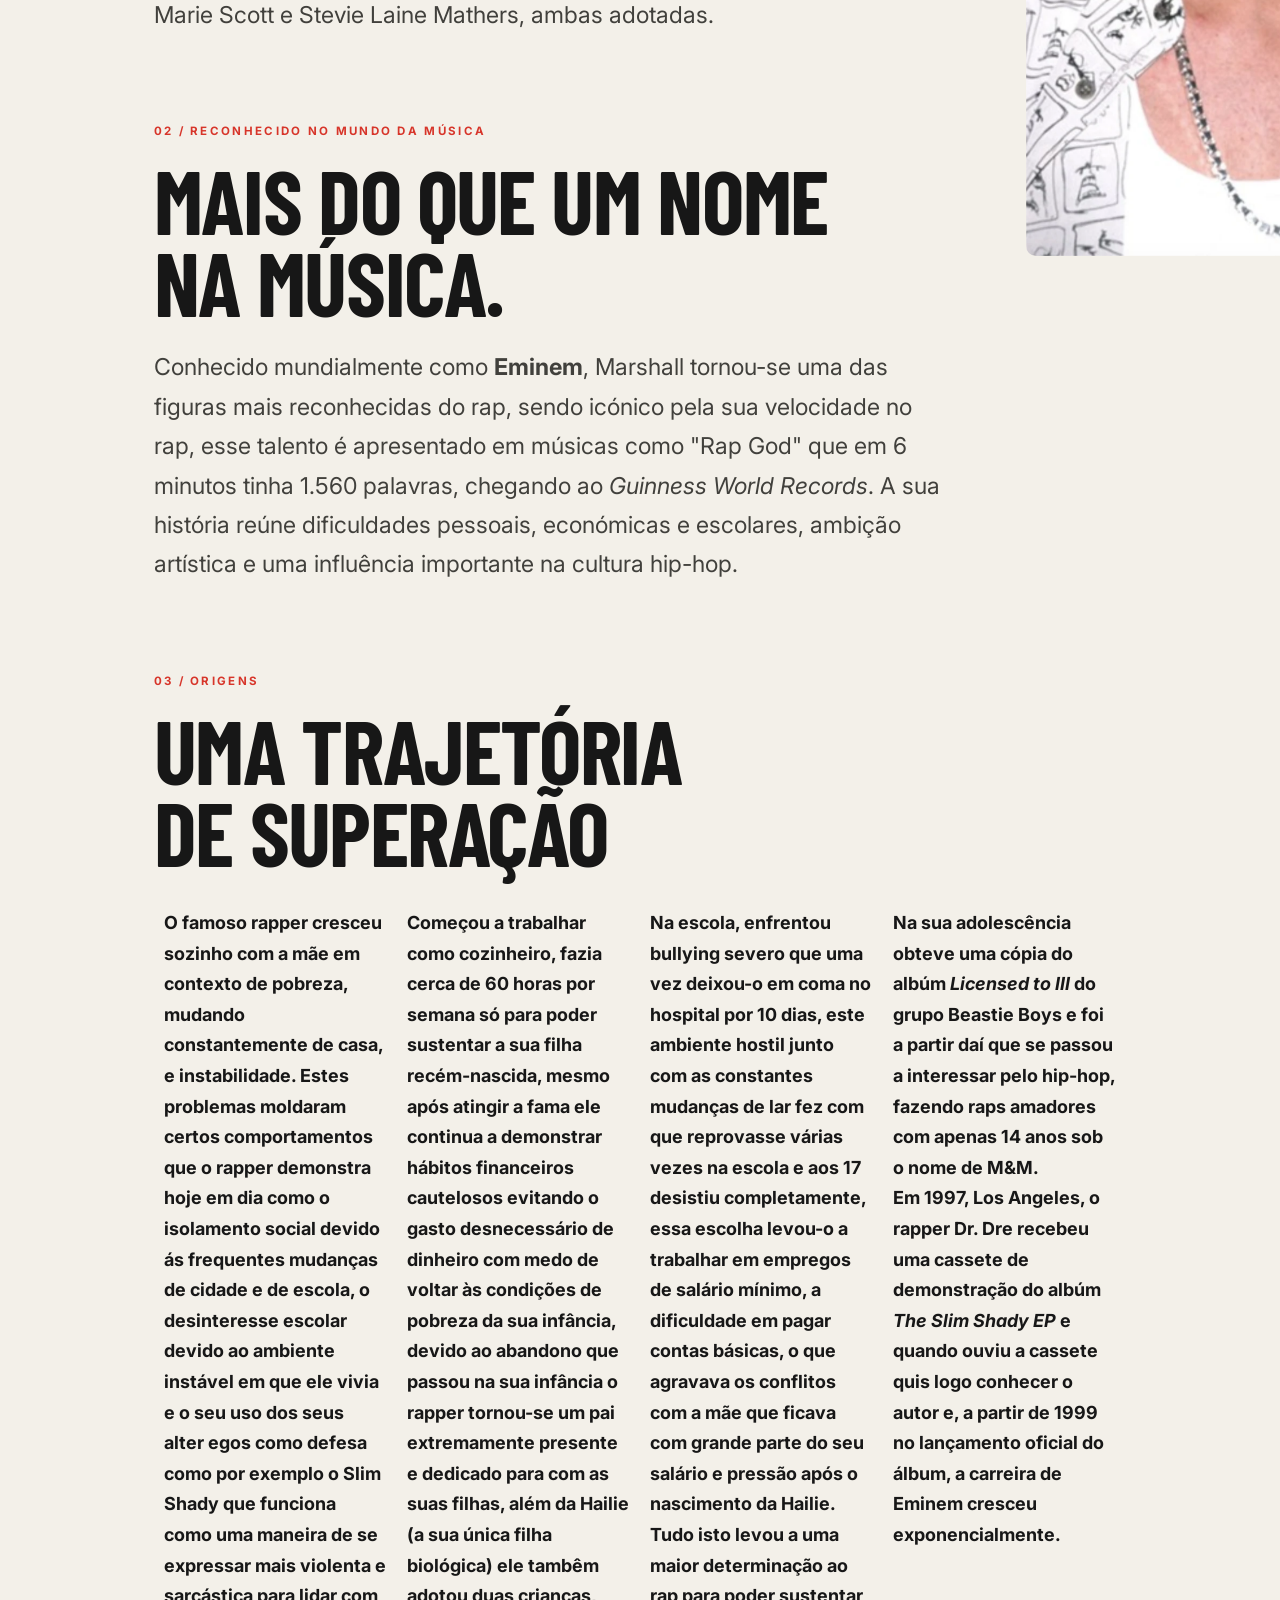
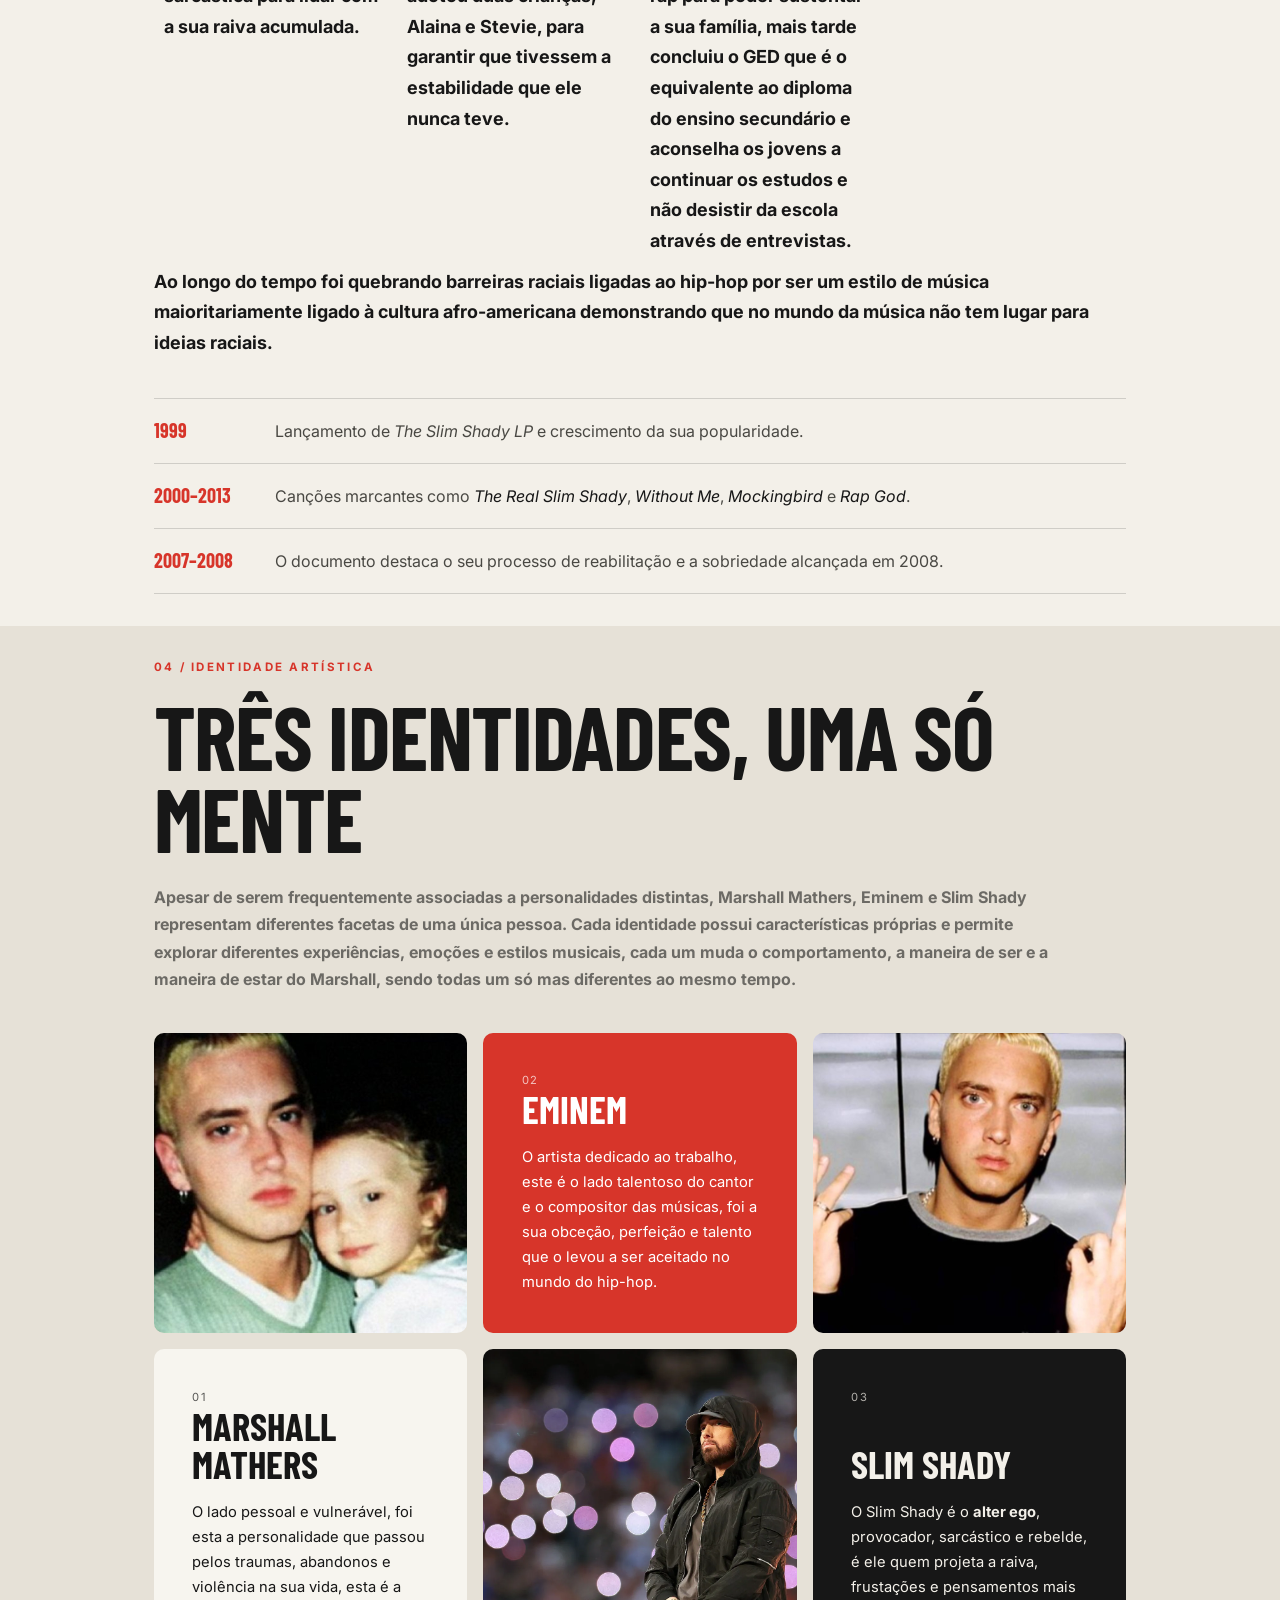
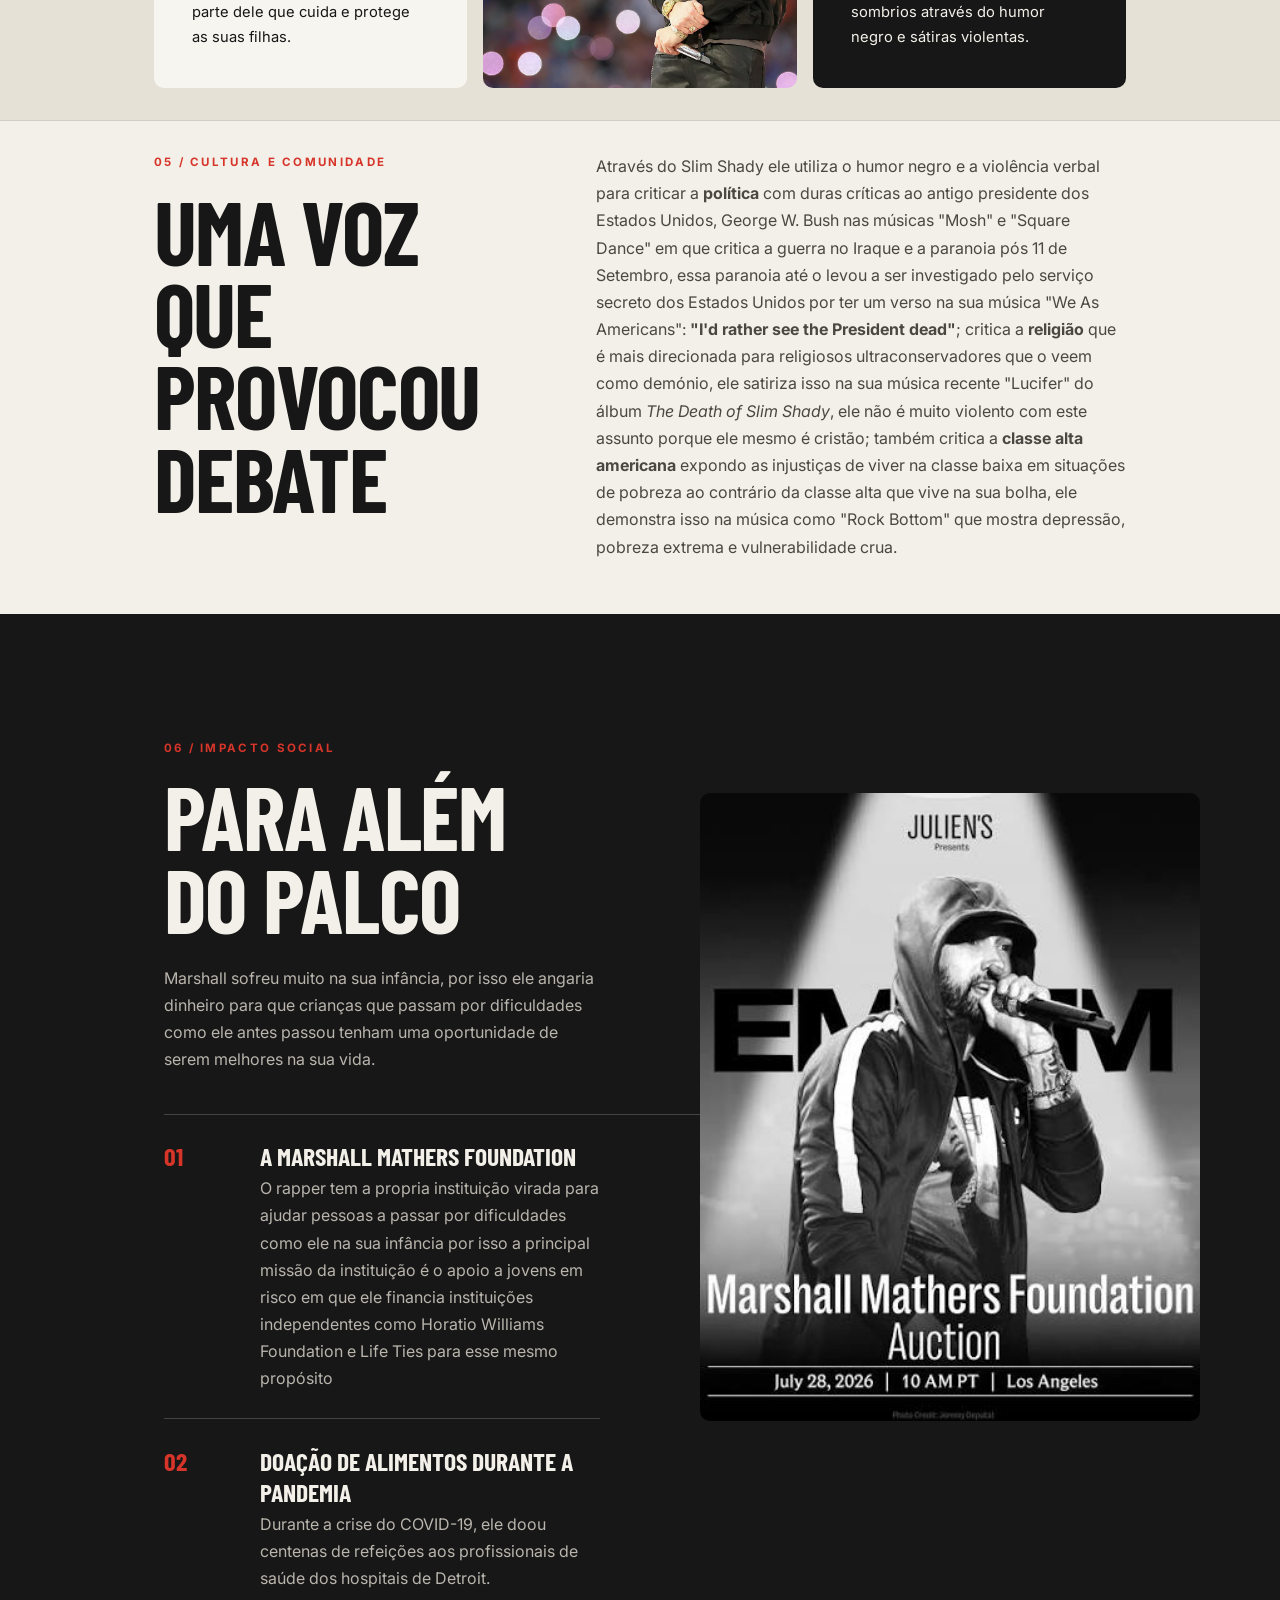
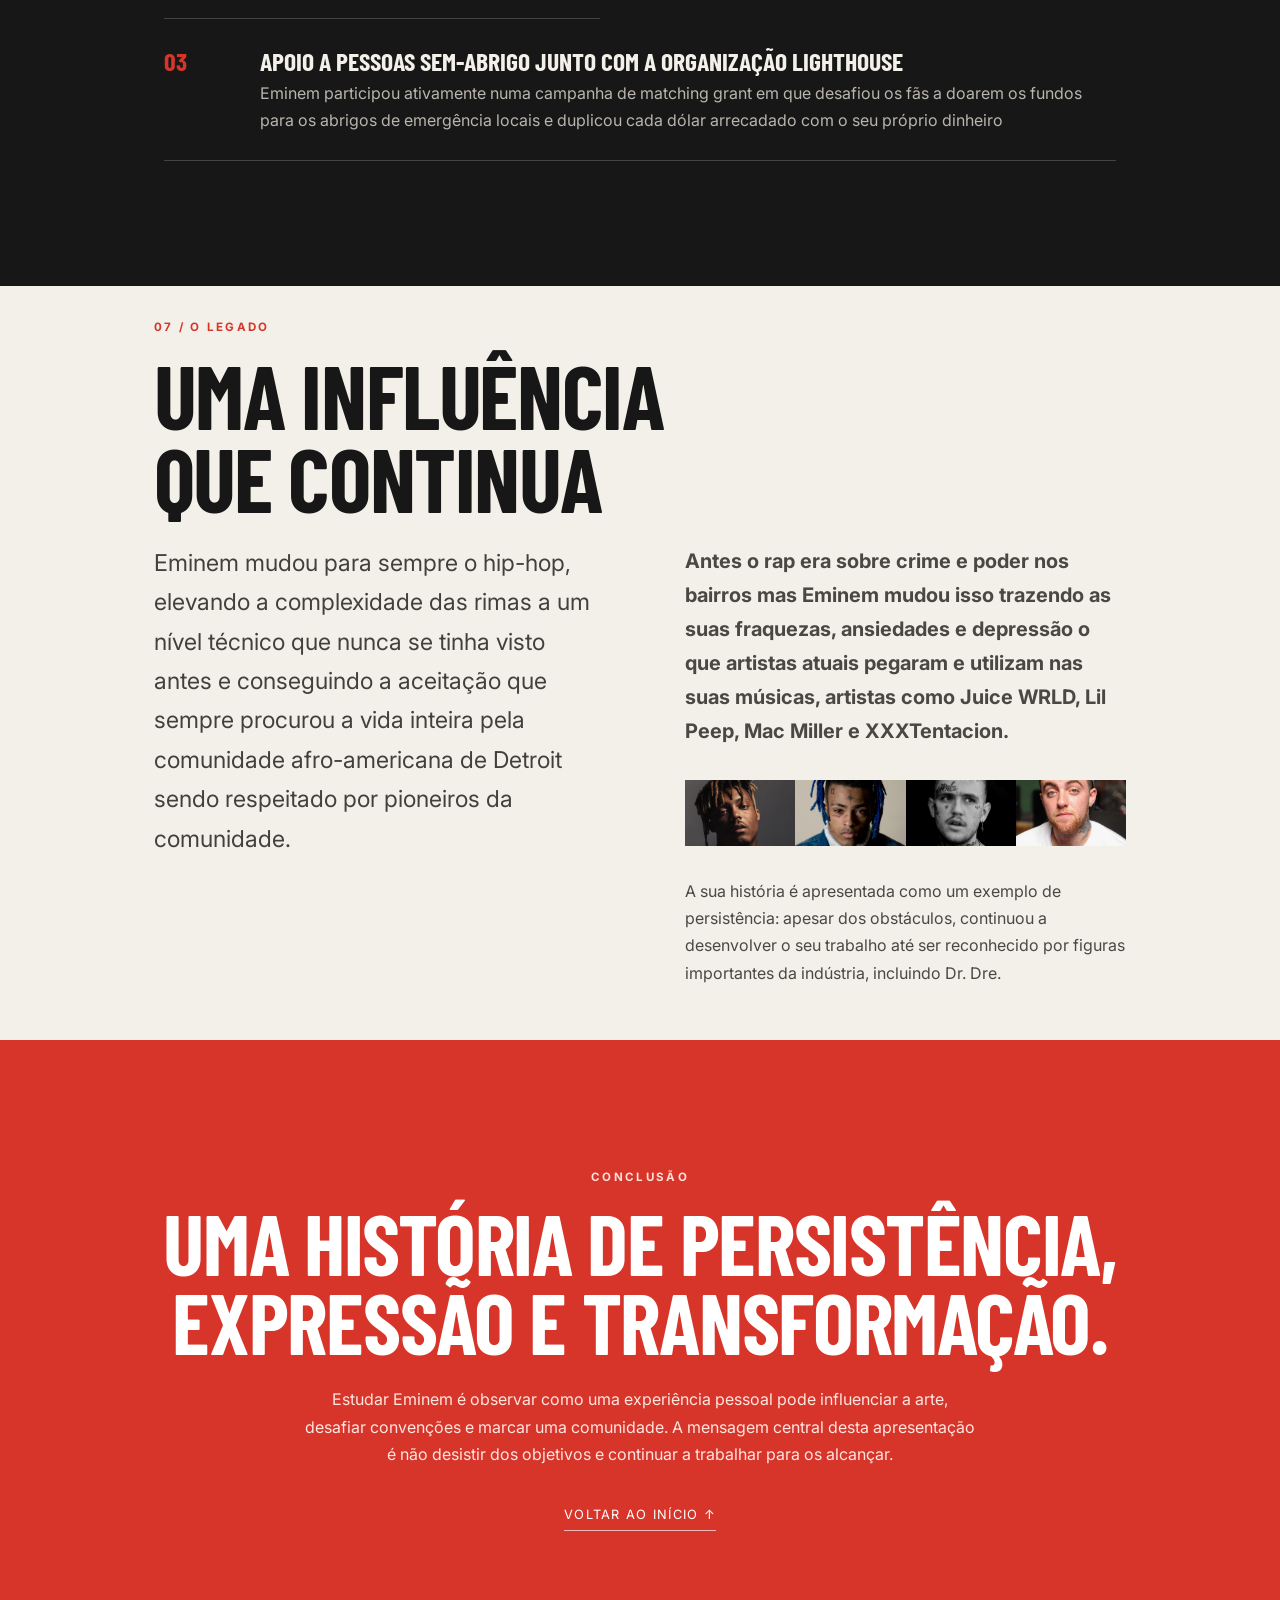
==== commit 50e84675: "Update HTML V17" ====
--- a/index.html
+++ b/index.html
@@ -78,17 +78,23 @@
     <section class="influence section">
       <p class="eyebrow">02 / RECONHECIDO NO MUNDO DA MÚSICA</p>
       <h2>Mais do que um nome<br>na música.</h2>
-      <p class="lead">Conhecido mundialmente como <strong>Eminem</strong>, Marshall tornou-se uma das figuras mais reconhecidas do rap, sendo icónico pela sua velocidade no rap, esse talento é apresentado em músicas como <span id="RapGod">"Rap God"</span> que em 6 minutos tinha 1.560 palavras. A sua história reúne dificuldades pessoais, económicas e escolares, ambição artística e uma influência importante na cultura hip-hop.</p>
+      <p class="lead">Conhecido mundialmente como <strong>Eminem</strong>, Marshall tornou-se uma das figuras mais reconhecidas do rap, sendo icónico pela sua velocidade no rap, esse talento é apresentado em músicas como <span id="RapGod">"Rap God"</span> que em 6 minutos tinha 1.560 palavras, chegando ao <i>Guinness World Records</i>. A sua história reúne dificuldades pessoais, económicas e escolares, ambição artística e uma influência importante na cultura hip-hop.</p>
     </section>
 
-    <section class="section bio-grid">
+    <section class="section">
       <div>
         <p class="eyebrow">03 / ORIGENS</p>
         <h2>Uma trajetória<br>de superação</h2>
+        <div class="container">
+          <p> O famoso rapper cresceu sozinho com a mãe em contexto de pobreza, mudando constantemente de casa, e instabilidade. Estes problemas moldaram certos comportamentos que o rapper demonstra hoje em dia como o isolamento social devido ás frequentes mudanças de cidade e de escola, o desinteresse escolar devido ao ambiente instável em que ele vivia e o seu uso dos seus alter egos como defesa como por exemplo o Slim Shady que funciona como uma maneira de se expressar mais violenta e sarcástica para lidar com a sua raiva acumulada.</p>
+          <p> Começou a trabalhar como cozinheiro, fazia cerca de 60 horas por semana só para poder sustentar a sua filha recém-nascida, mesmo após atingir a fama ele continua a demonstrar hábitos financeiros cautelosos evitando o gasto desnecessário de dinheiro com medo de voltar às condições de pobreza da sua infância, devido ao abandono que passou na sua infância o rapper tornou-se um pai extremamente presente e dedicado para com as suas filhas, além da Hailie (a sua única filha biológica) ele tambêm adotou duas crianças, Alaina e Stevie, para garantir que tivessem a estabilidade que ele nunca teve.</p>
+          <p> Na escola, enfrentou bullying severo que uma vez deixou-o em coma no hospital por 10 dias, este ambiente hostil junto com as constantes mudanças de lar fez com que reprovasse várias vezes na escola e aos 17 desistiu completamente, essa escolha levou-o a trabalhar em empregos de salário mínimo, a dificuldade em pagar contas básicas, o que agravava os conflitos com a mãe que ficava com grande parte do seu salário e pressão após o nascimento da Hailie. Tudo isto levou a uma maior determinação ao rap para poder sustentar a sua família, mais tarde concluiu o GED que é o equivalente ao diploma do ensino secundário e aconselha os jovens a continuar os estudos e não desistir da escola através de entrevistas.</p>
+          <p> Na sua adolescência obteve uma cópia do albúm <i>Licensed to III</i> do grupo Beastie Boys e foi a partir daí que se passou a interessar pelo hip-hop, fazendo raps amadores com apenas 14 anos sob o nome de M&M.<br>Em 1997, Los Angeles, o rapper Dr. Dre recebeu uma cassete de demonstração do albúm <i>The Slim Shady EP</i> e quando ouviu a cassete quis logo conhecer o autor e, a partir de 1999 no lançamento oficial do álbum, a carreira de Eminem cresceu exponencialmente.</p>
+        </div>
+        <p style="font-size: 18px; font-weight: bold">Ao longo do tempo foi quebrando barreiras raciais ligadas ao hip-hop por ser um estilo de música maioritariamente ligado à cultura afro-americana demonstrando que no mundo da música não tem lugar para ideias raciais.</p>
       </div>
       <div class="copy">
-        <p style="font-size: 18px;" class="paragraph"><b>O famoso rapper cresceu sozinho com a mãe em contexto de pobreza, mudando constantemente de casa, e instabilidade. Estes problemas moldaram certos comportamentos que o rapper demonstra hoje em dia como o isolamento social devido ás frequentes mudanças de cidade e de escola, o desinteresse escolar devido ao ambiente instável em que ele vivia e o seu uso dos seus alter egos como defesa como por exemplo o Slim Shady que funciona como uma maneira de se expressar mais violenta e sarcástica para lidar com a sua raiva acumulada.<br>Começou a trabalhar como cozinheiro, fazia cerca de 60 horas por semana só para poder sustentar a sua filha recém-nascida, mesmo após atingir a fama ele continua a demonstrar hábitos financeiros cautelosos evitando o gasto desnecessário de dinheiro com medo de voltar às condições de pobreza da sua infância, devido ao abandono que passou na sua infância o rapper tornou-se um pai extremamente presente e dedicado para com as suas filhas, além da Hailie (a sua única filha biológica) ele tambêm adotou duas crianças, Alaina e Stevie, para garantir que tivessem a estabilidade que ele nunca teve.</br>
-        <p style="font-size: 18px;" class="paragraph">Na escola, enfrentou bullying severo que uma vez deixou-o em coma no hospital por 10 dias, esta foi uma das razões que o levou a reprovar várias vezes e aos 17 desistiu completamente da escola. Na sua adolescência obteve uma cópia do albúm <i>Licensed to III</i> do grupo Beastie Boys e foi a partir daí que se passou a interessar pelo hip-hop, fazendo raps amadores com apenas 14 anos sob o nome de M&M.<br>Em 1997, Los Angeles, o rapper Dr. Dre recebeu uma cassete de demonstração do albúm <i>The Slim Shady EP</i> e quando ouviu a cassete quis logo conhecer o autor e, a partir de 1999 no lançamento oficial do álbum, a carreira de Eminem cresceu exponencialmente.</br>Ao longo do tempo foi quebrando barreiras raciais ligadas ao hip-hop por ser um estilo de música maioritariamente ligado à cultura afro-americana demonstrando que no mundo da música não tem lugar para ideias raciais.</b></p>
+        <div class="timeline">
           <div><span>1999</span><p>Lançamento de <em>The Slim Shady LP</em> e crescimento da sua popularidade.</p></div>
           <div><span>2000–2013</span><p>Canções marcantes como <em><span id="TheRealSlimShady">The Real Slim Shady</span></em>, <em><span id="WithoutMe">Without Me</span></em>, <em><span id="Mockingbird">Mockingbird</span></em> e <em><span id="RapGodT">Rap God</span></em>.</p></div>
           <div><span>2007–2008</span><p>O documento destaca o seu processo de reabilitação e a sobriedade alcançada em 2008.</p></div>
--- a/style.css
+++ b/style.css
@@ -36,7 +36,7 @@
 h2 { font-size: clamp(3.2rem, 7vw, 6.3rem); margin-bottom: 1.6rem; }
 .lead { max-width: 800px; font-size: clamp(1.1rem, 2vw, 1.45rem); line-height: 1.7; color: #41403c; }
 .bio-grid { display: grid; grid-template-columns: minmax(220px, .8fr) minmax(0, 1.2fr); gap: clamp(2rem, 7vw, 7rem); border-top: 1px solid var(--line); }
-.copy { max-width: none; color: #494843; }
+.copy { max-width: none; color: #494843;  }
 .copy p { margin-bottom: 1.3rem; }
 .timeline { margin-top: 2.5rem; border-top: 1px solid var(--line); }
 .timeline > div { display: grid; grid-template-columns: 105px 1fr; gap: 1rem; padding: 1.15rem 0; border-bottom: 1px solid var(--line); }
@@ -174,6 +174,17 @@
 .Photo5 { float: right; width: 350px; height: auto; margin: clamp(3rem, 5vw, 9rem) clamp(3rem, 6vw, 12rem) 0px 100px; white-space: nowrap; }
 .Photo5 img { width: 500px; height: auto; object-fit: cover; border-radius: 10px;}
 
+.container {
+  display: flex;
+}
+
+.container p {
+  margin: 10px;
+  font-size: 18px;
+  flex: 1;
+  font-weight: bold;
+}
+
 footer { display: flex; justify-content: space-between; gap: 1rem; padding: 1.5rem clamp(1.25rem, 6vw, 6.5rem); background: #111; color: #aaa69f; font-size: .65rem; letter-spacing: .08em; }
 
 @media (max-width: 760px) {
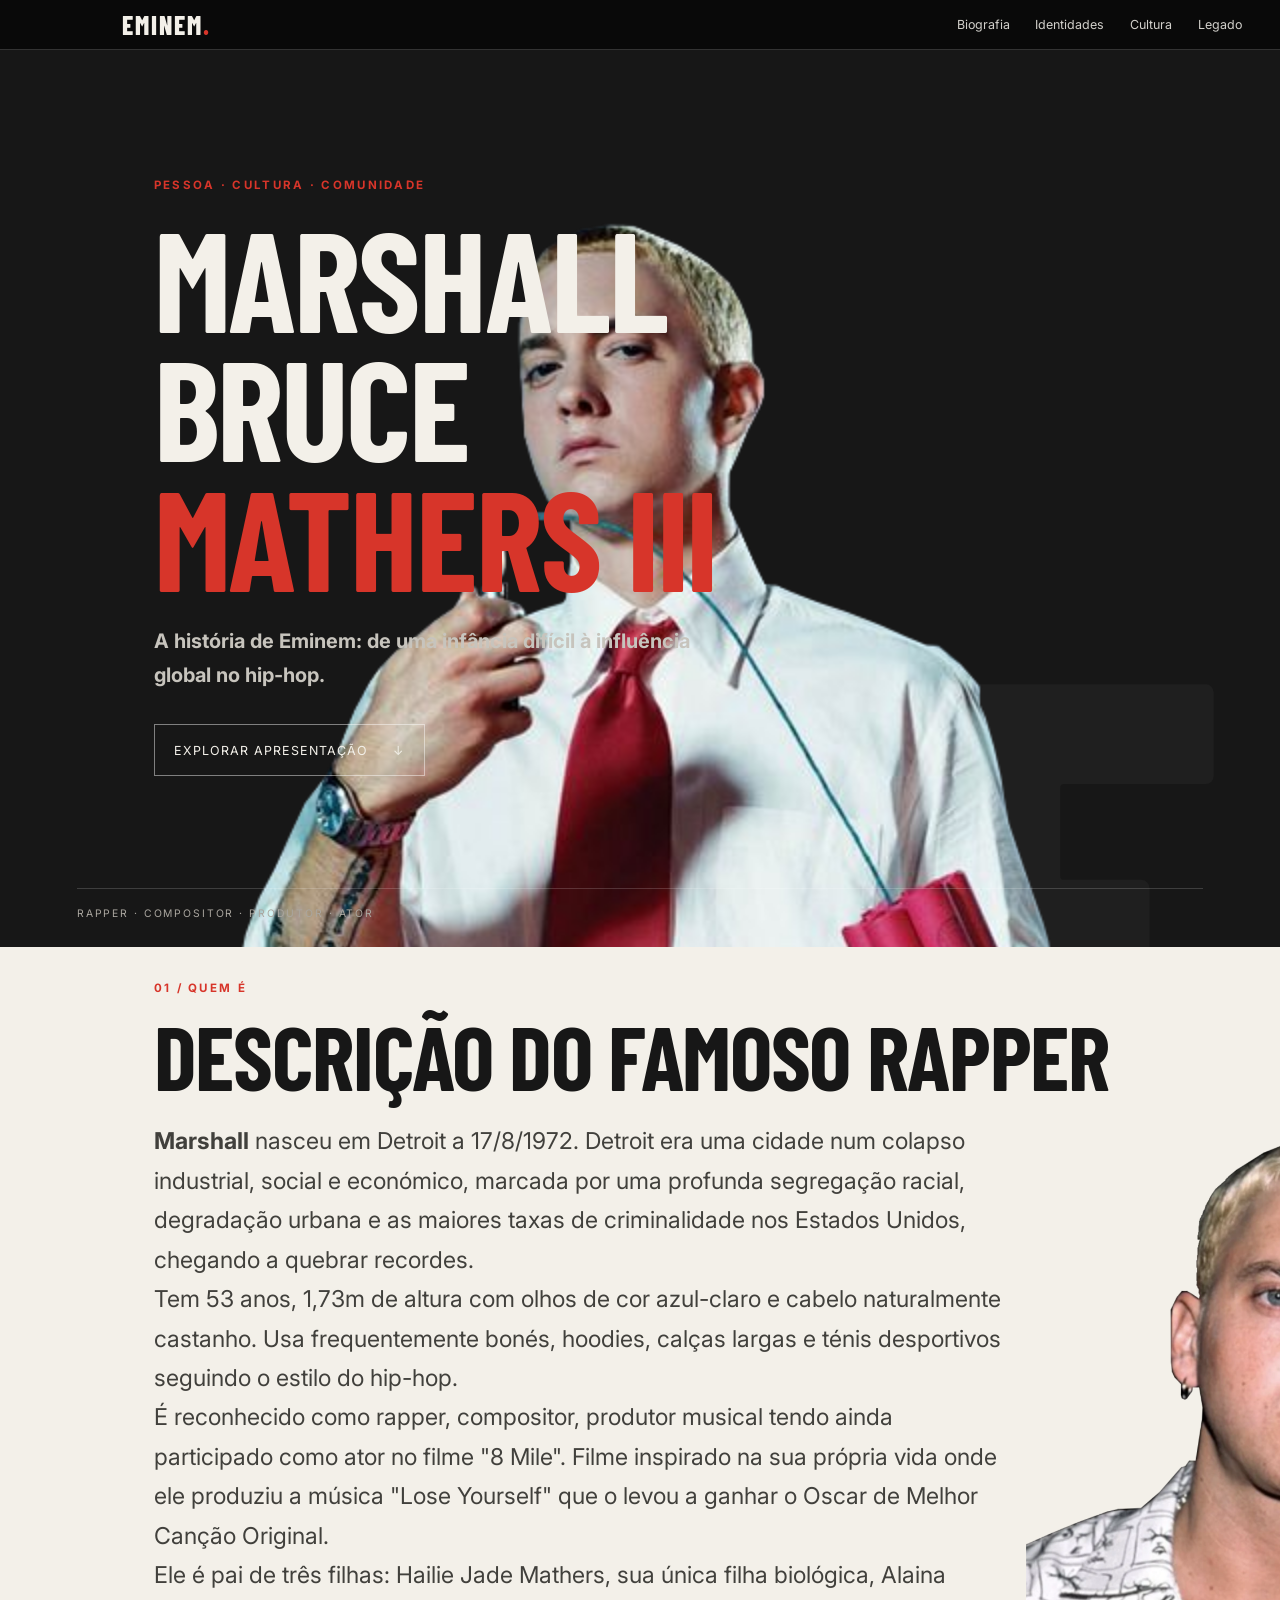
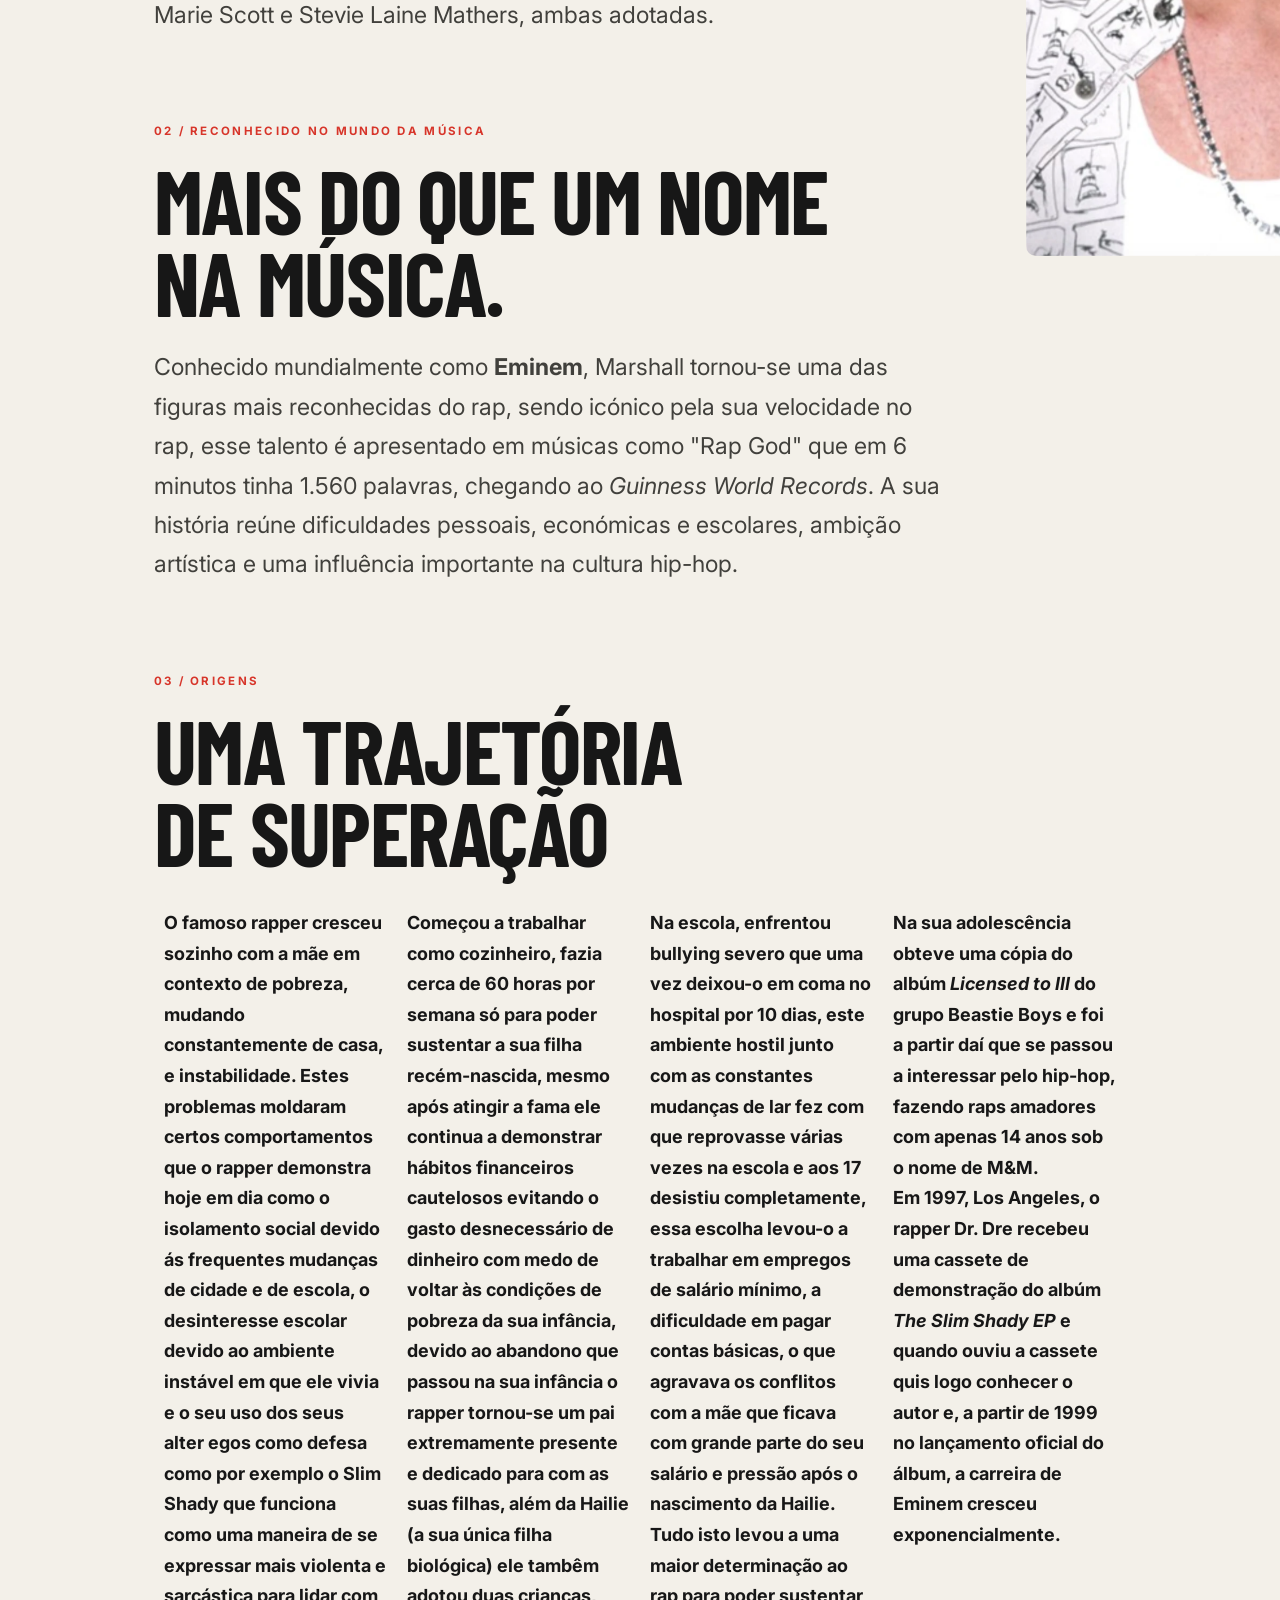
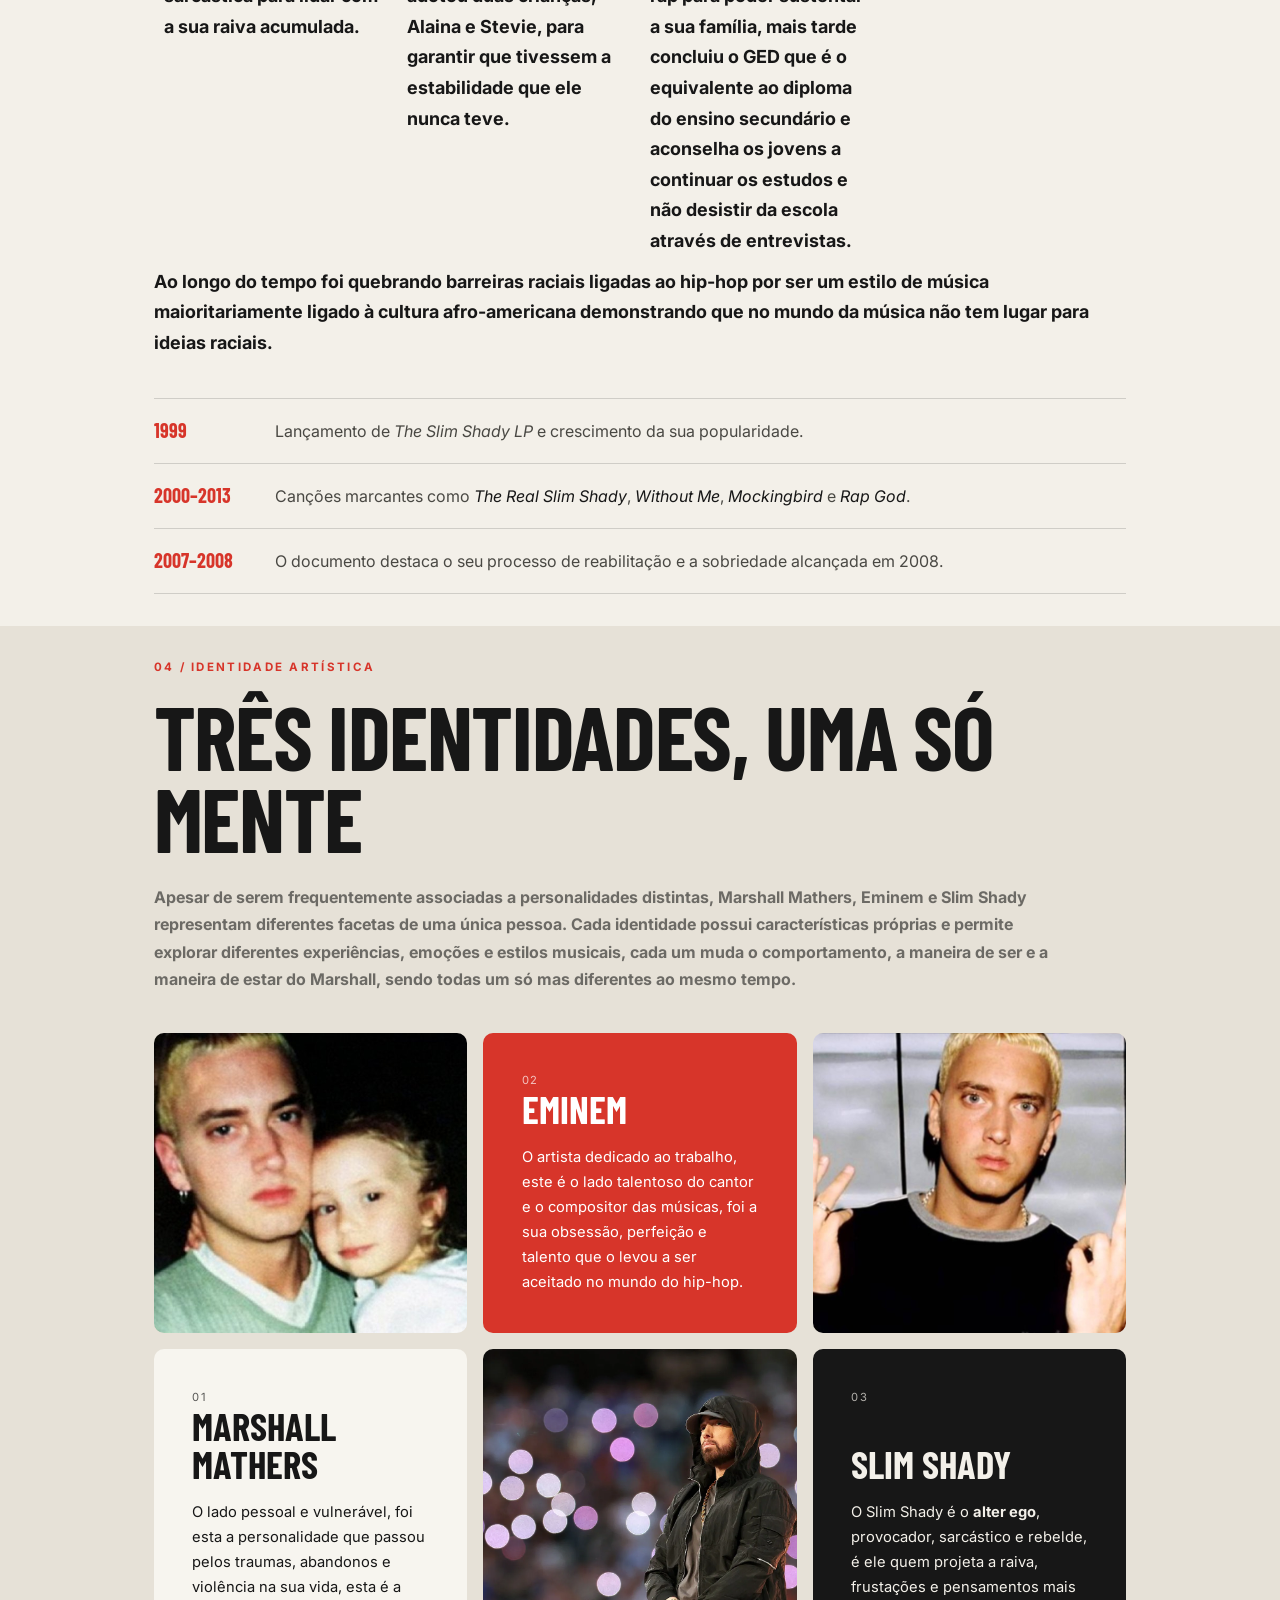
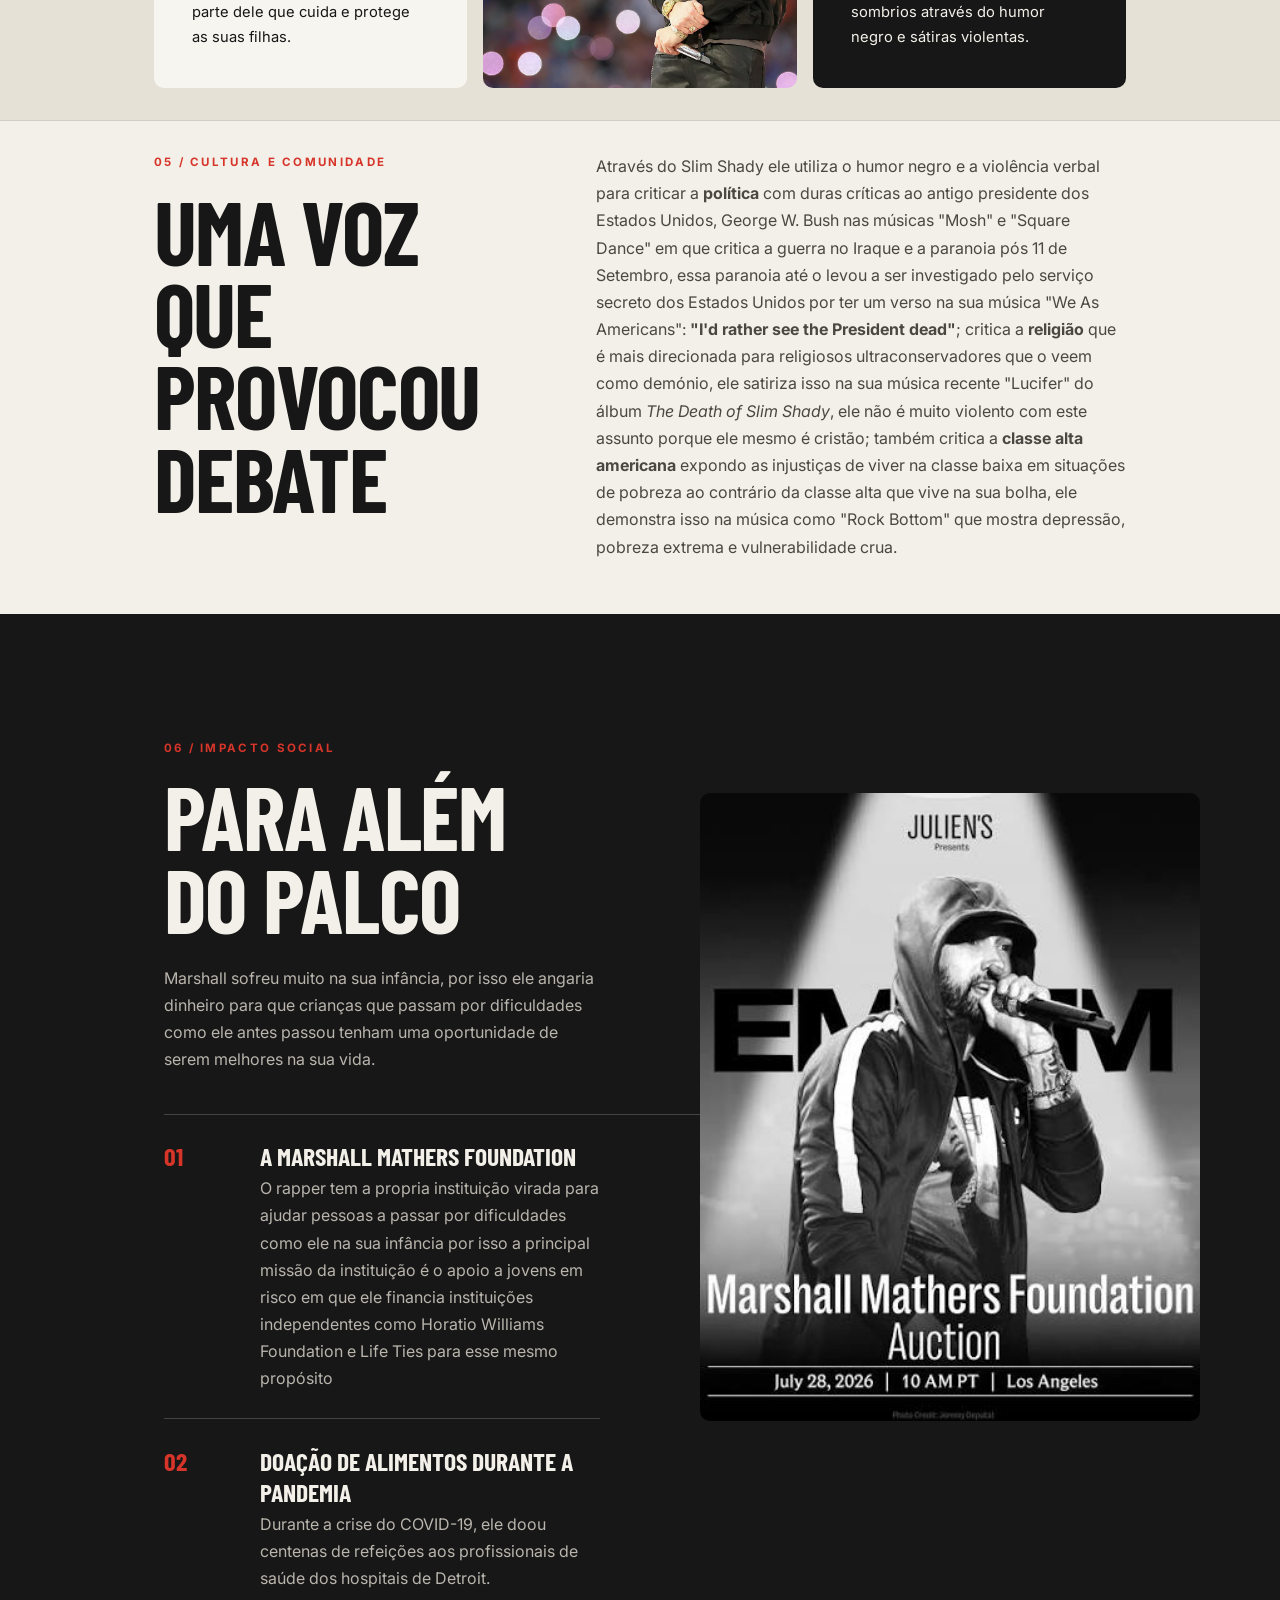
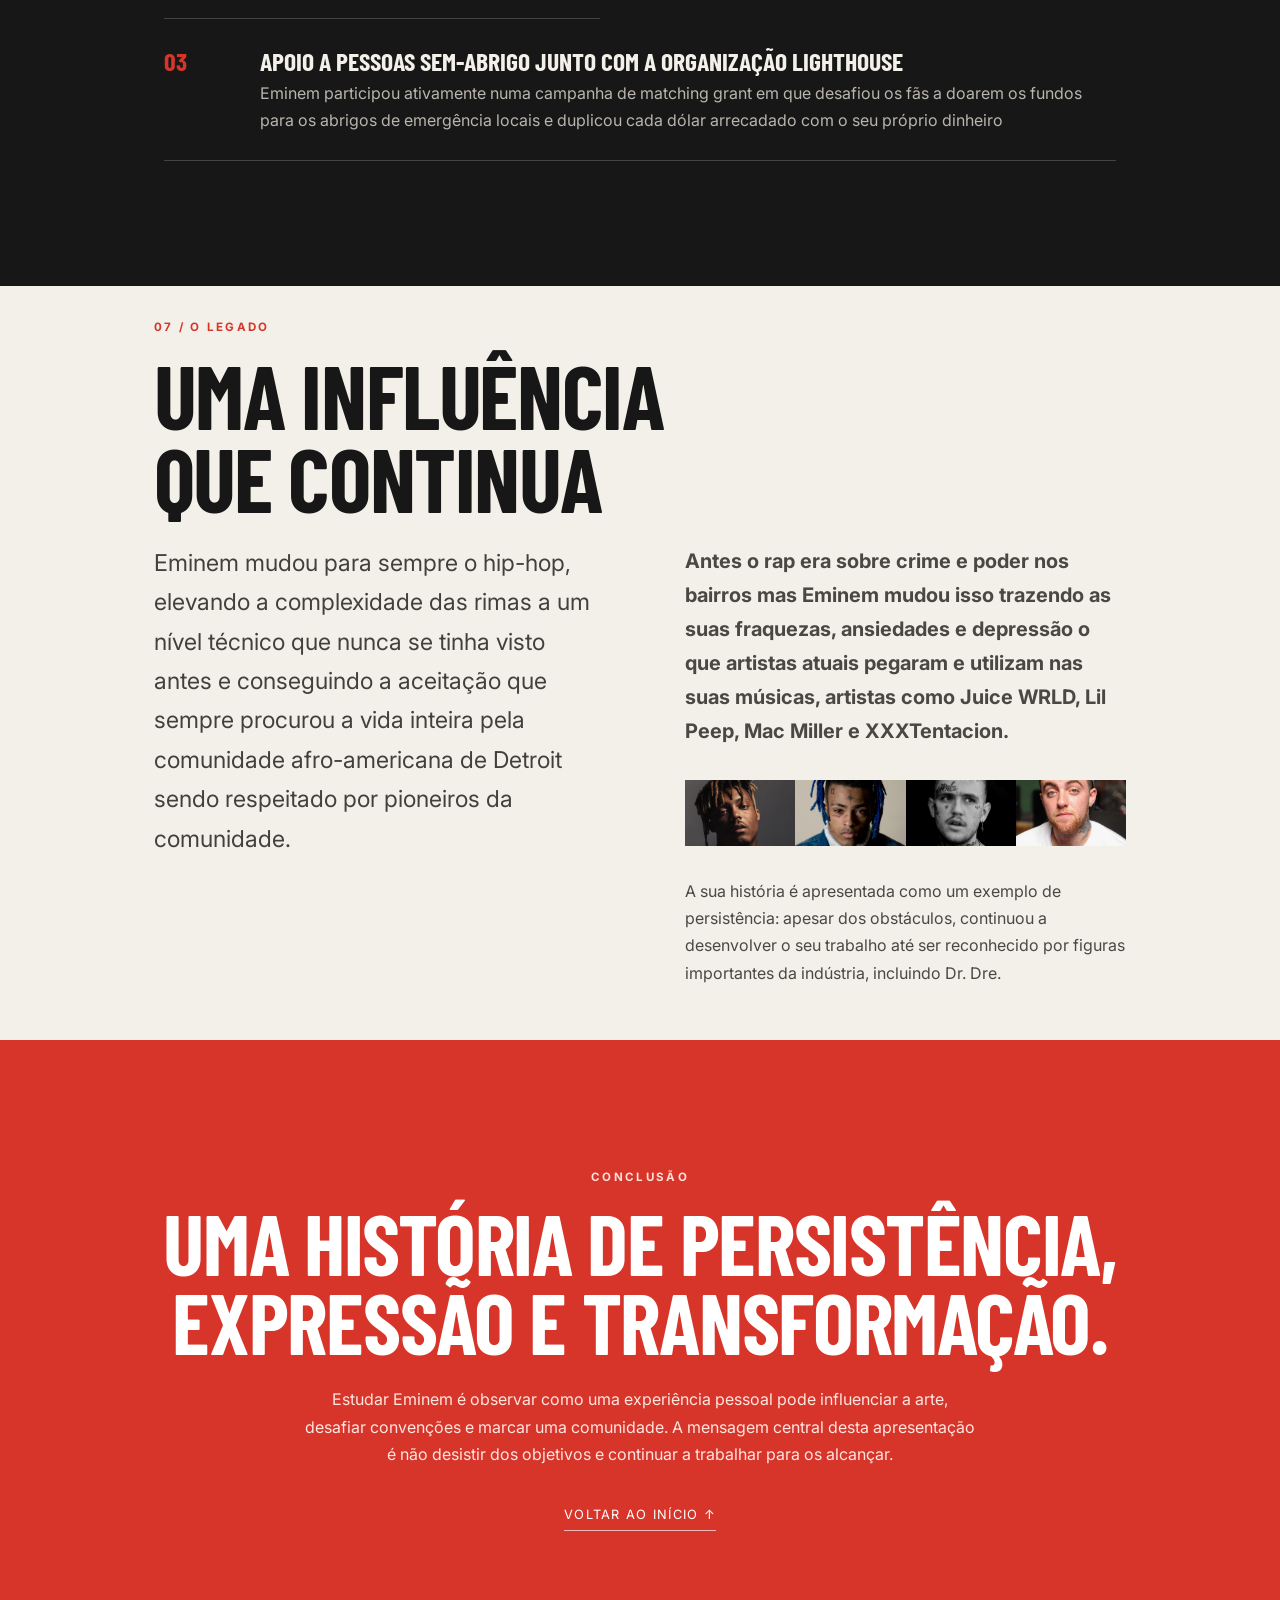
==== commit 63f7552b: "Update HTML V18" ====
--- a/index.html
+++ b/index.html
@@ -72,7 +72,7 @@
       <div class="Photo3">
         <img src="Images/EminemPhoto2.png" alt="Young Eminem" style="border-radius: 10px;">
       </div>
-      <p class="lead2"><strong>Marshall</strong> nasceu em Detroit, uma cidade num colapso industrial, social e económico, marcada por uma profunda segregação racial, degradação urbana e as maiores taxas de criminalidade nos Estados Unidos, chegando a quebrar recordes.<br>Tem 53 anos, 1,73m de altura com olhos de cor azul-claro e cabelo naturalmente castanho. Usa frequentemente bonés, hoodies, calças largas e ténis desportivos seguindo o estilo do hip-hop.</br> É reconhecido como rapper, compositor, produtor musical tendo ainda participado como ator no filme "8 Mile". Filme inspirado na sua própria vida onde ele produziu a música <span id="LoseYourself">"Lose Yourself"</span> que o levou a ganhar o Oscar de Melhor Canção Original.<br> Ele é pai de três filhas: Hailie Jade Mathers, sua única filha biológica, Alaina Marie Scott e Stevie Laine Mathers, ambas adotadas.<br></p>
+      <p class="lead2"><strong>Marshall</strong> nasceu em Detroit a 17/8/1972. Detroit era uma cidade num colapso industrial, social e económico, marcada por uma profunda segregação racial, degradação urbana e as maiores taxas de criminalidade nos Estados Unidos, chegando a quebrar recordes.<br>Tem 53 anos, 1,73m de altura com olhos de cor azul-claro e cabelo naturalmente castanho. Usa frequentemente bonés, hoodies, calças largas e ténis desportivos seguindo o estilo do hip-hop.</br> É reconhecido como rapper, compositor, produtor musical tendo ainda participado como ator no filme "8 Mile". Filme inspirado na sua própria vida onde ele produziu a música <span id="LoseYourself">"Lose Yourself"</span> que o levou a ganhar o Oscar de Melhor Canção Original.<br> Ele é pai de três filhas: Hailie Jade Mathers, sua única filha biológica, Alaina Marie Scott e Stevie Laine Mathers, ambas adotadas.<br></p>
     </section>
 
     <section class="influence section">
@@ -111,7 +111,7 @@
         <article class="card card-red">
           <span class="card-number">02</span>
           <h3>Eminem</h3>
-          <p>O artista dedicado ao trabalho, este é o lado talentoso do cantor e o compositor das músicas, foi a sua obceção, perfeição e talento que o levou a ser aceitado no mundo do hip-hop.</p>
+          <p>O artista dedicado ao trabalho, este é o lado talentoso do cantor e o compositor das músicas, foi a sua obsessão, perfeição e talento que o levou a ser aceitado no mundo do hip-hop.</p>
         </article>
         <article class="card card-empty3"></article>
         <article class="card card-light">
